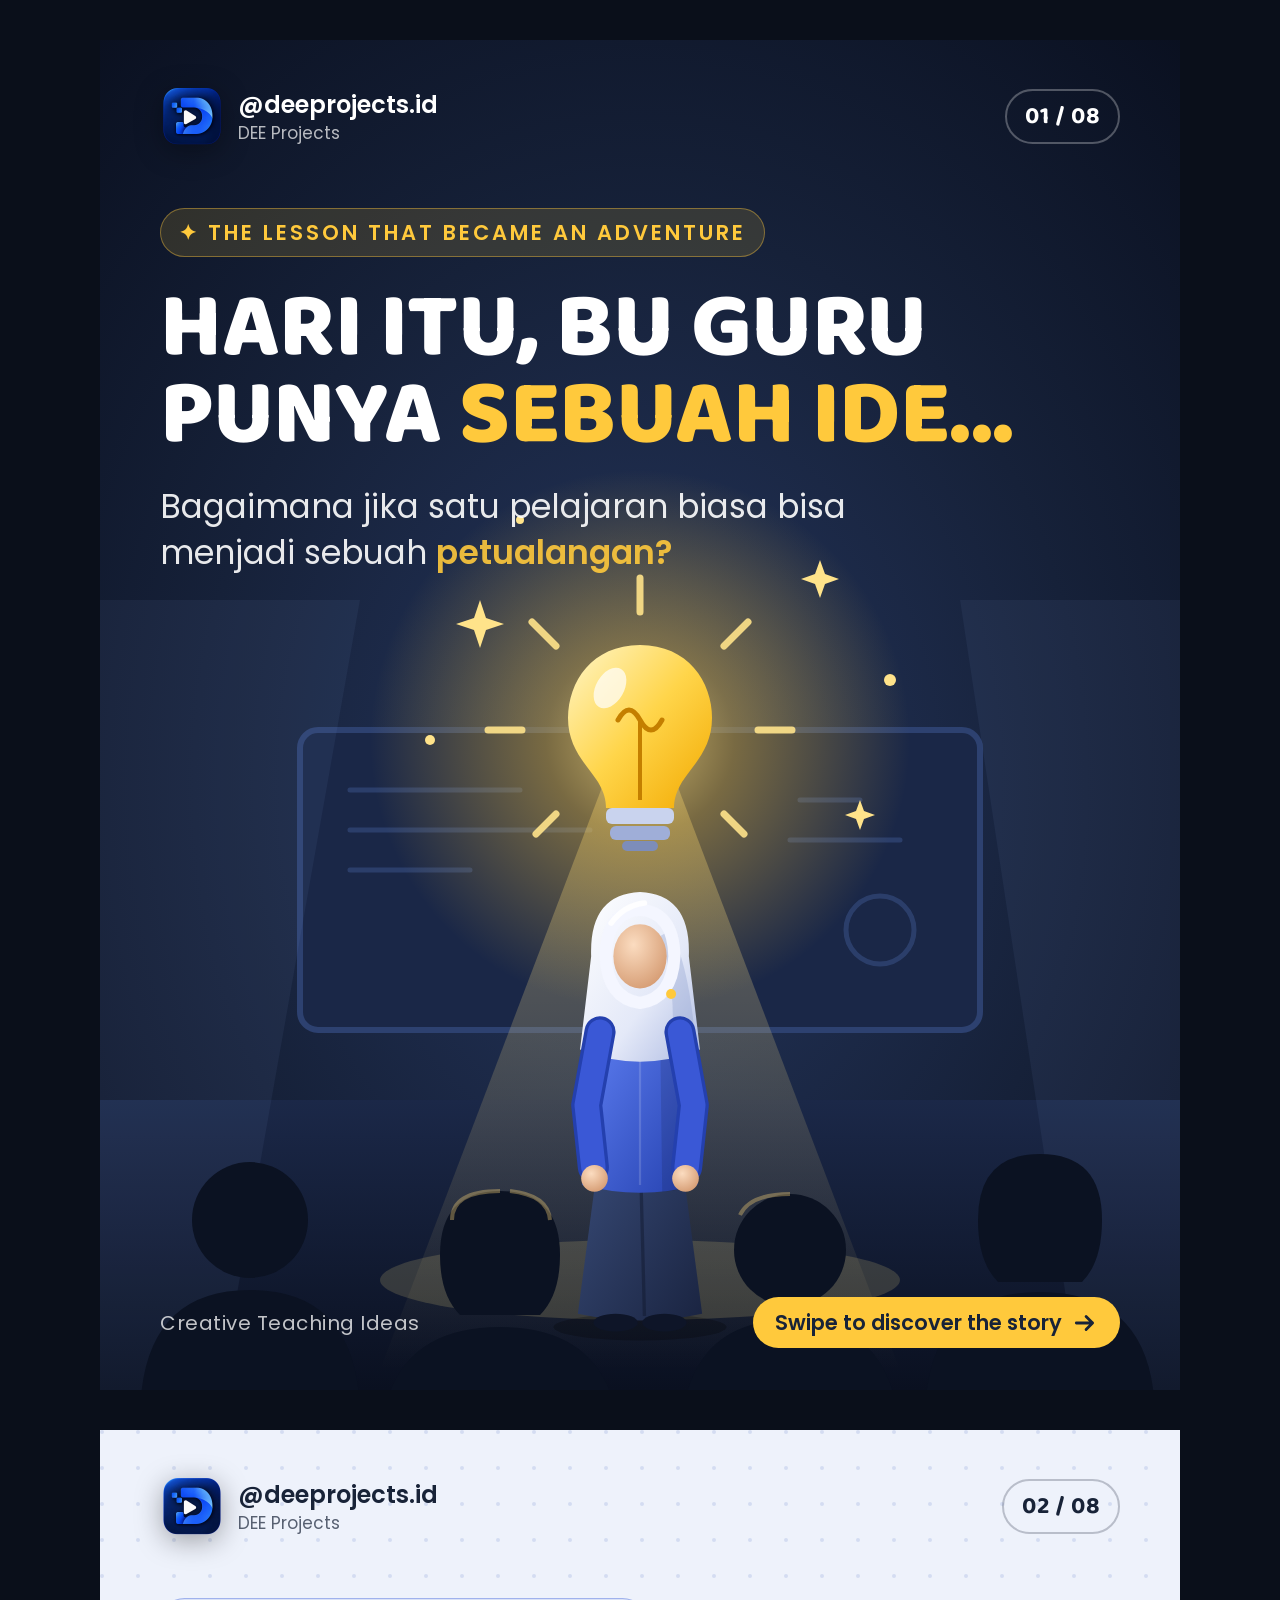
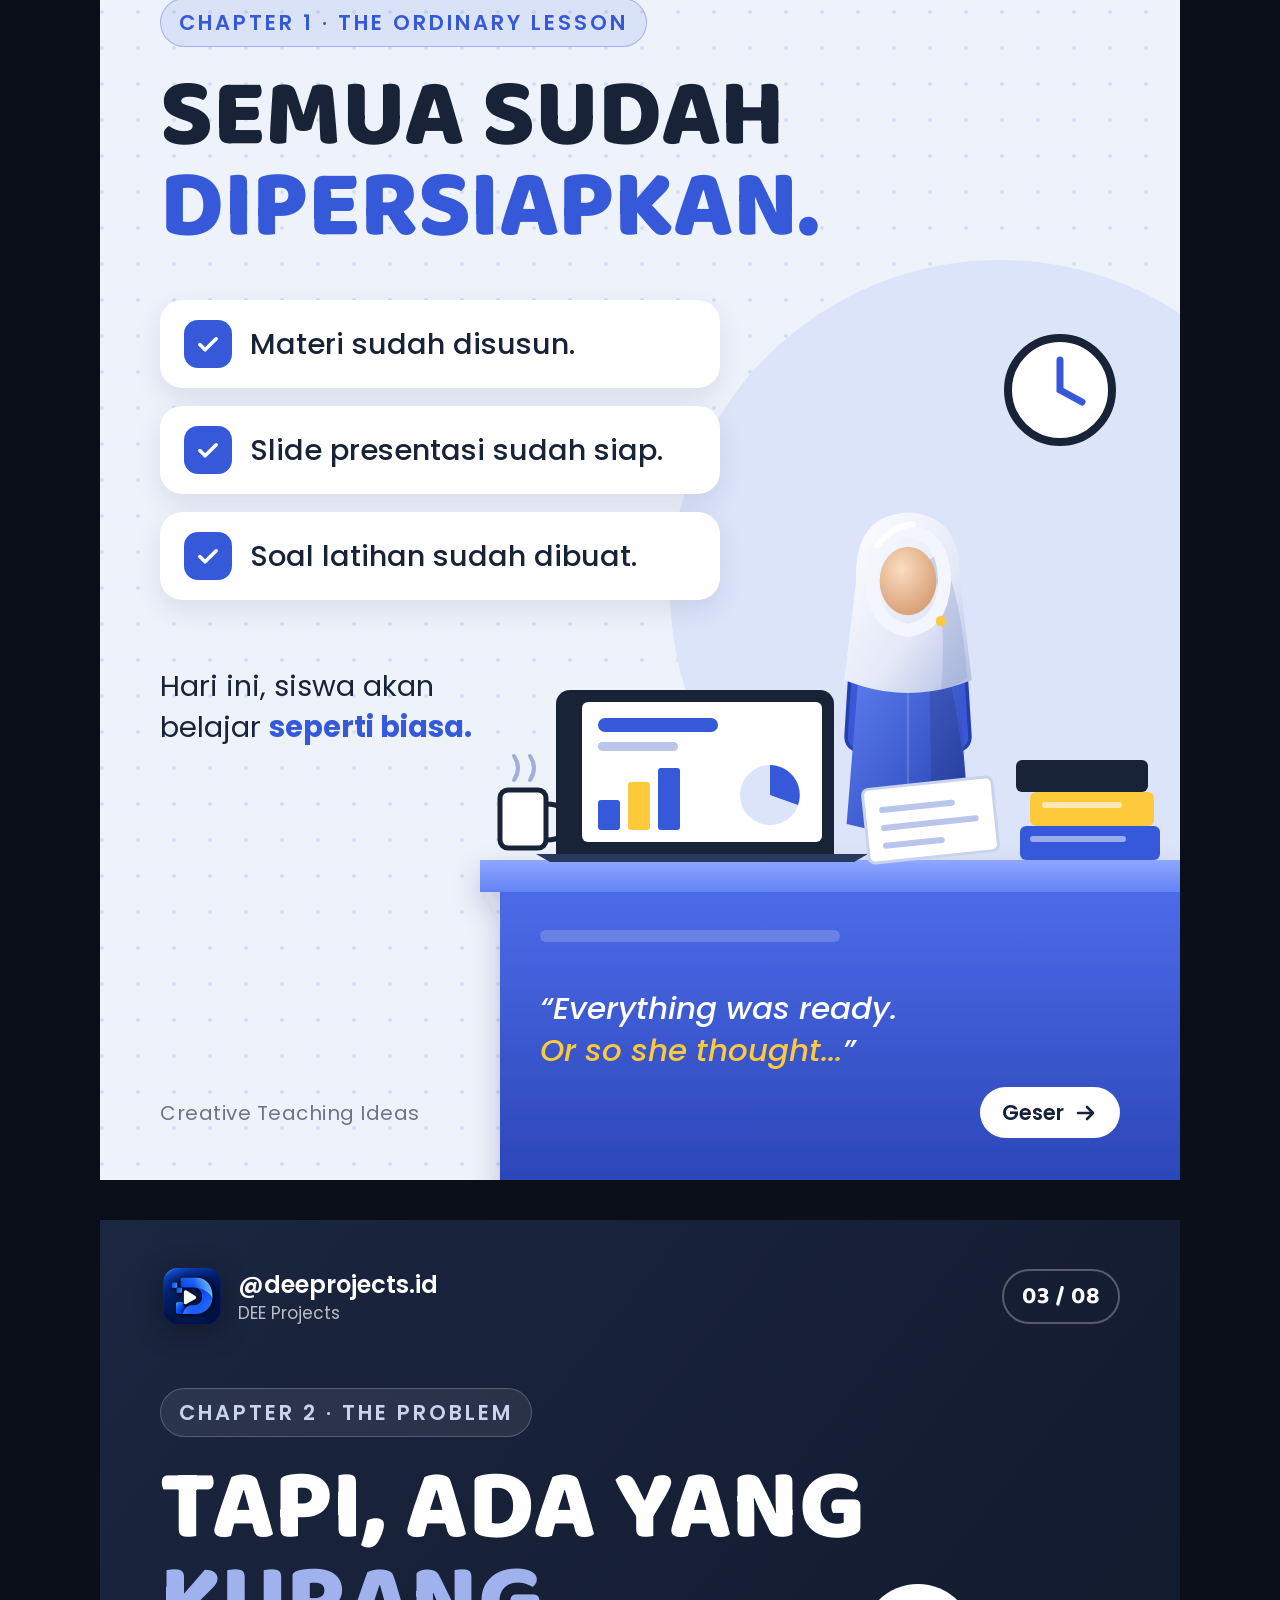
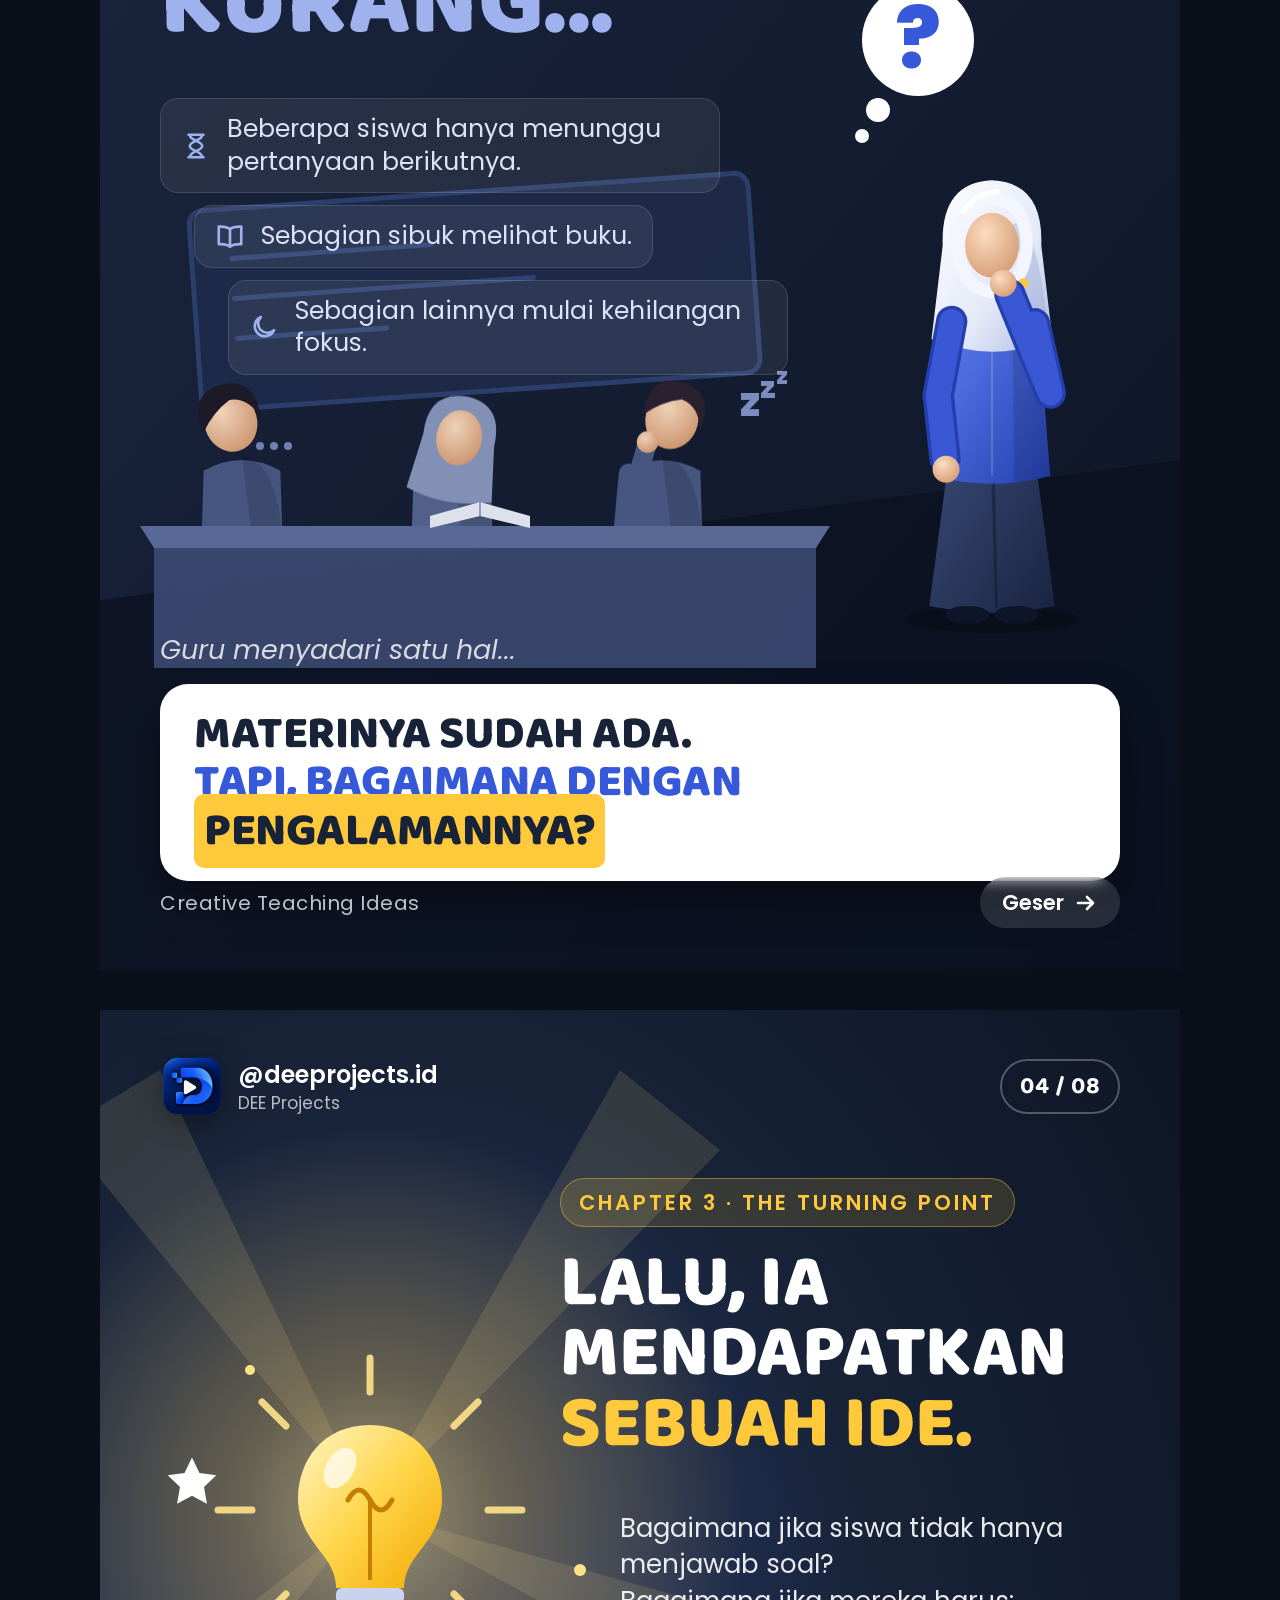
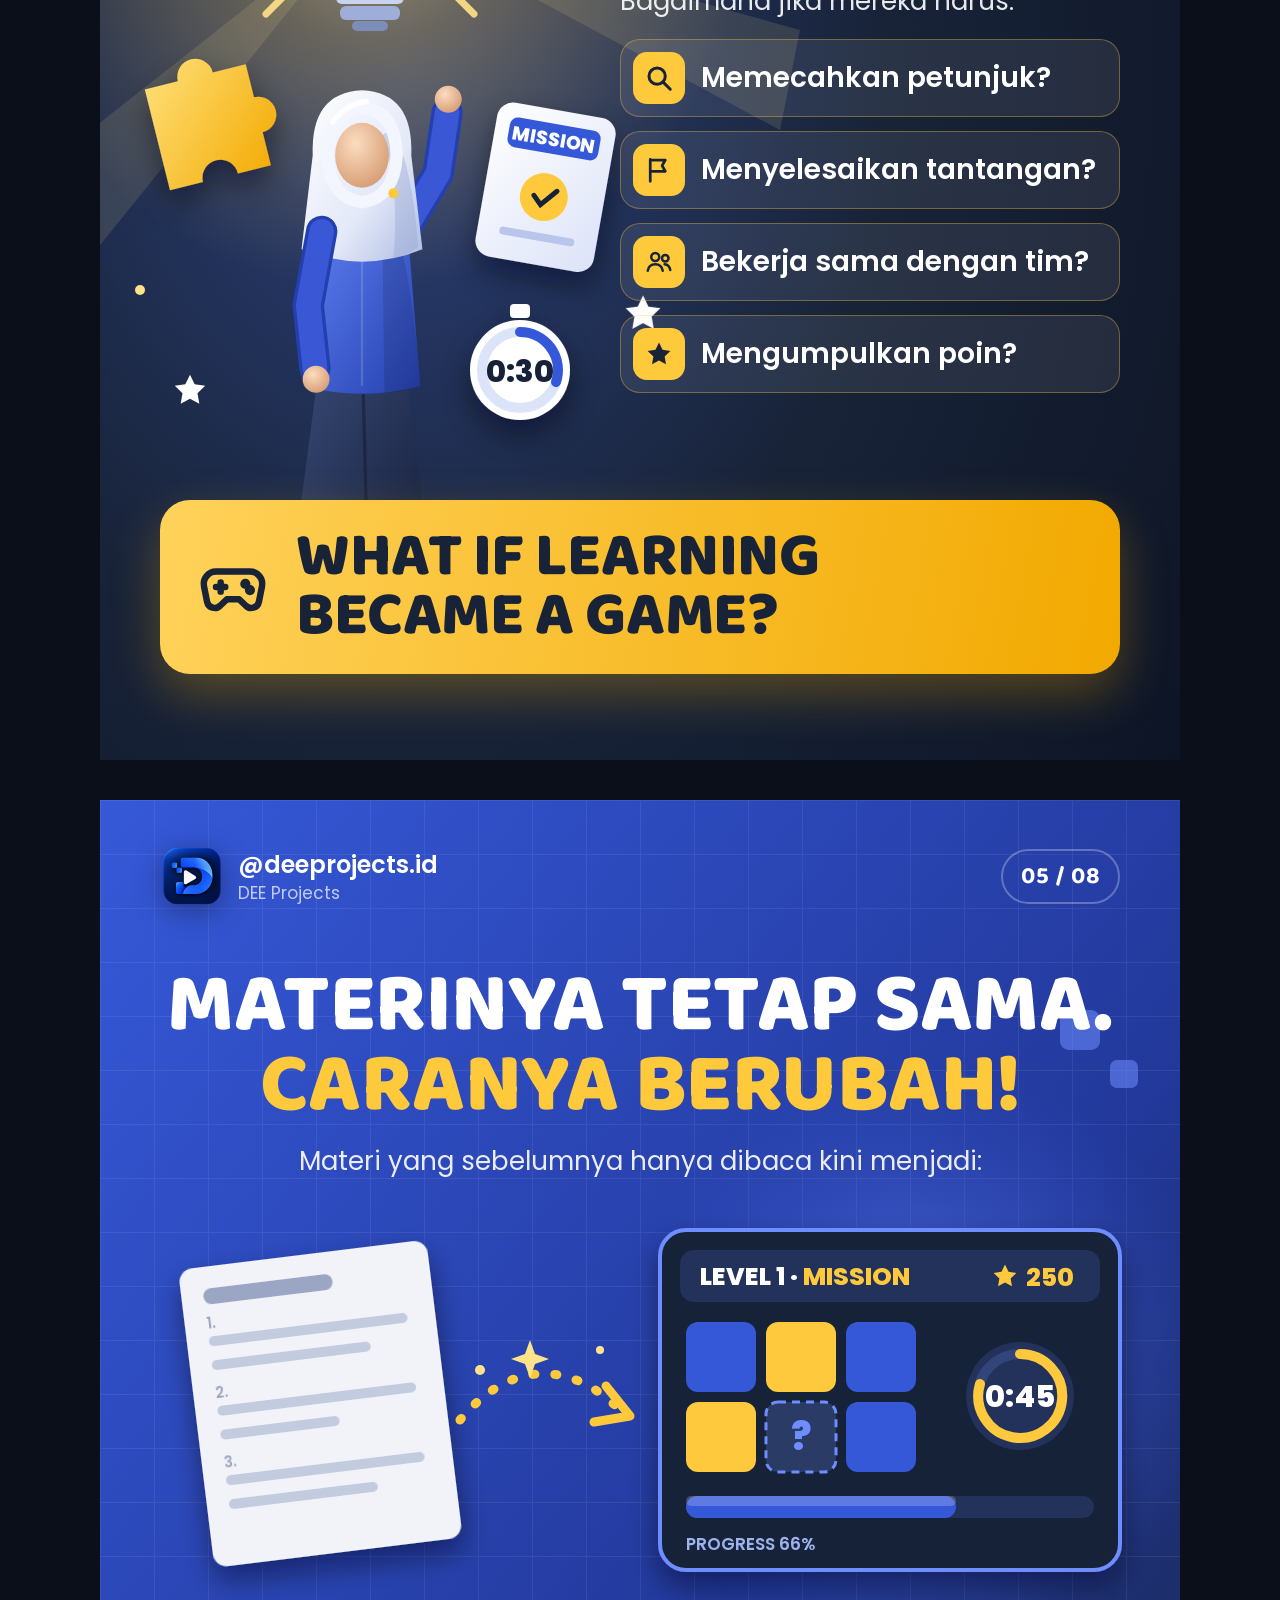
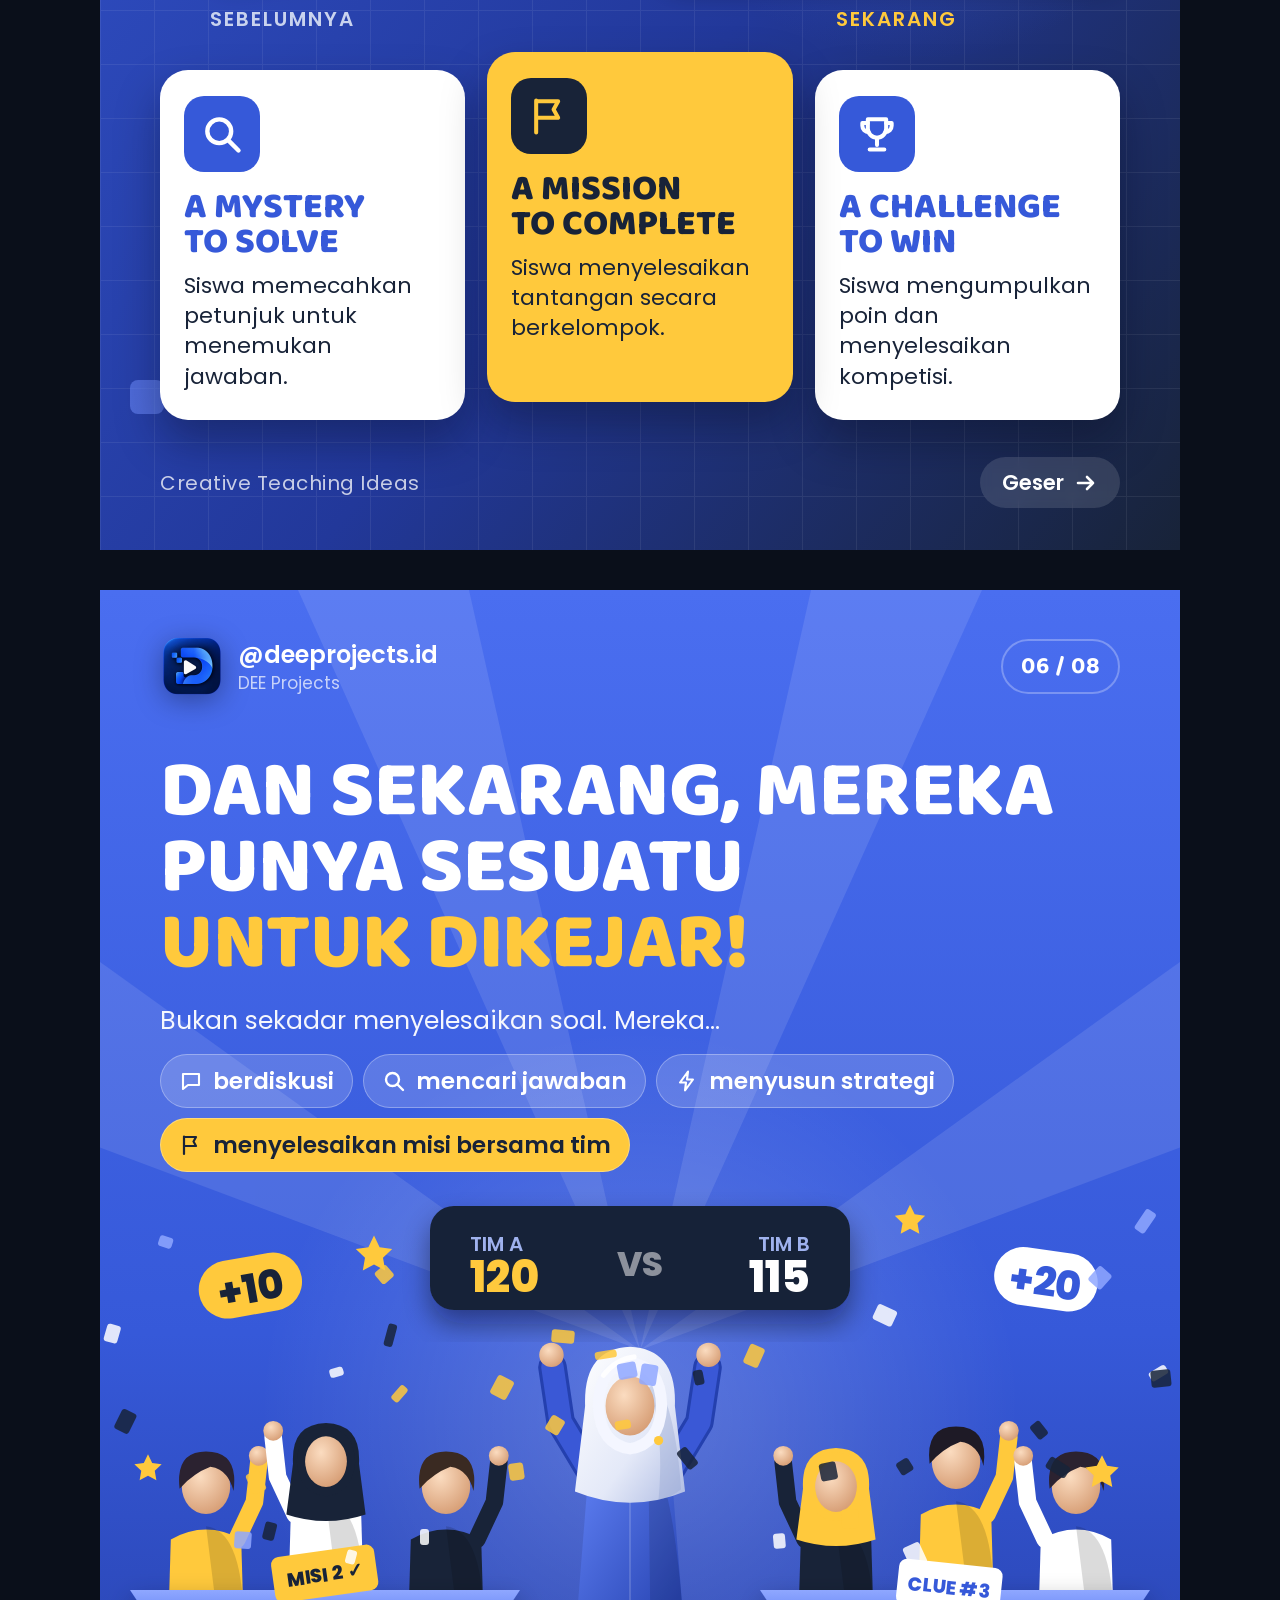
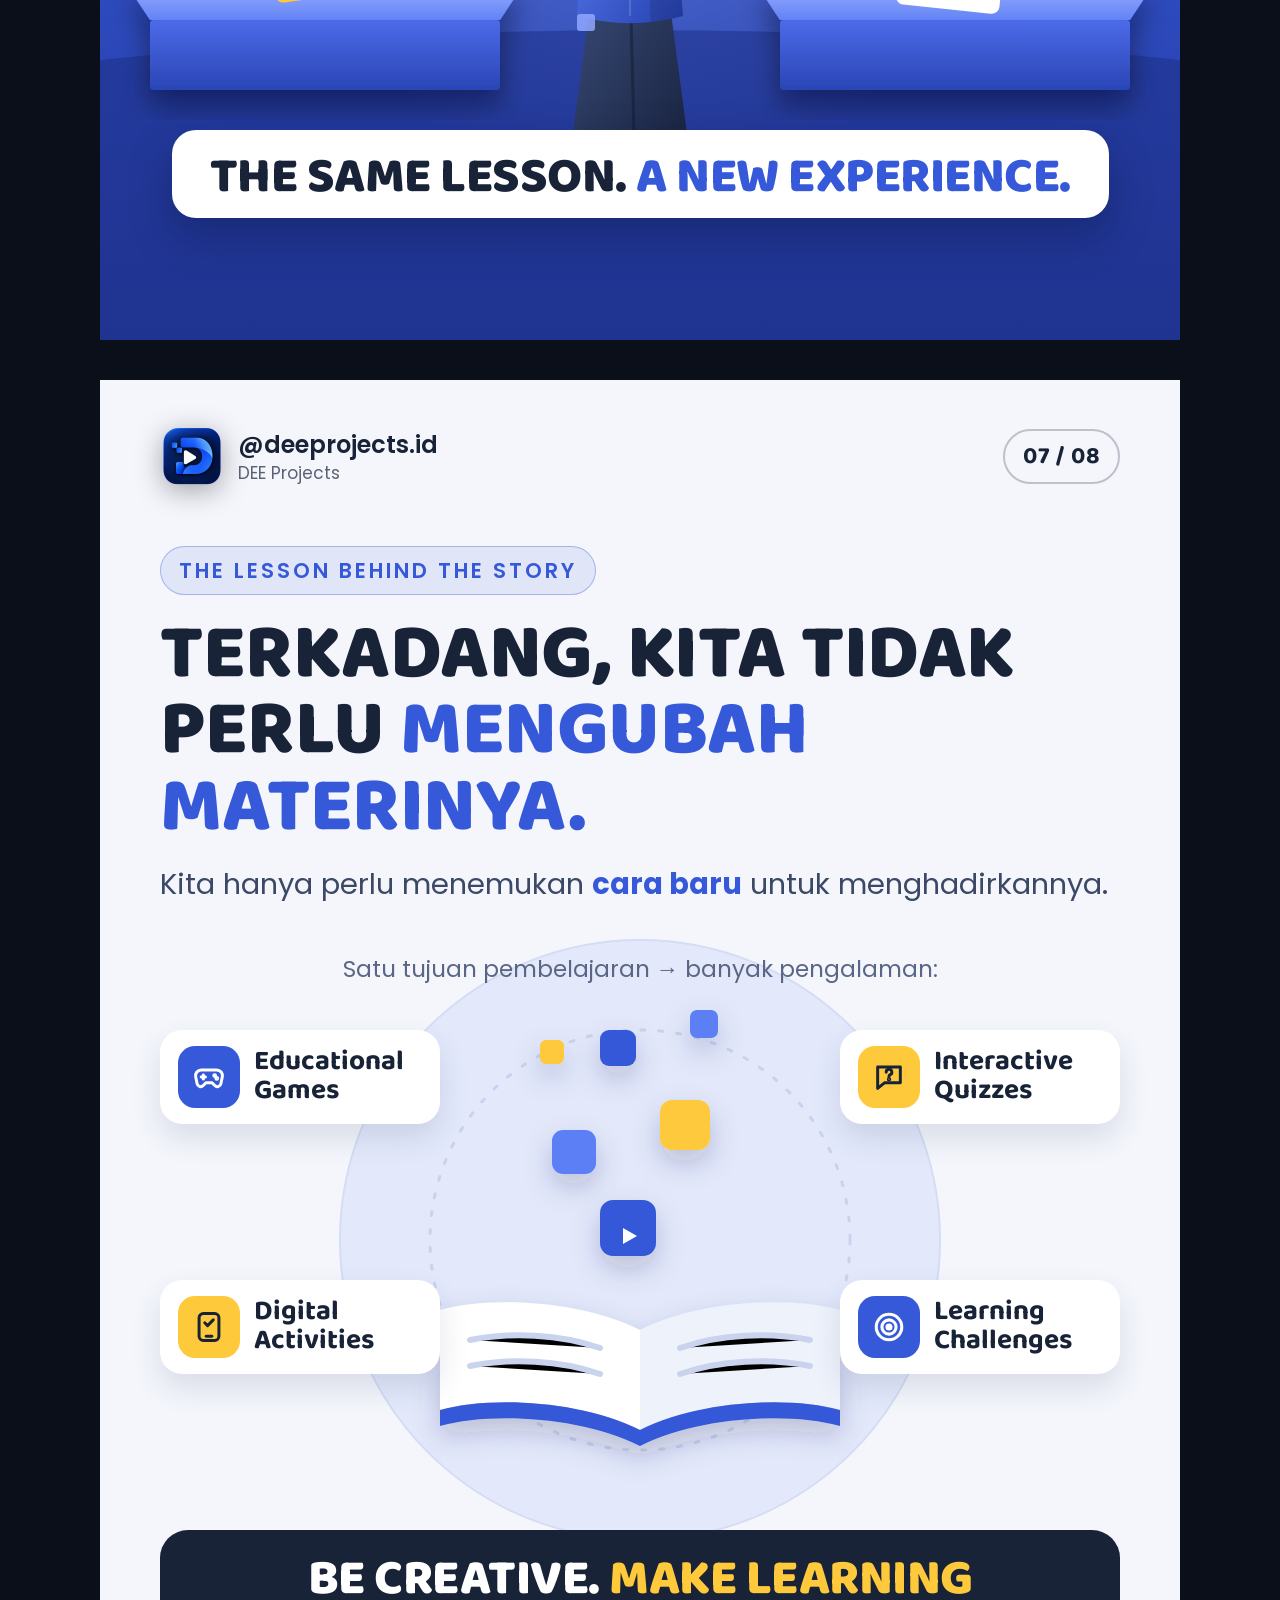
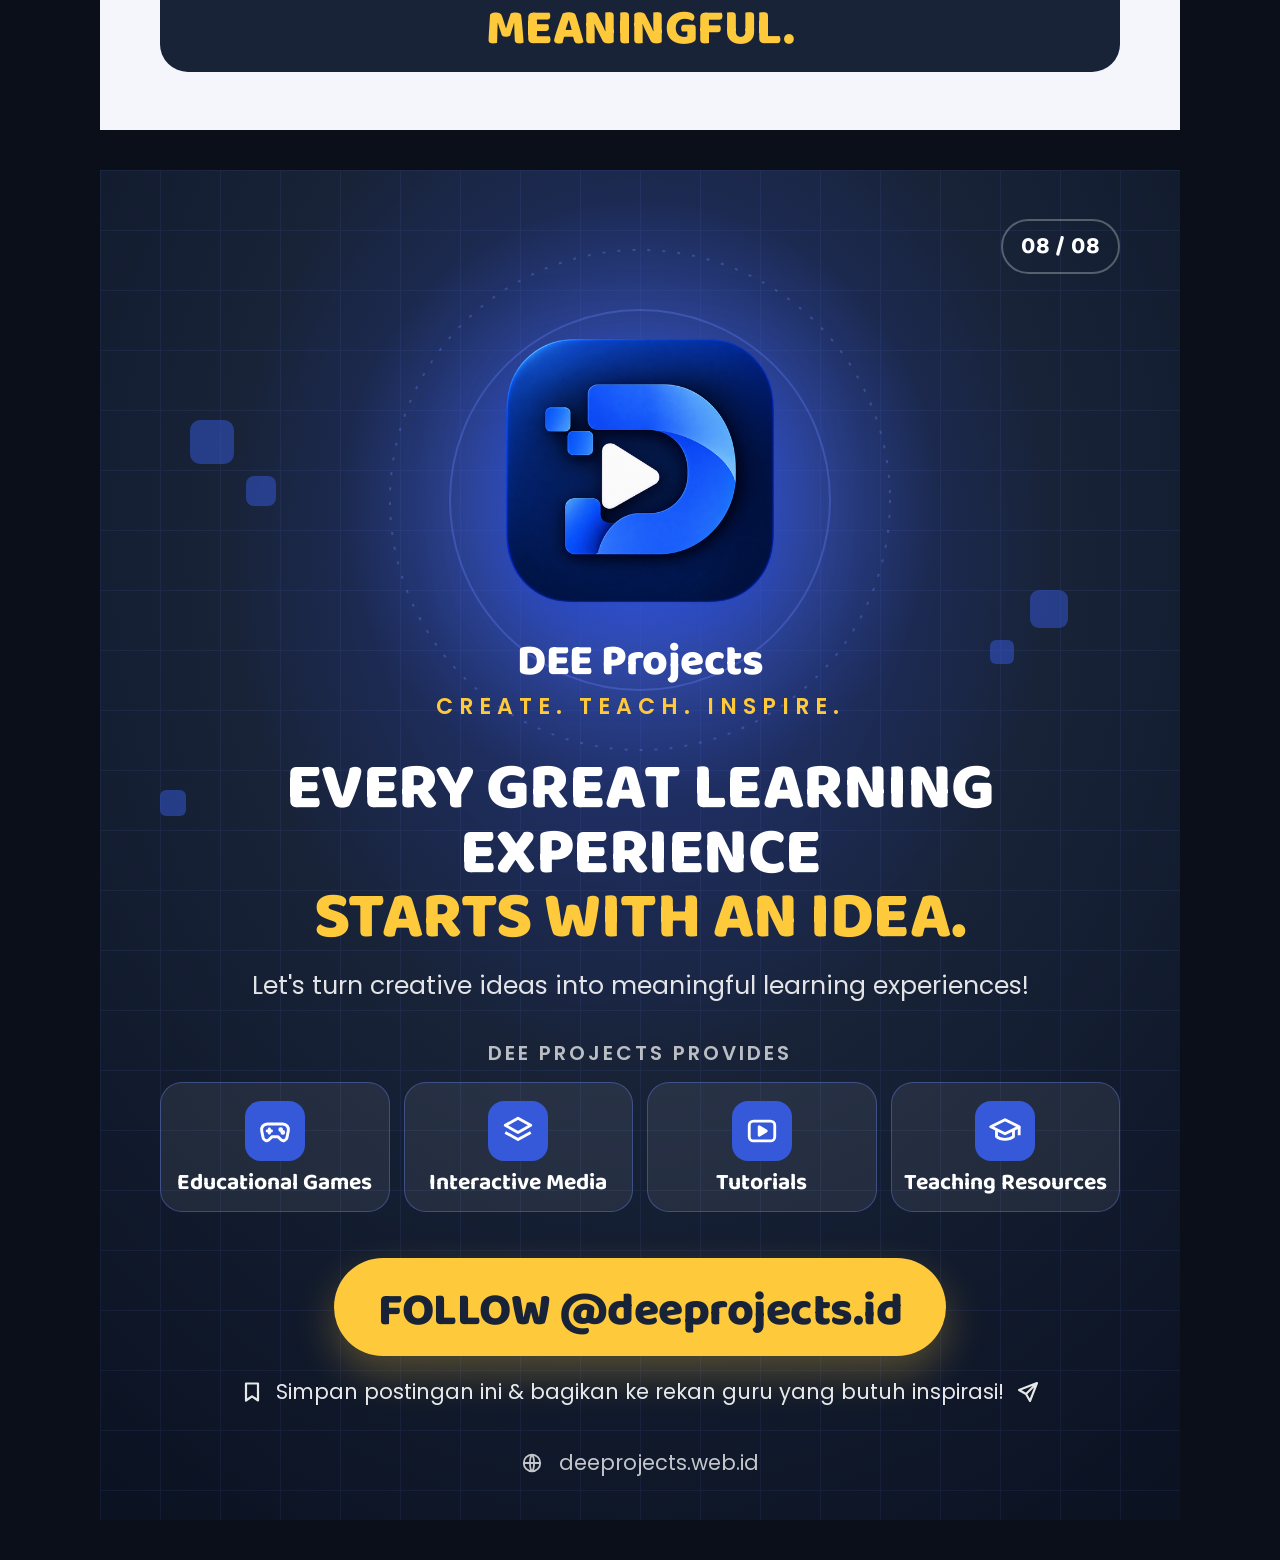
==== content/post-03/carousel.html @ 771d351d "Add Post 03 Instagram carousel: The Lesson That Became an Adventure Co-Authored-By: Claude Opus 5.5 " ====
<!doctype html>
<html lang="id">
<head>
<meta charset="utf-8">
<title>DEE Projects — Post 03 Carousel</title>
<link rel="preconnect" href="https://fonts.googleapis.com">
<link href="https://fonts.googleapis.com/css2?family=Baloo+2:wght@600;700;800&family=Poppins:ital,wght@0,400;0,500;0,600;0,700;1,400;1,500&display=swap" rel="stylesheet">
<style>
  :root{
    --navy:#182338; --navy-2:#0F1728; --blue:#3659D9; --blue-l:#5B7FF5; --white:#fff;
    --yellow:#FFC93C; --yellow-d:#F2A900; --ink:#182338; --soft:#EEF2FB;
  }
  *{box-sizing:border-box;margin:0;padding:0}
  body{background:#0a0f1a;font-family:'Poppins',sans-serif;display:flex;flex-direction:column;align-items:center;gap:40px;padding:40px 0}
  .slide{width:1080px;height:1350px;position:relative;overflow:hidden;color:#fff;background:var(--navy)}
  .art{position:absolute;inset:0;width:1080px;height:1350px}
  .layer{position:absolute;inset:0}
  h1,h2,.baloo{font-family:'Baloo 2',sans-serif;font-weight:800;letter-spacing:-.5px}
  .y{color:var(--yellow)}
  .b{color:var(--blue)}

  /* chrome */
  .top{position:absolute;top:44px;left:60px;right:60px;display:flex;align-items:center;justify-content:space-between;z-index:5}
  .brand{display:flex;align-items:center;gap:14px;font-weight:600;font-size:24px}
  .brand img{width:64px;height:64px;filter:drop-shadow(0 6px 14px rgba(0,0,0,.35))}
  .brand small{display:block;font-size:17px;font-weight:400;opacity:.7;margin-top:-2px}
  .count{font-family:'Baloo 2';font-weight:700;font-size:24px;padding:6px 18px;border-radius:40px;border:2px solid rgba(255,255,255,.28);letter-spacing:1px}
  .bottom{position:absolute;bottom:42px;left:60px;right:60px;display:flex;align-items:center;justify-content:space-between;z-index:5;font-size:20px}
  .tag{opacity:.75;letter-spacing:.5px}
  .swipe{display:flex;align-items:center;gap:10px;font-weight:600;font-size:21px;padding:10px 22px;border-radius:40px;background:rgba(255,255,255,.12);backdrop-filter:blur(6px)}
  .light{color:var(--ink)}
  .light .count{border-color:rgba(24,35,56,.25)}
  .light .swipe{background:var(--navy);color:#fff}
  .light .tag{opacity:.6}

  .kicker{display:inline-flex;align-items:center;gap:10px;font-weight:600;font-size:21px;letter-spacing:3px;text-transform:uppercase;padding:8px 18px;border-radius:30px;background:rgba(255,201,60,.14);color:var(--yellow);border:1.5px solid rgba(255,201,60,.4)}
  .light .kicker{background:rgba(54,89,217,.1);color:var(--blue);border-color:rgba(54,89,217,.35)}
  .hl{position:absolute;line-height:.98}
  .p{font-size:30px;line-height:1.45}
</style>
</head>
<body>

<!-- ============ SHARED SVG DEFS ============ -->
<svg width="0" height="0" style="position:absolute">
 <defs>
  <linearGradient id="gTunic" x1="0" y1="0" x2="1" y2="1"><stop offset="0" stop-color="#6283F7"/><stop offset="1" stop-color="#2440AE"/></linearGradient>
  <linearGradient id="gHijab" x1="0" y1="0" x2="1" y2="1"><stop offset="0" stop-color="#FFFFFF"/><stop offset=".6" stop-color="#E4E9F8"/><stop offset="1" stop-color="#AEBBE2"/></linearGradient>
  <linearGradient id="gSkirt" x1="0" y1="0" x2="1" y2="1"><stop offset="0" stop-color="#3A4D7A"/><stop offset="1" stop-color="#1A2441"/></linearGradient>
  <radialGradient id="gSkin" cx=".38" cy=".32" r=".75"><stop offset="0" stop-color="#FBDCC0"/><stop offset="1" stop-color="#D59B72"/></radialGradient>
  <radialGradient id="gGlowY"><stop offset="0" stop-color="#FFE38A" stop-opacity="1"/><stop offset=".35" stop-color="#FFC93C" stop-opacity=".55"/><stop offset="1" stop-color="#FFC93C" stop-opacity="0"/></radialGradient>
  <radialGradient id="gGlowB"><stop offset="0" stop-color="#6E8DFF" stop-opacity=".9"/><stop offset="1" stop-color="#3659D9" stop-opacity="0"/></radialGradient>
  <radialGradient id="gGlowW"><stop offset="0" stop-color="#fff" stop-opacity=".9"/><stop offset="1" stop-color="#fff" stop-opacity="0"/></radialGradient>
  <linearGradient id="gBulb" x1="0" y1="0" x2="1" y2="1"><stop offset="0" stop-color="#FFF6C8"/><stop offset=".5" stop-color="#FFD54A"/><stop offset="1" stop-color="#F2A900"/></linearGradient>
  <linearGradient id="gDesk" x1="0" y1="0" x2="0" y2="1"><stop offset="0" stop-color="#4C6BE8"/><stop offset="1" stop-color="#2A45B5"/></linearGradient>
  <linearGradient id="gDeskTop" x1="0" y1="0" x2="0" y2="1"><stop offset="0" stop-color="#8FA7FF"/><stop offset="1" stop-color="#6383F5"/></linearGradient>
  <linearGradient id="gCard" x1="0" y1="0" x2="1" y2="1"><stop offset="0" stop-color="#FFFFFF"/><stop offset="1" stop-color="#DCE3F8"/></linearGradient>
  <linearGradient id="gYcard" x1="0" y1="0" x2="1" y2="1"><stop offset="0" stop-color="#FFE07A"/><stop offset="1" stop-color="#F2A900"/></linearGradient>
  <linearGradient id="gBcard" x1="0" y1="0" x2="1" y2="1"><stop offset="0" stop-color="#6E8DFF"/><stop offset="1" stop-color="#2B47B8"/></linearGradient>
  <linearGradient id="gCone" x1="0" y1="0" x2="0" y2="1"><stop offset="0" stop-color="#FFE38A" stop-opacity=".38"/><stop offset="1" stop-color="#FFE38A" stop-opacity="0"/></linearGradient>
  <filter id="soft" x="-30%" y="-30%" width="160%" height="160%"><feDropShadow dx="0" dy="14" stdDeviation="14" flood-color="#050a16" flood-opacity=".45"/></filter>
  <filter id="softL" x="-30%" y="-30%" width="160%" height="160%"><feDropShadow dx="0" dy="12" stdDeviation="14" flood-color="#1b2a55" flood-opacity=".22"/></filter>
  <filter id="blur8"><feGaussianBlur stdDeviation="8"/></filter>
  <filter id="blur30"><feGaussianBlur stdDeviation="30"/></filter>

  <!-- icons (24 grid, stroke) -->
  <symbol id="i-check" viewBox="0 0 24 24"><path d="M5 12.5l4.5 4.5L19 7.5" fill="none" stroke="currentColor" stroke-width="3" stroke-linecap="round" stroke-linejoin="round"/></symbol>
  <symbol id="i-arrow" viewBox="0 0 24 24"><path d="M4 12h15M13 6l6 6-6 6" fill="none" stroke="currentColor" stroke-width="2.6" stroke-linecap="round" stroke-linejoin="round"/></symbol>
  <symbol id="i-puzzle" viewBox="0 0 24 24"><path d="M4 7h4.2a2.3 2.3 0 1 1 4.6 0H17v4.2a2.3 2.3 0 1 1 0 4.6V20h-4.2a2.3 2.3 0 1 0-4.6 0H4v-4.2a2.3 2.3 0 1 0 0-4.6z" fill="none" stroke="currentColor" stroke-width="2" stroke-linejoin="round"/></symbol>
  <symbol id="i-flag" viewBox="0 0 24 24"><path d="M5 21V3.5M5 4h12l-2.5 4.5L17 13H5" fill="none" stroke="currentColor" stroke-width="2.2" stroke-linecap="round" stroke-linejoin="round"/></symbol>
  <symbol id="i-team" viewBox="0 0 24 24"><g fill="none" stroke="currentColor" stroke-width="2" stroke-linecap="round"><circle cx="9" cy="8" r="3.2"/><path d="M3 19c.6-3.4 3-5.2 6-5.2s5.4 1.8 6 5.2"/><circle cx="17" cy="9" r="2.6"/><path d="M16.5 13.8c2.4.2 4 1.7 4.5 4.6"/></g></symbol>
  <symbol id="i-star" viewBox="0 0 24 24"><path d="M12 2.8l2.8 5.8 6.3.9-4.6 4.4 1.1 6.3L12 17.2l-5.6 3 1.1-6.3L2.9 9.5l6.3-.9z" fill="currentColor"/></symbol>
  <symbol id="i-search" viewBox="0 0 24 24"><g fill="none" stroke="currentColor" stroke-width="2.4" stroke-linecap="round"><circle cx="10.5" cy="10.5" r="6.5"/><path d="M15.5 15.5L21 21"/></g></symbol>
  <symbol id="i-target" viewBox="0 0 24 24"><g fill="none" stroke="currentColor" stroke-width="2.2"><circle cx="12" cy="12" r="9"/><circle cx="12" cy="12" r="5"/><circle cx="12" cy="12" r="1.4" fill="currentColor"/></g></symbol>
  <symbol id="i-trophy" viewBox="0 0 24 24"><g fill="none" stroke="currentColor" stroke-width="2.2" stroke-linejoin="round" stroke-linecap="round"><path d="M7 4h10v5a5 5 0 0 1-10 0z"/><path d="M7 6H4v1.5A3.5 3.5 0 0 0 7.5 11M17 6h3v1.5A3.5 3.5 0 0 1 16.5 11M12 14v4M8 20.5h8"/></g></symbol>
  <symbol id="i-clock" viewBox="0 0 24 24"><g fill="none" stroke="currentColor" stroke-width="2.2" stroke-linecap="round"><circle cx="12" cy="13" r="8"/><path d="M12 9v4.5l3 2M9.5 2.5h5"/></g></symbol>
  <symbol id="i-book" viewBox="0 0 24 24"><g fill="none" stroke="currentColor" stroke-width="2.1" stroke-linejoin="round"><path d="M12 6.5C9.8 4.8 6.8 4.3 3 4.5v14c3.8-.2 6.8.3 9 2 2.2-1.7 5.2-2.2 9-2v-14c-3.8-.2-6.8.3-9 2z"/><path d="M12 6.5v14"/></g></symbol>
  <symbol id="i-game" viewBox="0 0 24 24"><g fill="none" stroke="currentColor" stroke-width="2.1" stroke-linecap="round" stroke-linejoin="round"><path d="M6.5 7h11a4 4 0 0 1 3.9 4.8l-1 5a2.5 2.5 0 0 1-4.3 1.2L14 16h-4l-2.1 2a2.5 2.5 0 0 1-4.3-1.2l-1-5A4 4 0 0 1 6.5 7z"/><path d="M8 10.5v3M6.5 12h3"/><circle cx="16" cy="11" r=".6" fill="currentColor"/><circle cx="17.5" cy="13" r=".6" fill="currentColor"/></g></symbol>
  <symbol id="i-quiz" viewBox="0 0 24 24"><g fill="none" stroke="currentColor" stroke-width="2.1" stroke-linecap="round" stroke-linejoin="round"><path d="M4 5h16v11H9l-5 4z"/><path d="M10 8.6a2 2 0 1 1 2.6 1.9c-.5.2-.6.6-.6 1.1"/><circle cx="12" cy="13.6" r=".5" fill="currentColor"/></g></symbol>
  <symbol id="i-tap" viewBox="0 0 24 24"><g fill="none" stroke="currentColor" stroke-width="2.1" stroke-linecap="round" stroke-linejoin="round"><rect x="5" y="2.5" width="14" height="19" rx="3"/><path d="M10 18.5h4"/><path d="M9 9l2 2 4-4"/></g></symbol>
  <symbol id="i-bolt" viewBox="0 0 24 24"><path d="M13 2.5L5 13.5h6l-1 8 8-11h-6z" fill="none" stroke="currentColor" stroke-width="2.1" stroke-linejoin="round"/></symbol>
  <symbol id="i-play" viewBox="0 0 24 24"><path d="M8 5.5v13l10-6.5z" fill="currentColor"/></symbol>
  <symbol id="i-bookmark" viewBox="0 0 24 24"><path d="M6 3.5h12v17l-6-4.2-6 4.2z" fill="none" stroke="currentColor" stroke-width="2.2" stroke-linejoin="round"/></symbol>
  <symbol id="i-share" viewBox="0 0 24 24"><path d="M21 3L10 14M21 3l-7 18-4-7-7-4z" fill="none" stroke="currentColor" stroke-width="2.1" stroke-linejoin="round"/></symbol>
  <symbol id="i-chat" viewBox="0 0 24 24"><path d="M4 5h16v11H9l-5 4z" fill="none" stroke="currentColor" stroke-width="2.1" stroke-linejoin="round"/></symbol>
  <symbol id="i-hourglass" viewBox="0 0 24 24"><path d="M6 3h12M6 21h12M7 3c0 5 10 5 10 9s-10 4-10 9M17 3c0 5-10 5-10 9s10 4 10 9" fill="none" stroke="currentColor" stroke-width="2" stroke-linecap="round"/></symbol>
  <symbol id="i-moon" viewBox="0 0 24 24"><path d="M20 14.5A8 8 0 1 1 9.5 4a6.5 6.5 0 0 0 10.5 10.5z" fill="none" stroke="currentColor" stroke-width="2.1" stroke-linejoin="round"/></symbol>
  <symbol id="i-globe" viewBox="0 0 24 24"><g fill="none" stroke="currentColor" stroke-width="2"><circle cx="12" cy="12" r="9"/><path d="M3 12h18M12 3c3 3.2 3 14.8 0 18M12 3c-3 3.2-3 14.8 0 18"/></g></symbol>
  <symbol id="i-cap" viewBox="0 0 24 24"><g fill="none" stroke="currentColor" stroke-width="2" stroke-linejoin="round"><path d="M2 9l10-5 10 5-10 5z"/><path d="M6 11v5c3 2.5 9 2.5 12 0v-5M22 9v6"/></g></symbol>
  <symbol id="i-video" viewBox="0 0 24 24"><g fill="none" stroke="currentColor" stroke-width="2" stroke-linejoin="round"><rect x="3" y="5" width="18" height="14" rx="3"/><path d="M10 9v6l5-3z" fill="currentColor"/></g></symbol>
  <symbol id="i-layers" viewBox="0 0 24 24"><g fill="none" stroke="currentColor" stroke-width="2" stroke-linejoin="round"><path d="M12 3l9 5-9 5-9-5z"/><path d="M3 13l9 5 9-5"/></g></symbol>
 </defs>
</svg>

<!-- ============ SLIDE 1 ============ -->
<section class="slide" id="s1">
  <svg class="art" viewBox="0 0 1080 1350">
    <defs>
      <radialGradient id="bg1" cx=".5" cy=".55" r=".75"><stop offset="0" stop-color="#25365E"/><stop offset=".55" stop-color="#162139"/><stop offset="1" stop-color="#0A1020"/></radialGradient>
      <linearGradient id="floor1" x1="0" y1="0" x2="0" y2="1"><stop offset="0" stop-color="#1B2848"/><stop offset="1" stop-color="#0A1020"/></linearGradient>
    </defs>
    <rect width="1080" height="1350" fill="url(#bg1)"/>
    <!-- back wall + board -->
    <rect x="200" y="690" width="680" height="300" rx="18" fill="#1A2747" stroke="#2D4170" stroke-width="6"/>
    <g stroke="#3A5288" stroke-width="5" stroke-linecap="round" opacity=".55">
      <path d="M250 750h170M250 790h240M250 830h120"/><path d="M700 760l60 0M690 800h110"/>
      <circle cx="780" cy="890" r="34" fill="none"/>
    </g>
    <rect x="0" y="1060" width="1080" height="290" fill="url(#floor1)"/>
    <!-- window light rays -->
    <g opacity=".06" fill="#9DB4FF"><path d="M0 560 L260 560 L120 1350 L0 1350Z"/><path d="M1080 560 L860 560 L980 1350 L1080 1350Z"/></g>
    <!-- spotlight cone -->
    <path d="M520 700 L560 700 L800 1330 L280 1330 Z" fill="url(#gCone)"/>
    <ellipse cx="540" cy="1240" rx="260" ry="40" fill="#FFE38A" opacity=".16"/>
    <!-- glow + bulb -->
    <circle cx="540" cy="700" r="270" fill="url(#gGlowY)" opacity=".75"/>
    <g id="bulbBig" transform="translate(540 690)">
      <g stroke="#FFE38A" stroke-width="7" stroke-linecap="round" opacity=".9">
        <path d="M0 -118v-34M84 -84l24 -24M-84 -84l-24 -24M118 0h34M-118 0h-34M84 84l20 20M-84 84l-20 20"/>
      </g>
      <path d="M0 -85 C48 -85 72 -48 72 -12 C72 18 54 34 42 52 C36 62 34 70 34 78 L-34 78 C-34 70 -36 62 -42 52 C-54 34 -72 18 -72 -12 C-72 -48 -48 -85 0 -85Z" fill="url(#gBulb)"/>
      <path d="M-22 -10 q11 -20 22 0 q11 20 22 0" fill="none" stroke="#C47F00" stroke-width="5" stroke-linecap="round"/>
      <path d="M0 -10 V70" stroke="#C47F00" stroke-width="4"/>
      <ellipse cx="-30" cy="-42" rx="14" ry="22" fill="#fff" opacity=".7" transform="rotate(30 -30 -42)"/>
      <rect x="-34" y="78" width="68" height="16" rx="6" fill="#C9D3EE"/>
      <rect x="-30" y="96" width="60" height="14" rx="6" fill="#9FAED8"/>
      <rect x="-18" y="111" width="36" height="10" rx="5" fill="#7D8DBA"/>
    </g>
    <!-- sparkles -->
    <g fill="#FFE38A">
      <path d="M380 560l6 18 18 6-18 6-6 18-6-18-18-6 18-6z"/><path d="M720 520l5 14 14 5-14 5-5 14-5-14-14-5 14-5z"/>
      <path d="M760 760l4 11 11 4-11 4-4 11-4-11-11-4 11-4z"/><circle cx="330" cy="700" r="5"/><circle cx="790" cy="640" r="6"/><circle cx="420" cy="480" r="4"/>
    </g>
    <!-- teacher -->
    <g id="t1" transform="translate(429 812) scale(1.11)"></g>
    <!-- foreground students (backs) -->
    <g fill="#0B1222">
      <g transform="translate(150 1180)"><circle cx="0" cy="0" r="58"/><path d="M-110 200 Q-110 70 0 70 Q110 70 110 200Z"/></g>
      <g transform="translate(400 1215)"><path d="M-60 0 Q-60 -64 0 -64 Q60 -64 60 0 Q60 40 40 60 L -40 60 Q -60 40 -60 0Z"/><path d="M-120 200 Q-120 72 0 72 Q120 72 120 200Z"/></g>
      <g transform="translate(690 1210)"><circle cx="0" cy="0" r="56"/><path d="M-110 200 Q-110 70 0 70 Q110 70 110 200Z"/></g>
      <g transform="translate(940 1180)"><path d="M-62 0 Q-62 -66 0 -66 Q62 -66 62 0 Q62 42 42 62 L -42 62 Q -62 42 -62 0Z"/><path d="M-115 200 Q-115 72 0 72 Q115 72 115 200Z"/></g>
    </g>
    <g fill="none" stroke="#FFD87A" stroke-width="4" opacity=".35">
      <path d="M352 1180 Q352 1151 400 1151"/><path d="M640 1175 Q650 1154 690 1154"/><path d="M450 1180 Q448 1155 410 1151"/>
    </g>
  </svg>
  <div class="layer">
    <div class="top"><div class="brand"><img src="logo.png"><div>@deeprojects.id<small>DEE Projects</small></div></div><div class="count">01 / 08</div></div>
    <div style="position:absolute;top:168px;left:60px;right:60px">
      <div class="kicker">✦ The Lesson That Became an Adventure</div>
      <h1 style="font-size:92px;line-height:.95;margin-top:28px">HARI ITU, BU GURU<br>PUNYA <span class="y">SEBUAH IDE...</span></h1>
      <p style="font-size:33px;line-height:1.4;margin-top:24px;max-width:820px;opacity:.9">Bagaimana jika satu pelajaran biasa bisa menjadi sebuah <b class="y" style="font-weight:600">petualangan?</b></p>
    </div>
    <div class="bottom"><div class="tag">Creative Teaching Ideas</div><div class="swipe" style="background:var(--yellow);color:var(--navy)">Swipe to discover the story <svg width="26" height="26"><use href="#i-arrow"/></svg></div></div>
  </div>
</section>

<!-- ============ SLIDE 2 ============ -->
<section class="slide light" id="s2" style="background:#EEF2FB">
  <svg class="art" viewBox="0 0 1080 1350">
    <defs>
      <pattern id="dots" width="36" height="36" patternUnits="userSpaceOnUse"><circle cx="2" cy="2" r="2" fill="#C9D3EE"/></pattern>
    </defs>
    <rect width="1080" height="1350" fill="#EEF2FB"/>
    <rect width="1080" height="1350" fill="url(#dots)" opacity=".7"/>
    <circle cx="900" cy="760" r="330" fill="#DCE4FA"/>
    <!-- wall clock -->
    <g transform="translate(960 560)"><circle r="52" fill="#fff" stroke="#182338" stroke-width="8"/><path d="M0 -30V0l22 12" stroke="#3659D9" stroke-width="7" stroke-linecap="round" fill="none"/></g>
    <!-- teacher behind desk -->
    <g id="t2" transform="translate(690 640) scale(1.18)"></g>
    <!-- desk -->
    <g filter="url(#softL)">
      <path d="M380 1030 L1080 1030 L1080 1062 L380 1062Z" fill="url(#gDeskTop)"/>
      <rect x="400" y="1062" width="680" height="300" fill="url(#gDesk)"/>
      <rect x="440" y="1100" width="300" height="12" rx="6" fill="#fff" opacity=".18"/>
    </g>
    <!-- laptop -->
    <g transform="translate(470 860)">
      <path d="M0 0 h250 a14 14 0 0 1 14 14 v150 h-278 v-150 a14 14 0 0 1 14 -14z" fill="#182338"/>
      <rect x="12" y="12" width="240" height="140" rx="6" fill="#fff"/>
      <rect x="28" y="28" width="120" height="14" rx="7" fill="#3659D9"/>
      <rect x="28" y="52" width="80" height="9" rx="4.5" fill="#B9C5EA"/>
      <g fill="#3659D9"><rect x="28" y="110" width="22" height="30" rx="3"/><rect x="58" y="92" width="22" height="48" rx="3" fill="#FFC93C"/><rect x="88" y="78" width="22" height="62" rx="3"/></g>
      <circle cx="200" cy="105" r="30" fill="#DCE4FA"/><path d="M200 105 V75 A30 30 0 0 1 228 115Z" fill="#3659D9"/>
      <path d="M-34 164 h332 l-14 8 h-304z" fill="#2A3A5E"/>
    </g>
    <!-- papers / worksheet -->
    <g transform="translate(762 960) rotate(-6)">
      <rect width="130" height="74" rx="6" fill="#fff" stroke="#C9D3EE" stroke-width="3"/>
      <g stroke="#B9C5EA" stroke-width="6" stroke-linecap="round"><path d="M18 22h70M18 40h92M18 58h56"/></g>
    </g>
    <!-- books -->
    <g transform="translate(920 930)">
      <rect x="0" y="66" width="140" height="34" rx="6" fill="#3659D9"/><rect x="10" y="32" width="124" height="34" rx="6" fill="#FFC93C"/><rect x="-4" y="0" width="132" height="32" rx="6" fill="#182338"/>
      <rect x="10" y="76" width="96" height="6" rx="3" fill="#fff" opacity=".5"/><rect x="22" y="42" width="80" height="6" rx="3" fill="#fff" opacity=".6"/>
    </g>
    <!-- mug -->
    <g transform="translate(400 960)"><rect width="46" height="58" rx="8" fill="#fff" stroke="#182338" stroke-width="5"/><path d="M46 14 q22 0 22 18 t-22 18" fill="none" stroke="#182338" stroke-width="5"/><path d="M14 -10 q8 -12 0 -24 M30 -10 q8 -12 0 -24" stroke="#9FAED8" stroke-width="4" fill="none" stroke-linecap="round"/></g>
  </svg>
  <div class="layer">
    <div class="top"><div class="brand"><img src="logo.png"><div>@deeprojects.id<small>DEE Projects</small></div></div><div class="count">02 / 08</div></div>
    <div style="position:absolute;top:168px;left:60px;width:700px">
      <div class="kicker">Chapter 1 · The Ordinary Lesson</div>
      <h1 style="font-size:96px;line-height:.95;margin-top:24px;color:var(--navy)">SEMUA SUDAH<br><span class="b">DIPERSIAPKAN.</span></h1>
    </div>
    <div style="position:absolute;top:470px;left:60px;width:560px;display:flex;flex-direction:column;gap:18px">
      <div class="chk"><span><svg width="28" height="28"><use href="#i-check"/></svg></span>Materi sudah disusun.</div>
      <div class="chk"><span><svg width="28" height="28"><use href="#i-check"/></svg></span>Slide presentasi sudah siap.</div>
      <div class="chk"><span><svg width="28" height="28"><use href="#i-check"/></svg></span>Soal latihan sudah dibuat.</div>
    </div>
    <p style="position:absolute;top:836px;left:60px;width:330px;font-size:29px;line-height:1.4;color:var(--navy)">Hari ini, siswa akan belajar <b style="color:var(--blue)">seperti biasa.</b></p>
    <div style="position:absolute;top:1158px;left:440px;right:60px;color:#fff;font-size:31px;font-style:italic;font-weight:500;line-height:1.35">“Everything was ready.<br><span class="y">Or so she thought...</span>”</div>
    <div class="bottom"><div class="tag" style="color:var(--navy)">Creative Teaching Ideas</div><div class="swipe" style="background:#fff;color:var(--navy)">Geser <svg width="24" height="24"><use href="#i-arrow"/></svg></div></div>
  </div>
  <style>
    .chk{display:flex;align-items:center;gap:18px;background:#fff;border-radius:22px;padding:20px 24px;font-size:29px;font-weight:500;color:var(--navy);box-shadow:0 10px 26px rgba(27,42,85,.1)}
    .chk span{width:48px;height:48px;border-radius:14px;background:var(--blue);color:#fff;display:grid;place-items:center;flex:none}
  </style>
</section>

<!-- ============ SLIDE 3 ============ -->
<section class="slide" id="s3" style="background:#121A2C">
  <svg class="art" viewBox="0 0 1080 1350">
    <defs>
      <linearGradient id="bg3" x1="0" y1="0" x2="1" y2="1"><stop offset="0" stop-color="#1B2640"/><stop offset="1" stop-color="#0D1424"/></linearGradient>
    </defs>
    <rect width="1080" height="1350" fill="url(#bg3)"/>
    <path d="M0 980 L1080 840 L1080 1350 L0 1350Z" fill="#0B111F" opacity=".7"/>
    <!-- board behind, tilted -->
    <g transform="rotate(-4 540 600)" opacity=".9">
      <rect x="90" y="560" width="560" height="200" rx="14" fill="#1E2B4A" stroke="#2F4272" stroke-width="5"/>
      <g stroke="#3D5490" stroke-width="5" stroke-linecap="round" opacity=".7"><path d="M130 610h200M130 650h300M130 690h150"/></g>
    </g>
    <!-- students row -->
    <g id="studs3" transform="translate(0 26)"></g>
    <!-- teacher -->
    <g id="t3" transform="translate(780 520) scale(1.12)"></g>
    <!-- thought bubble -->
    <g transform="translate(760 420)">
      <circle cx="58" cy="0" r="56" fill="#fff"/>
      <circle cx="18" cy="70" r="12" fill="#fff"/><circle cx="2" cy="96" r="7" fill="#fff"/>
      <text x="58" y="28" text-anchor="middle" font-family="Baloo 2" font-weight="800" font-size="84" fill="#3659D9">?</text>
    </g>
  </svg>
  <div class="layer">
    <div class="top"><div class="brand"><img src="logo.png"><div>@deeprojects.id<small>DEE Projects</small></div></div><div class="count">03 / 08</div></div>
    <div style="position:absolute;top:168px;left:60px;right:60px">
      <div class="kicker" style="background:rgba(255,255,255,.08);color:#C9D3EE;border-color:rgba(255,255,255,.2)">Chapter 2 · The Problem</div>
      <h1 style="font-size:100px;line-height:.95;margin-top:24px">TAPI, ADA YANG<br><span style="color:#9FB2EE">KURANG...</span></h1>
    </div>
    <div style="position:absolute;top:478px;left:60px;width:600px;display:flex;flex-direction:column;gap:12px">
      <div class="obs"><svg width="30" height="30"><use href="#i-hourglass"/></svg>Beberapa siswa hanya menunggu pertanyaan berikutnya.</div>
      <div class="obs" style="margin-left:34px"><svg width="30" height="30"><use href="#i-book"/></svg>Sebagian sibuk melihat buku.</div>
      <div class="obs" style="margin-left:68px"><svg width="30" height="30"><use href="#i-moon"/></svg>Sebagian lainnya mulai kehilangan fokus.</div>
    </div>
    <div style="position:absolute;top:1010px;left:60px;right:60px">
      <p style="font-size:27px;font-style:italic;opacity:.8;margin-bottom:14px">Guru menyadari satu hal...</p>
      <div style="background:#fff;color:var(--navy);border-radius:28px;padding:26px 34px;box-shadow:0 20px 40px rgba(0,0,0,.35);position:relative">
        <div class="baloo" style="font-size:46px;line-height:1.05">MATERINYA SUDAH ADA.</div>
        <div class="baloo" style="font-size:46px;line-height:1.05;color:var(--blue)">TAPI, BAGAIMANA DENGAN <span style="background:var(--yellow);color:var(--navy);padding:0 10px;border-radius:10px">PENGALAMANNYA?</span></div>
      </div>
    </div>
    <div class="bottom"><div class="tag">Creative Teaching Ideas</div><div class="swipe">Geser <svg width="24" height="24"><use href="#i-arrow"/></svg></div></div>
  </div>
  <style>
    .obs{display:flex;align-items:center;gap:16px;font-size:25px;line-height:1.3;padding:14px 20px;border-radius:18px;background:rgba(255,255,255,.07);border:1.5px solid rgba(255,255,255,.12);color:#DCE3F8;width:max-content;max-width:560px}
    .obs svg{flex:none;color:#9FB2EE}
  </style>
</section>

<!-- ============ SLIDE 4 ============ -->
<section class="slide" id="s4">
  <svg class="art" viewBox="0 0 1080 1350">
    <defs>
      <radialGradient id="bg4" cx=".28" cy=".5" r=".9"><stop offset="0" stop-color="#2B3F78"/><stop offset=".5" stop-color="#182338"/><stop offset="1" stop-color="#0D1424"/></radialGradient>
    </defs>
    <rect width="1080" height="1350" fill="url(#bg4)"/>
    <circle cx="270" cy="500" r="380" fill="url(#gGlowY)" opacity=".55"/>
    <!-- rays -->
    <g opacity=".12" fill="#FFE38A"><path d="M270 500 L-40 120 L60 60Z"/><path d="M270 500 L520 60 L620 140Z"/><path d="M270 500 L-60 760 L-20 860Z"/><path d="M270 500 L700 620 L680 720Z"/></g>
    <!-- bulb -->
    <use href="#bulbBig" x="0" y="0" transform="translate(-270 -190)"/>
    <!-- teacher -->
    <g id="t4" transform="translate(150 640) scale(1.12)"></g>
    <!-- floating game elements -->
    <g filter="url(#soft)">
      <!-- puzzle piece -->
      <g transform="translate(40 660) rotate(-14)"><path d="M0 20h34a18 18 0 1 1 36 0h34v34a18 18 0 1 1 0 36v34H70a18 18 0 1 0-36 0H0z" fill="url(#gYcard)"/></g>
      <!-- mission card -->
      <g transform="translate(400 690) rotate(10)">
        <rect width="120" height="156" rx="16" fill="url(#gCard)"/>
        <rect x="14" y="14" width="92" height="30" rx="8" fill="#3659D9"/><text x="60" y="36" text-anchor="middle" font-family="Baloo 2" font-weight="800" font-size="19" fill="#fff">MISSION</text>
        <circle cx="60" cy="88" r="24" fill="#FFC93C"/><path d="M50 88l8 8 14-16" stroke="#182338" stroke-width="5" fill="none" stroke-linecap="round"/>
        <rect x="22" y="124" width="76" height="8" rx="4" fill="#B9C5EA"/>
      </g>
      <!-- timer -->
      <g transform="translate(420 960)"><circle r="50" fill="#fff"/><circle r="38" fill="none" stroke="#DCE4FA" stroke-width="10"/><path d="M0 -38 A38 38 0 0 1 36 12" fill="none" stroke="#3659D9" stroke-width="10" stroke-linecap="round"/><rect x="-10" y="-66" width="20" height="14" rx="4" fill="#fff"/><text y="12" text-anchor="middle" font-family="Baloo 2" font-weight="800" font-size="30" fill="#182338">0:30</text></g>
    </g>
    <g fill="#FFC93C"><use href="#i-star" x="60" y="440" width="64" height="64"/><use href="#i-star" x="520" y="880" width="46" height="46"/><use href="#i-star" x="70" y="960" width="40" height="40"/></g>
    <g fill="#FFE38A"><circle cx="150" cy="360" r="5"/><circle cx="480" cy="560" r="6"/><circle cx="40" cy="880" r="5"/></g>
  </svg>
  <div class="layer">
    <div class="top"><div class="brand"><img src="logo.png"><div>@deeprojects.id<small>DEE Projects</small></div></div><div class="count">04 / 08</div></div>
    <div style="position:absolute;top:168px;right:60px;width:560px;text-align:left">
      <div class="kicker">Chapter 3 · The Turning Point</div>
      <h1 style="font-size:74px;line-height:.95;margin-top:22px">LALU, IA<br>MENDAPATKAN<br><span class="y">SEBUAH IDE.</span></h1>
    </div>
    <div style="position:absolute;top:500px;right:60px;width:500px">
      <p style="font-size:26px;line-height:1.4;opacity:.9">Bagaimana jika siswa tidak hanya menjawab soal?<br>Bagaimana jika mereka harus:</p>
      <div style="display:flex;flex-direction:column;gap:14px;margin-top:20px">
        <div class="q4"><span><svg width="30" height="30"><use href="#i-search"/></svg></span>Memecahkan petunjuk?</div>
        <div class="q4"><span><svg width="30" height="30"><use href="#i-flag"/></svg></span>Menyelesaikan tantangan?</div>
        <div class="q4"><span><svg width="30" height="30"><use href="#i-team"/></svg></span>Bekerja sama dengan tim?</div>
        <div class="q4"><span><svg width="30" height="30"><use href="#i-star"/></svg></span>Mengumpulkan poin?</div>
      </div>
    </div>
    <div style="position:absolute;left:60px;right:60px;top:1090px;border-radius:30px;padding:28px 36px;background:linear-gradient(100deg,#FFD25A,#F2A900);color:var(--navy);display:flex;align-items:center;gap:26px;box-shadow:0 20px 50px rgba(242,169,0,.3)">
      <svg width="74" height="74" style="flex:none"><use href="#i-game"/></svg>
      <div class="baloo" style="font-size:62px;line-height:.95">WHAT IF LEARNING<br>BECAME A GAME?</div>
    </div>
    <div class="bottom" style="bottom:28px"><div class="tag"></div></div>
  </div>
  <style>
    .q4{display:flex;align-items:center;gap:16px;font-size:28px;font-weight:600;padding:12px 18px 12px 12px;border-radius:20px;background:rgba(255,255,255,.08);border:1.5px solid rgba(255,201,60,.35)}
    .q4 span{width:52px;height:52px;border-radius:14px;background:var(--yellow);color:var(--navy);display:grid;place-items:center;flex:none}
  </style>
</section>

<!-- ============ SLIDE 5 ============ -->
<section class="slide" id="s5">
  <svg class="art" viewBox="0 0 1080 1350">
    <defs>
      <linearGradient id="bg5" x1="0" y1="0" x2="1" y2="1"><stop offset="0" stop-color="#3659D9"/><stop offset=".6" stop-color="#22389A"/><stop offset="1" stop-color="#182338"/></linearGradient>
      <pattern id="grid5" width="54" height="54" patternUnits="userSpaceOnUse"><path d="M54 0H0V54" fill="none" stroke="#fff" stroke-opacity=".07" stroke-width="2"/></pattern>
    </defs>
    <rect width="1080" height="1350" fill="url(#bg5)"/>
    <rect width="1080" height="1350" fill="url(#grid5)"/>
    <circle cx="820" cy="560" r="300" fill="url(#gGlowB)" opacity=".7"/>
    <!-- pixel squares like logo -->
    <g fill="#6E8DFF" opacity=".55"><rect x="960" y="210" width="40" height="40" rx="9"/><rect x="1010" y="260" width="28" height="28" rx="7"/><rect x="30" y="1180" width="34" height="34" rx="8"/></g>
    <!-- worksheet (before) -->
    <g transform="translate(78 470) rotate(-7)" filter="url(#soft)">
      <rect width="250" height="300" rx="14" fill="#F1F3F8"/>
      <rect x="22" y="22" width="130" height="16" rx="8" fill="#9AA6C4"/>
      <g fill="#C3CBDE"><rect x="22" y="70" width="200" height="10" rx="5"/><rect x="22" y="94" width="160" height="10" rx="5"/><rect x="22" y="140" width="200" height="10" rx="5"/><rect x="22" y="164" width="120" height="10" rx="5"/><rect x="22" y="210" width="200" height="10" rx="5"/><rect x="22" y="234" width="150" height="10" rx="5"/></g>
      <g font-family="Poppins" font-weight="600" font-size="15" fill="#9AA6C4"><text x="22" y="62">1.</text><text x="22" y="132">2.</text><text x="22" y="202">3.</text></g>
    </g>
    <!-- transform arrow with sparkles -->
    <g transform="translate(360 600)">
      <path d="M0 20 C 50 -40 110 -40 160 10" fill="none" stroke="#FFC93C" stroke-width="9" stroke-linecap="round" stroke-dasharray="2 20"/>
      <path d="M146 -14 L170 16 L134 22" fill="none" stroke="#FFC93C" stroke-width="9" stroke-linecap="round" stroke-linejoin="round"/>
      <g fill="#FFE38A"><path d="M70 -60l5 14 14 5-14 5-5 14-5-14-14-5 14-5z"/><circle cx="20" cy="-30" r="5"/><circle cx="140" cy="-50" r="4"/></g>
    </g>
    <!-- game screen (after) -->
    <g transform="translate(560 430)" filter="url(#soft)">
      <rect width="460" height="340" rx="26" fill="#182338" stroke="#6E8DFF" stroke-width="4"/>
      <rect x="20" y="20" width="420" height="52" rx="14" fill="#22305A"/>
      <text x="40" y="55" font-family="Baloo 2" font-weight="800" font-size="25" fill="#fff">LEVEL 1 · <tspan fill="#FFC93C">MISSION</tspan></text>
      <g transform="translate(330 46)"><use href="#i-star" x="0" y="-15" width="30" height="30" style="color:#FFC93C"/><text x="36" y="10" font-family="Baloo 2" font-weight="800" font-size="25" fill="#FFC93C">250</text></g>
      <!-- puzzle grid -->
      <g transform="translate(26 92)">
        <rect width="70" height="70" rx="12" fill="#3659D9"/><rect x="80" width="70" height="70" rx="12" fill="#FFC93C"/><rect x="160" width="70" height="70" rx="12" fill="#3659D9"/>
        <rect y="80" width="70" height="70" rx="12" fill="#FFC93C"/><rect x="80" y="80" width="70" height="70" rx="12" fill="#2A3A66" stroke="#6E8DFF" stroke-width="3" stroke-dasharray="8 6"/><rect x="160" y="80" width="70" height="70" rx="12" fill="#3659D9"/>
        <text x="115" y="128" text-anchor="middle" font-family="Baloo 2" font-weight="800" font-size="38" fill="#6E8DFF">?</text>
      </g>
      <!-- timer + team -->
      <g transform="translate(360 166)"><circle r="54" fill="#22305A"/><circle r="42" fill="none" stroke="#33447A" stroke-width="10"/><path d="M0 -42 A42 42 0 1 1 -40 -12" fill="none" stroke="#FFC93C" stroke-width="10" stroke-linecap="round"/><text y="11" text-anchor="middle" font-family="Baloo 2" font-weight="800" font-size="30" fill="#fff">0:45</text></g>
      <rect x="26" y="266" width="408" height="22" rx="11" fill="#22305A"/><rect x="26" y="266" width="270" height="22" rx="11" fill="#3659D9"/><rect x="26" y="266" width="270" height="10" rx="5" fill="#fff" opacity=".2"/>
      <text x="26" y="320" font-family="Poppins" font-weight="600" font-size="17" fill="#9FB2EE">PROGRESS 66%</text>
    </g>
    <!-- labels -->
    <g font-family="Poppins" font-weight="600" font-size="20" letter-spacing="2">
      <text x="110" y="826" fill="#C9D3EE">SEBELUMNYA</text><text x="736" y="826" fill="#FFC93C">SEKARANG</text>
    </g>
  </svg>
  <div class="layer">
    <div class="top"><div class="brand"><img src="logo.png"><div>@deeprojects.id<small>DEE Projects</small></div></div><div class="count">05 / 08</div></div>
    <div style="position:absolute;top:166px;left:60px;right:60px;text-align:center">
      <h1 style="font-size:84px;line-height:.95">MATERINYA TETAP SAMA.<br><span class="y">CARANYA BERUBAH!</span></h1>
      <p style="font-size:26px;margin-top:16px;opacity:.9">Materi yang sebelumnya hanya dibaca kini menjadi:</p>
    </div>
    <div style="position:absolute;top:870px;left:60px;right:60px;display:grid;grid-template-columns:repeat(3,1fr);gap:22px">
      <div class="c5"><span><svg width="44" height="44"><use href="#i-search"/></svg></span><h3>A MYSTERY<br>TO SOLVE</h3><p>Siswa memecahkan petunjuk untuk menemukan jawaban.</p></div>
      <div class="c5 hot"><span><svg width="44" height="44"><use href="#i-flag"/></svg></span><h3>A MISSION<br>TO COMPLETE</h3><p>Siswa menyelesaikan tantangan secara berkelompok.</p></div>
      <div class="c5"><span><svg width="44" height="44"><use href="#i-trophy"/></svg></span><h3>A CHALLENGE<br>TO WIN</h3><p>Siswa mengumpulkan poin dan menyelesaikan kompetisi.</p></div>
    </div>
    <div class="bottom"><div class="tag">Creative Teaching Ideas</div><div class="swipe">Geser <svg width="24" height="24"><use href="#i-arrow"/></svg></div></div>
  </div>
  <style>
    .c5{background:#fff;color:var(--navy);border-radius:28px;padding:26px 24px 28px;box-shadow:0 22px 44px rgba(5,10,22,.35)}
    .c5 span{width:76px;height:76px;border-radius:20px;background:var(--blue);color:#fff;display:grid;place-items:center}
    .c5 h3{font-family:'Baloo 2';font-weight:800;font-size:36px;line-height:.98;margin:18px 0 10px;color:var(--blue)}
    .c5 p{font-size:22px;line-height:1.38}
    .c5.hot{background:var(--yellow);transform:translateY(-18px)}
    .c5.hot span{background:var(--navy);color:var(--yellow)}
    .c5.hot h3{color:var(--navy)}
  </style>
</section>

<!-- ============ SLIDE 6 ============ -->
<section class="slide" id="s6">
  <svg class="art" viewBox="0 0 1080 1350">
    <defs>
      <linearGradient id="bg6" x1="0" y1="0" x2="0" y2="1"><stop offset="0" stop-color="#4A6EF0"/><stop offset=".55" stop-color="#3659D9"/><stop offset="1" stop-color="#22389A"/></linearGradient>
    </defs>
    <rect width="1080" height="1350" fill="url(#bg6)"/>
    <g opacity=".1" fill="#fff"><path d="M540 760 L180 -40 L360 -40Z"/><path d="M540 760 L720 -40 L900 -40Z"/><path d="M540 760 L-100 300 L-100 520Z"/><path d="M540 760 L1180 300 L1180 520Z"/></g>
    <circle cx="540" cy="820" r="380" fill="url(#gGlowW)" opacity=".22"/>
    <path d="M0 1070 Q540 1010 1080 1070 L1080 1350 L0 1350Z" fill="#1E3189" opacity=".55"/>
    <!-- scoreboard -->
    <g transform="translate(330 616)" filter="url(#soft)">
      <rect width="420" height="104" rx="24" fill="#182338"/>
      
      <text x="40" y="45" font-family="Poppins" font-weight="600" font-size="20" fill="#9FB2EE">TIM A</text><text x="40" y="86" font-family="Baloo 2" font-weight="800" font-size="44" fill="#FFC93C">120</text>
      <text x="210" y="70" text-anchor="middle" font-family="Baloo 2" font-weight="800" font-size="34" fill="#fff" opacity=".5">VS</text>
      <text x="380" y="45" text-anchor="end" font-family="Poppins" font-weight="600" font-size="20" fill="#9FB2EE">TIM B</text><text x="380" y="86" text-anchor="end" font-family="Baloo 2" font-weight="800" font-size="44" fill="#fff">115</text>
    </g>
    <!-- groups -->
    <g id="studs6"></g>
    <g id="t6" transform="translate(428 720) scale(1.02)"></g>
    <!-- tables in front -->
    <g filter="url(#soft)">
      <path d="M30 1000 h390 l-20 30 h-350z" fill="url(#gDeskTop)"/><rect x="50" y="1030" width="350" height="70" rx="4" fill="url(#gDesk)"/>
      <path d="M660 1000 h390 l-20 30 h-350z" fill="url(#gDeskTop)"/><rect x="680" y="1030" width="350" height="70" rx="4" fill="url(#gDesk)"/>
    </g>
    <!-- mission cards on tables -->
    <g transform="translate(170 968) rotate(-8)"><rect width="104" height="46" rx="8" fill="#FFC93C"/><text x="52" y="31" text-anchor="middle" font-family="Baloo 2" font-weight="800" font-size="19" fill="#182338">MISI 2 ✓</text></g>
    <g transform="translate(800 968) rotate(6)"><rect width="104" height="46" rx="8" fill="#fff"/><text x="52" y="31" text-anchor="middle" font-family="Baloo 2" font-weight="800" font-size="19" fill="#3659D9">CLUE #3</text></g>
    <!-- points -->
    <g font-family="Baloo 2" font-weight="800">
      <g transform="translate(110 720) rotate(-10)"><rect x="-8" y="-46" width="104" height="58" rx="29" fill="#FFC93C"/><text x="44" y="0" text-anchor="middle" font-size="40" fill="#182338">+10</text></g>
      <g transform="translate(900 700) rotate(8)"><rect x="-8" y="-46" width="104" height="58" rx="29" fill="#fff"/><text x="44" y="0" text-anchor="middle" font-size="40" fill="#3659D9">+20</text></g>
    </g>
    <g style="color:#FFC93C"><use href="#i-star" x="250" y="640" width="48" height="48"/><use href="#i-star" x="790" y="610" width="40" height="40"/><use href="#i-star" x="980" y="860" width="44" height="44"/><use href="#i-star" x="30" y="860" width="36" height="36"/></g>
    <!-- confetti -->
    <g id="confetti"></g>
  </svg>
  <div class="layer">
    <div class="top"><div class="brand"><img src="logo.png"><div>@deeprojects.id<small>DEE Projects</small></div></div><div class="count">06 / 08</div></div>
    <div style="position:absolute;top:164px;left:60px;right:60px">
      <h1 style="font-size:80px;line-height:.95">DAN SEKARANG, MEREKA<br>PUNYA SESUATU<br><span class="y">UNTUK DIKEJAR!</span></h1>
      <p style="font-size:25px;margin-top:20px;opacity:.95">Bukan sekadar menyelesaikan soal. Mereka...</p>
      <div style="display:flex;flex-wrap:wrap;gap:10px;margin-top:14px">
        <span class="pill6"><svg width="24" height="24"><use href="#i-chat"/></svg>berdiskusi</span>
        <span class="pill6"><svg width="24" height="24"><use href="#i-search"/></svg>mencari jawaban</span>
        <span class="pill6"><svg width="24" height="24"><use href="#i-bolt"/></svg>menyusun strategi</span>
        <span class="pill6" style="background:var(--yellow);color:var(--navy)"><svg width="24" height="24"><use href="#i-flag"/></svg>menyelesaikan misi bersama tim</span>
      </div>
    </div>
    <div style="position:absolute;left:60px;right:60px;top:1140px;text-align:center">
      <div class="baloo" style="display:inline-block;font-size:50px;line-height:1;background:#fff;color:var(--navy);padding:22px 38px 16px;border-radius:24px;box-shadow:0 18px 40px rgba(10,20,60,.35)">THE SAME LESSON. <span class="b">A NEW EXPERIENCE.</span></div>
    </div>
  </div>
  <style>
    .pill6{display:inline-flex;align-items:center;gap:10px;font-size:23px;font-weight:600;padding:9px 18px;border-radius:30px;background:rgba(255,255,255,.16);border:1.5px solid rgba(255,255,255,.3)}
  </style>
</section>

<!-- ============ SLIDE 7 ============ -->
<section class="slide light" id="s7" style="background:#F4F6FC">
  <svg class="art" viewBox="0 0 1080 1350">
    <rect width="1080" height="1350" fill="#F4F6FC"/>
    <circle cx="540" cy="860" r="300" fill="#E3E9FB"/>
    <circle cx="540" cy="860" r="210" fill="none" stroke="#C9D3EE" stroke-width="3" stroke-dasharray="4 14" stroke-linecap="round"/>
    <circle cx="540" cy="860" r="300" fill="none" stroke="#D5DDF4" stroke-width="2"/>
    <!-- open book -->
    <g transform="translate(540 960)" filter="url(#softL)">
      <path d="M0 -10 C-60 -40 -150 -44 -200 -30 L-200 70 C-150 56 -60 60 0 90 Z" fill="#fff"/>
      <path d="M0 -10 C60 -40 150 -44 200 -30 L200 70 C150 56 60 60 0 90 Z" fill="#EEF2FB"/>
      <path d="M-200 70 C-150 56 -60 60 0 90 C60 60 150 56 200 70 L200 86 C150 72 60 76 0 106 C-60 76 -150 72 -200 86Z" fill="#3659D9"/>
      <g stroke="#C9D3EE" stroke-width="6" stroke-linecap="round"><path d="M-170 0 C-130 -8 -80 -6 -40 8"/><path d="M-170 26 C-130 18 -80 20 -40 34"/><path d="M40 8 C80 -6 130 -8 170 0"/><path d="M40 34 C80 20 130 18 170 26"/></g>
    </g>
    <!-- pixels rising -->
    <g filter="url(#softL)">
      <rect x="500" y="820" width="56" height="56" rx="13" fill="#3659D9"/>
      <rect x="452" y="750" width="44" height="44" rx="11" fill="#5B7FF5"/>
      <rect x="560" y="720" width="50" height="50" rx="12" fill="#FFC93C"/>
      <rect x="500" y="650" width="36" height="36" rx="9" fill="#3659D9"/>
      <rect x="590" y="630" width="28" height="28" rx="7" fill="#5B7FF5"/>
      <rect x="440" y="660" width="24" height="24" rx="6" fill="#FFC93C"/>
    </g>
    <path d="M523 848 l14 8 -14 8z" fill="#fff"/>
  </svg>
  <div class="layer">
    <div class="top"><div class="brand"><img src="logo.png"><div>@deeprojects.id<small>DEE Projects</small></div></div><div class="count">07 / 08</div></div>
    <div style="position:absolute;top:166px;left:60px;right:60px">
      <div class="kicker">The Lesson Behind the Story</div>
      <h1 style="font-size:78px;line-height:.98;margin-top:22px;color:var(--navy)">TERKADANG, KITA TIDAK PERLU <span class="b">MENGUBAH MATERINYA.</span></h1>
      <p style="font-size:29px;margin-top:18px;line-height:1.4;color:#3B4866">Kita hanya perlu menemukan <b style="color:var(--blue)">cara baru</b> untuk menghadirkannya.</p>
    </div>
    <p style="position:absolute;top:572px;left:0;right:0;text-align:center;font-size:23px;color:#5A6685">Satu tujuan pembelajaran → banyak pengalaman:</p>
    <div class="o7" style="top:650px;left:60px"><span><svg width="34" height="34"><use href="#i-game"/></svg></span>Educational<br>Games</div>
    <div class="o7" style="top:650px;right:60px"><span style="background:var(--yellow);color:var(--navy)"><svg width="34" height="34"><use href="#i-quiz"/></svg></span>Interactive<br>Quizzes</div>
    <div class="o7" style="top:900px;left:60px"><span style="background:var(--yellow);color:var(--navy)"><svg width="34" height="34"><use href="#i-tap"/></svg></span>Digital<br>Activities</div>
    <div class="o7" style="top:900px;right:60px"><span><svg width="34" height="34"><use href="#i-target"/></svg></span>Learning<br>Challenges</div>
    <div style="position:absolute;left:60px;right:60px;top:1150px;background:var(--navy);color:#fff;border-radius:28px;padding:24px 30px 18px;text-align:center">
      <div class="baloo" style="font-size:50px;line-height:1">BE CREATIVE. <span class="y">MAKE LEARNING MEANINGFUL.</span></div>
    </div>
  </div>
  <style>
    .o7{position:absolute;width:280px;display:flex;align-items:center;gap:14px;background:#fff;border-radius:22px;padding:16px 18px;font-family:'Baloo 2';font-weight:700;font-size:28px;line-height:1.02;color:var(--navy);box-shadow:0 14px 30px rgba(27,42,85,.12)}
    .o7 span{width:62px;height:62px;border-radius:17px;background:var(--blue);color:#fff;display:grid;place-items:center;flex:none}
  </style>
</section>

<!-- ============ SLIDE 8 ============ -->
<section class="slide" id="s8">
  <svg class="art" viewBox="0 0 1080 1350">
    <defs>
      <radialGradient id="bg8" cx=".5" cy=".28" r=".85"><stop offset="0" stop-color="#25398A"/><stop offset=".45" stop-color="#182338"/><stop offset="1" stop-color="#0B1222"/></radialGradient>
      <pattern id="grid8" width="60" height="60" patternUnits="userSpaceOnUse"><path d="M60 0H0V60" fill="none" stroke="#6E8DFF" stroke-opacity=".08" stroke-width="2"/></pattern>
    </defs>
    <rect width="1080" height="1350" fill="url(#bg8)"/>
    <rect width="1080" height="1350" fill="url(#grid8)"/>
    <circle cx="540" cy="330" r="300" fill="url(#gGlowB)" opacity=".85"/>
    <g fill="#3659D9" opacity=".5"><rect x="90" y="250" width="44" height="44" rx="10"/><rect x="146" y="306" width="30" height="30" rx="8"/><rect x="930" y="420" width="38" height="38" rx="9"/><rect x="890" y="470" width="24" height="24" rx="6"/><rect x="60" y="620" width="26" height="26" rx="6"/></g>
    <g stroke="#6E8DFF" stroke-opacity=".3" stroke-width="2" fill="none"><circle cx="540" cy="330" r="190"/><circle cx="540" cy="330" r="250" stroke-dasharray="3 12"/></g>
  </svg>
  <div class="layer" style="text-align:center">
    <div class="top"><div class="brand" style="opacity:0"><img src="logo.png"></div><div class="count">08 / 08</div></div>
    <img src="logo.png" style="position:absolute;top:150px;left:50%;width:300px;height:300px;margin-left:-150px;filter:drop-shadow(0 26px 40px rgba(20,60,220,.55))">
    <div style="position:absolute;top:470px;left:60px;right:60px">
      <div class="baloo" style="font-size:44px;line-height:1">DEE Projects</div>
      <div style="font-size:22px;letter-spacing:6px;color:var(--yellow);font-weight:600;margin-top:6px">CREATE. TEACH. INSPIRE.</div>
      <h1 style="font-size:66px;line-height:.98;margin-top:34px">EVERY GREAT LEARNING EXPERIENCE<br><span class="y">STARTS WITH AN IDEA.</span></h1>
      <p style="font-size:25px;margin-top:16px;opacity:.88">Let's turn creative ideas into meaningful learning experiences!</p>
    </div>
    <div style="position:absolute;top:868px;left:60px;right:60px">
      <div style="font-size:20px;letter-spacing:3px;opacity:.7;font-weight:600">DEE PROJECTS PROVIDES</div>
      <div style="display:grid;grid-template-columns:repeat(4,1fr);gap:14px;margin-top:14px">
        <div class="p8"><span><svg width="34" height="34"><use href="#i-game"/></svg></span>Educational Games</div>
        <div class="p8"><span><svg width="34" height="34"><use href="#i-layers"/></svg></span>Interactive Media</div>
        <div class="p8"><span><svg width="34" height="34"><use href="#i-video"/></svg></span>Tutorials</div>
        <div class="p8"><span><svg width="34" height="34"><use href="#i-cap"/></svg></span>Teaching Resources</div>
      </div>
    </div>
    <div style="position:absolute;top:1088px;left:0;right:0;display:flex;flex-direction:column;align-items:center">
      <div class="baloo" style="font-size:46px;background:var(--yellow);color:var(--navy);padding:16px 44px 8px;border-radius:60px;box-shadow:0 18px 40px rgba(255,201,60,.28)">FOLLOW @deeprojects.id</div>
      <div style="display:flex;align-items:center;gap:12px;font-size:21px;margin-top:20px;opacity:.9"><svg width="24" height="24"><use href="#i-bookmark"/></svg>Simpan postingan ini &amp; bagikan ke rekan guru yang butuh inspirasi! <svg width="24" height="24"><use href="#i-share"/></svg></div>
    </div>
    <div class="bottom" style="justify-content:center;gap:16px;font-size:21px;opacity:.75"><svg width="22" height="22"><use href="#i-globe"/></svg>deeprojects.web.id</div>
  </div>
  <style>
    .p8{background:rgba(255,255,255,.07);border:1.5px solid rgba(110,141,255,.35);border-radius:22px;padding:18px 10px 16px;font-family:'Baloo 2';font-weight:700;font-size:23px;line-height:1.05;display:flex;flex-direction:column;align-items:center;gap:10px}
    .p8 span{width:60px;height:60px;border-radius:16px;background:var(--blue);display:grid;place-items:center}
  </style>
</section>

<script>
/* ---------- character builders (faceless, consistent style) ---------- */
const SK = 'url(#gSkin)';
function arm(d, hand, color='#3A58D6', r=12){
  return `<path d="${d}" stroke="#2440AE" stroke-width="28" fill="none" stroke-linecap="round" stroke-linejoin="round"/>
          <path d="${d}" stroke="${color}" stroke-width="22" fill="none" stroke-linecap="round" stroke-linejoin="round"/>
          <circle cx="${hand[0]}" cy="${hand[1]}" r="${r}" fill="${SK}"/>`;
}
const ARMS = {
  Ldown: arm('M64 162 L52 228 L58 284', [59,294]),
  Rdown: arm('M136 162 L148 228 L142 284', [141,294]),
  Rup:   arm('M138 160 L168 110 L176 56', [177,44]),
  Lup:   arm('M62 160 L32 110 L24 56', [23,44]),
  Rchin: arm('M138 164 L152 226 L116 138', [110,128]),
  Ldesk: arm('M64 162 L60 226 L96 246', [102,248]),
  Rdesk: arm('M136 162 L140 226 L104 246', [98,248]),
};
function teacher(L,R, opts={}){
  const legs = opts.noLegs ? '' : `
    <path d="M66 250 L134 250 L156 416 Q100 428 44 416 Z" fill="url(#gSkirt)"/>
    <path d="M100 262 L104 418" stroke="#121a30" stroke-width="3" opacity=".5"/>
    <ellipse cx="78" cy="424" rx="20" ry="8" fill="#0E1528"/><ellipse cx="122" cy="424" rx="20" ry="8" fill="#0E1528"/>`;
  const back = (L==='Lup'||L==='Ldesk')?ARMS[L]:'';
  const backR = (R==='Rup'||R==='Rdesk')?ARMS[R]:'';
  const front = (L!=='Lup'&&L!=='Ldesk'?ARMS[L]:'') + (R!=='Rup'&&R!=='Rdesk'?ARMS[R]:'');
  return `<g>
    <ellipse cx="100" cy="428" rx="78" ry="12" fill="#000" opacity="${opts.noLegs?0:.25}"/>
    ${legs}
    ${back}${backR}
    <path d="M60 150 Q100 136 140 150 L152 300 Q100 314 48 300 Z" fill="url(#gTunic)"/>
    <path d="M100 150 L100 300" stroke="#fff" stroke-width="2" opacity=".15"/>
    <path d="M118 150 Q140 150 152 300 Q130 306 120 306Z" fill="#000" opacity=".12"/>
    <!-- hijab drape -->
    <path d="M56 94 Q54 38 100 36 Q146 38 144 94 L154 178 Q100 200 46 178 Z" fill="url(#gHijab)"/>
    <path d="M128 70 Q146 110 150 176 Q140 184 128 186 Q134 120 118 76Z" fill="#8E9DCB" opacity=".35"/>
    <!-- face (faceless) -->
    <ellipse cx="100" cy="94" rx="24" ry="29" fill="${SK}"/>
    <path d="M100 52 Q70 54 69 94 Q71 132 100 136 Q129 132 131 94 Q130 54 100 52 Z" fill="none" stroke="#F4F6FF" stroke-width="11"/>
    <path d="M74 64 Q86 48 104 46" stroke="#fff" stroke-width="5" fill="none" stroke-linecap="round" opacity=".9"/>
    <circle cx="128" cy="128" r="4.5" fill="#FFC93C"/>
    ${front}
  </g>`;
}
// student, viewBox-ish 120x170 (front, faceless)
function student(o){
  const sh=o.shirt||'#3659D9', hair=o.hair||'#2A2233';
  const head = o.hijab
    ? `<path d="M30 58 Q28 22 60 21 Q92 22 90 58 L96 104 Q60 116 24 104Z" fill="${o.hijab}"/>
       <ellipse cx="60" cy="56" rx="19" ry="23" fill="${SK}"/>
       <path d="M60 28 Q38 30 37 56 Q39 82 60 84 Q81 82 83 56 Q82 30 60 28Z" fill="none" stroke="${o.hijab}" stroke-width="7"/>`
    : `<ellipse cx="60" cy="56" rx="22" ry="25" fill="${SK}"/>
       <path d="M36 58 Q32 24 60 24 Q90 24 85 60 Q80 40 64 38 Q48 44 36 58Z" fill="${hair}"/>`;
  const armUp = o.armUp ? `<path d="M88 104 L104 70 L108 34" stroke="${sh}" stroke-width="16" fill="none" stroke-linecap="round" stroke-linejoin="round"/><circle cx="108" cy="28" r="9" fill="${SK}"/>`:'';
  const armUpL = o.armUpL ? `<path d="M32 104 L16 70 L12 34" stroke="${sh}" stroke-width="16" fill="none" stroke-linecap="round" stroke-linejoin="round"/><circle cx="12" cy="28" r="9" fill="${SK}"/>`:'';
  const chin = o.chin ? `<path d="M32 106 L28 150 L48 80" stroke="${sh}" stroke-width="16" fill="none" stroke-linecap="round" stroke-linejoin="round"/><circle cx="48" cy="80" r="9" fill="${SK}"/>`:'';
  const tilt = o.tilt||0, drop=o.drop||0;
  return `<g transform="translate(${o.x} ${o.y}) scale(${o.s||1})">
    ${armUp}${armUpL}
    <path d="M26 172 L28 104 Q60 86 92 104 L94 172 Z" fill="${sh}"/>
    <path d="M60 92 Q92 96 94 172 L70 172Z" fill="#000" opacity=".14"/>
    <g transform="translate(0 ${drop}) rotate(${tilt} 60 90)">${head}</g>
    ${chin}
  </g>`;
}
function desk(x,y,w){ return `<g><path d="M${x} ${y} h${w} l-14 22 h-${w-28}z" fill="url(#gDeskTop)"/><rect x="${x+14}" y="${y+22}" width="${w-28}" height="120" fill="url(#gDesk)"/></g>`; }

document.getElementById('t1').innerHTML = teacher('Ldown','Rdown');
document.getElementById('t2').innerHTML = teacher('Ldesk','Rdesk',{noLegs:true});
document.getElementById('t3').innerHTML = teacher('Ldown','Rchin');
document.getElementById('t4').innerHTML = teacher('Ldown','Rup');
document.getElementById('t6').innerHTML = teacher('Lup','Rup');

// slide 3 — disengaged class (muted palette)
document.getElementById('studs3').innerHTML = `
  <g opacity=".95">
  ${student({x:70,y:700,s:1.2,shirt:'#4A5A86',hair:'#1E1A26',tilt:-16,drop:6})}
  ${student({x:280,y:700,s:1.2,shirt:'#56658F',hijab:'#8A97BE',tilt:10,drop:20})}
  ${student({x:490,y:700,s:1.2,shirt:'#4A5A86',hair:'#2B2230',chin:true,tilt:14,drop:4})}
  ${desk(40,880,690).replace('url(#gDeskTop)','#5D6E9E').replace('url(#gDesk)','#3A4870')}
  <g transform="translate(330 852)"><path d="M0 18 L50 4 L100 18 L100 30 L50 18 L0 30Z" fill="#E8ECF7"/><path d="M50 4 V18" stroke="#9AA6C4" stroke-width="2"/></g>
  <text x="640" y="770" font-family="Baloo 2" font-weight="800" font-size="40" fill="#9FB2EE" opacity=".8">z<tspan font-size="30" dy="-18">z</tspan><tspan font-size="22" dy="-14">z</tspan></text>
  <g transform="translate(160 800)" fill="#9FB2EE" opacity=".7"><circle cx="0" cy="0" r="4"/><circle cx="14" cy="0" r="4"/><circle cx="28" cy="0" r="4"/></g>
  </g>`;

// slide 6 — two active teams
document.getElementById('studs6').innerHTML = `
  ${student({x:40,y:835,s:1.1,shirt:'#FFC93C',hair:'#2B2230',armUp:true})}
  ${student({x:160,y:810,s:1.1,shirt:'#fff',hijab:'#182338',armUpL:true})}
  ${student({x:280,y:835,s:1.1,shirt:'#182338',hair:'#3A2A22',armUp:true})}
  ${student({x:670,y:835,s:1.1,shirt:'#182338',hijab:'#FFC93C',armUpL:true})}
  ${student({x:790,y:810,s:1.1,shirt:'#FFC93C',hair:'#1E1A26',armUp:true})}
  ${student({x:910,y:835,s:1.1,shirt:'#fff',hair:'#2B2230',armUpL:true})}`;

// confetti
(function(){
  const cols=['#FFC93C','#fff','#182338','#8FA7FF'];let s='';let seed=7;
  const r=()=>{seed=(seed*9301+49297)%233280;return seed/233280};
  for(let i=0;i<46;i++){const x=r()*1080,y=560+r()*480;if(x>320&&x<760&&y<700)continue;
    s+=`<rect x="${x.toFixed(0)}" y="${y.toFixed(0)}" width="${(8+r()*10).toFixed(0)}" height="${(14+r()*10).toFixed(0)}" rx="3" fill="${cols[i%4]}" opacity=".85" transform="rotate(${(r()*180).toFixed(0)} ${x.toFixed(0)} ${y.toFixed(0)})"/>`;}
  document.getElementById('confetti').innerHTML=s;
})();
</script>
</body>
</html>
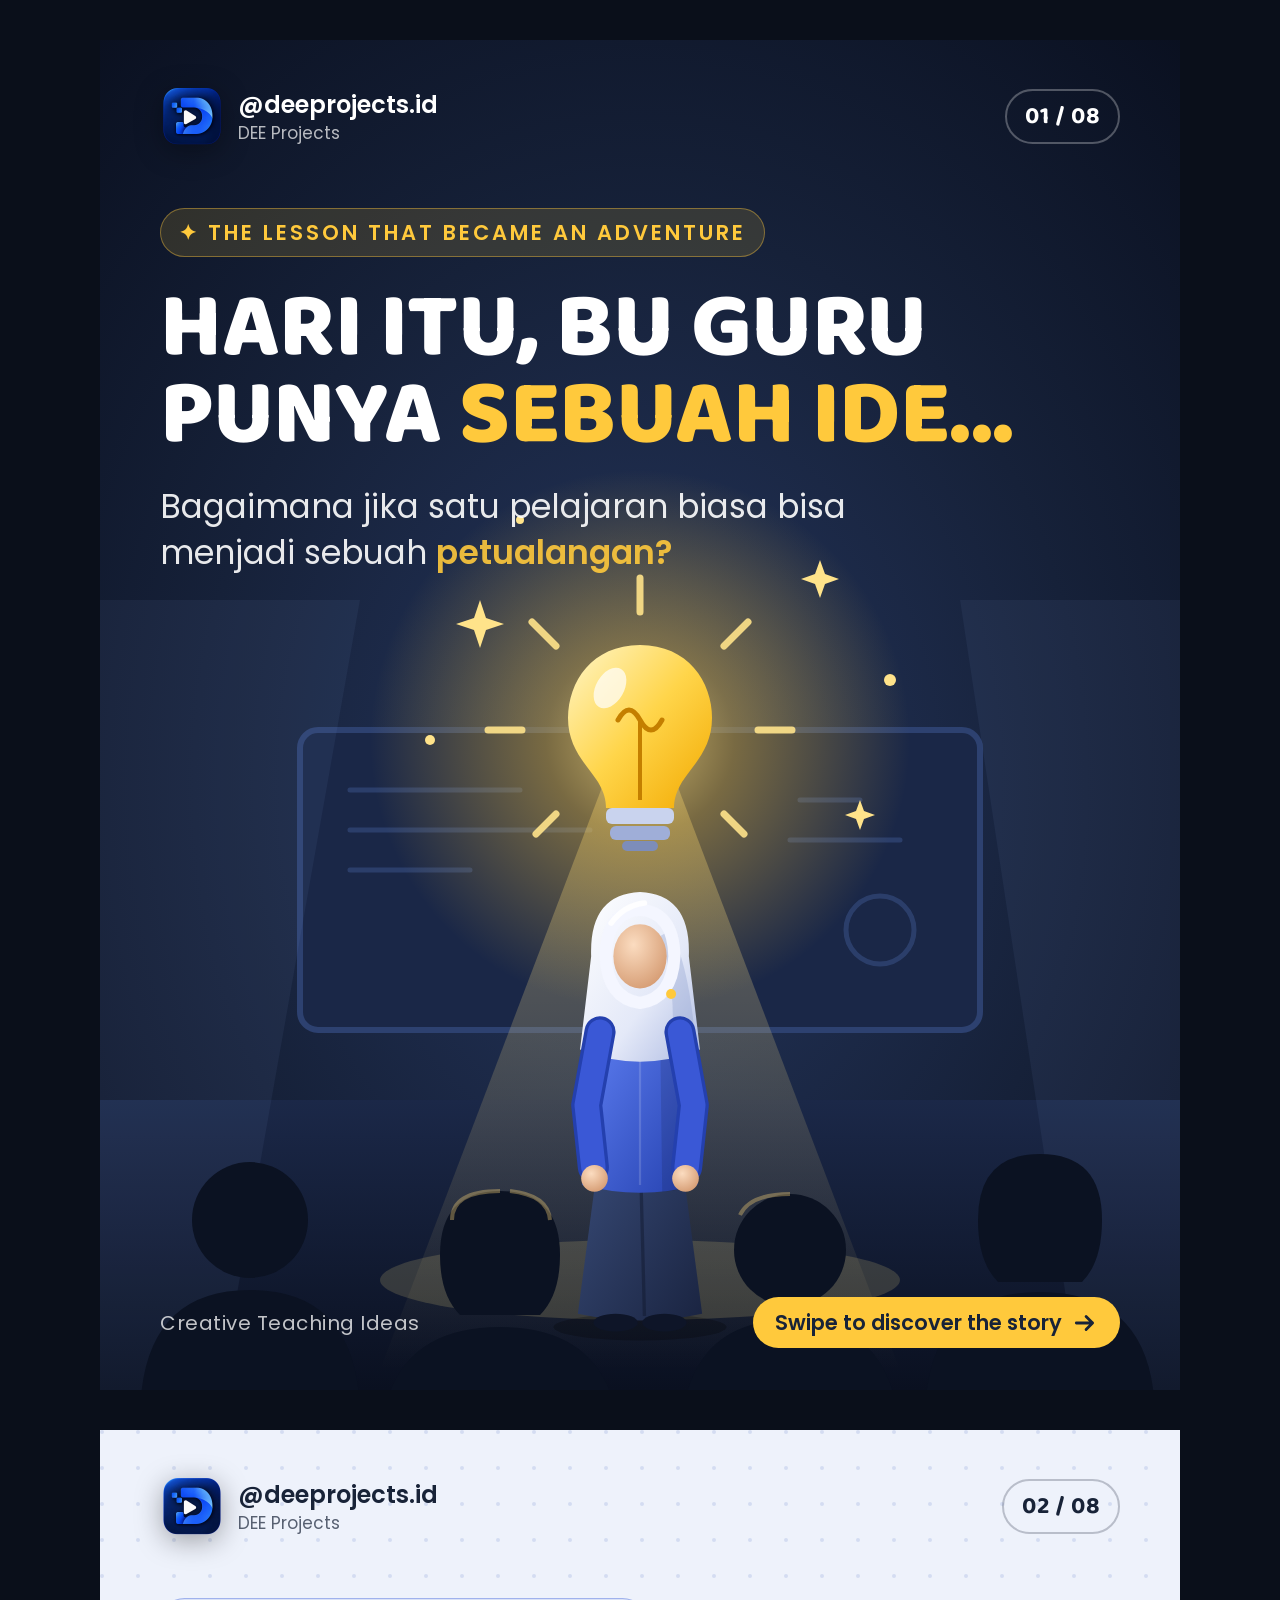
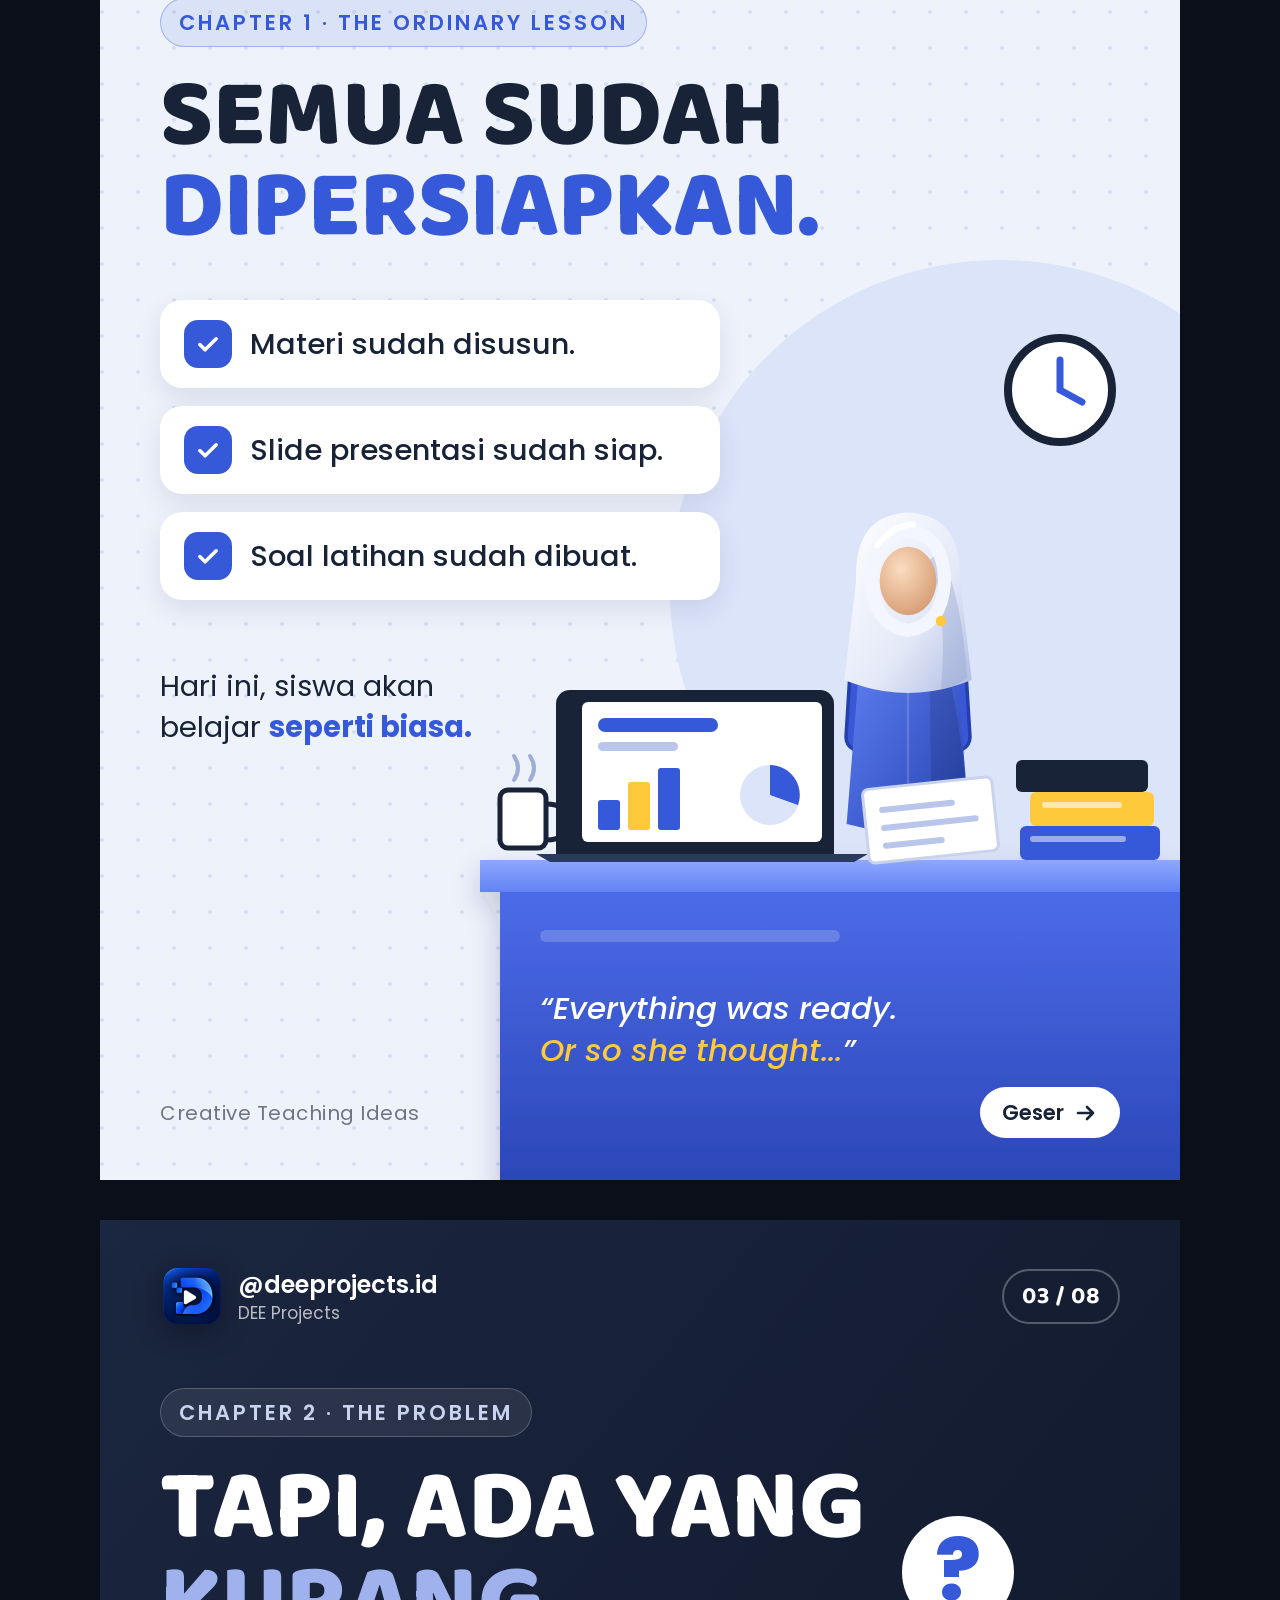
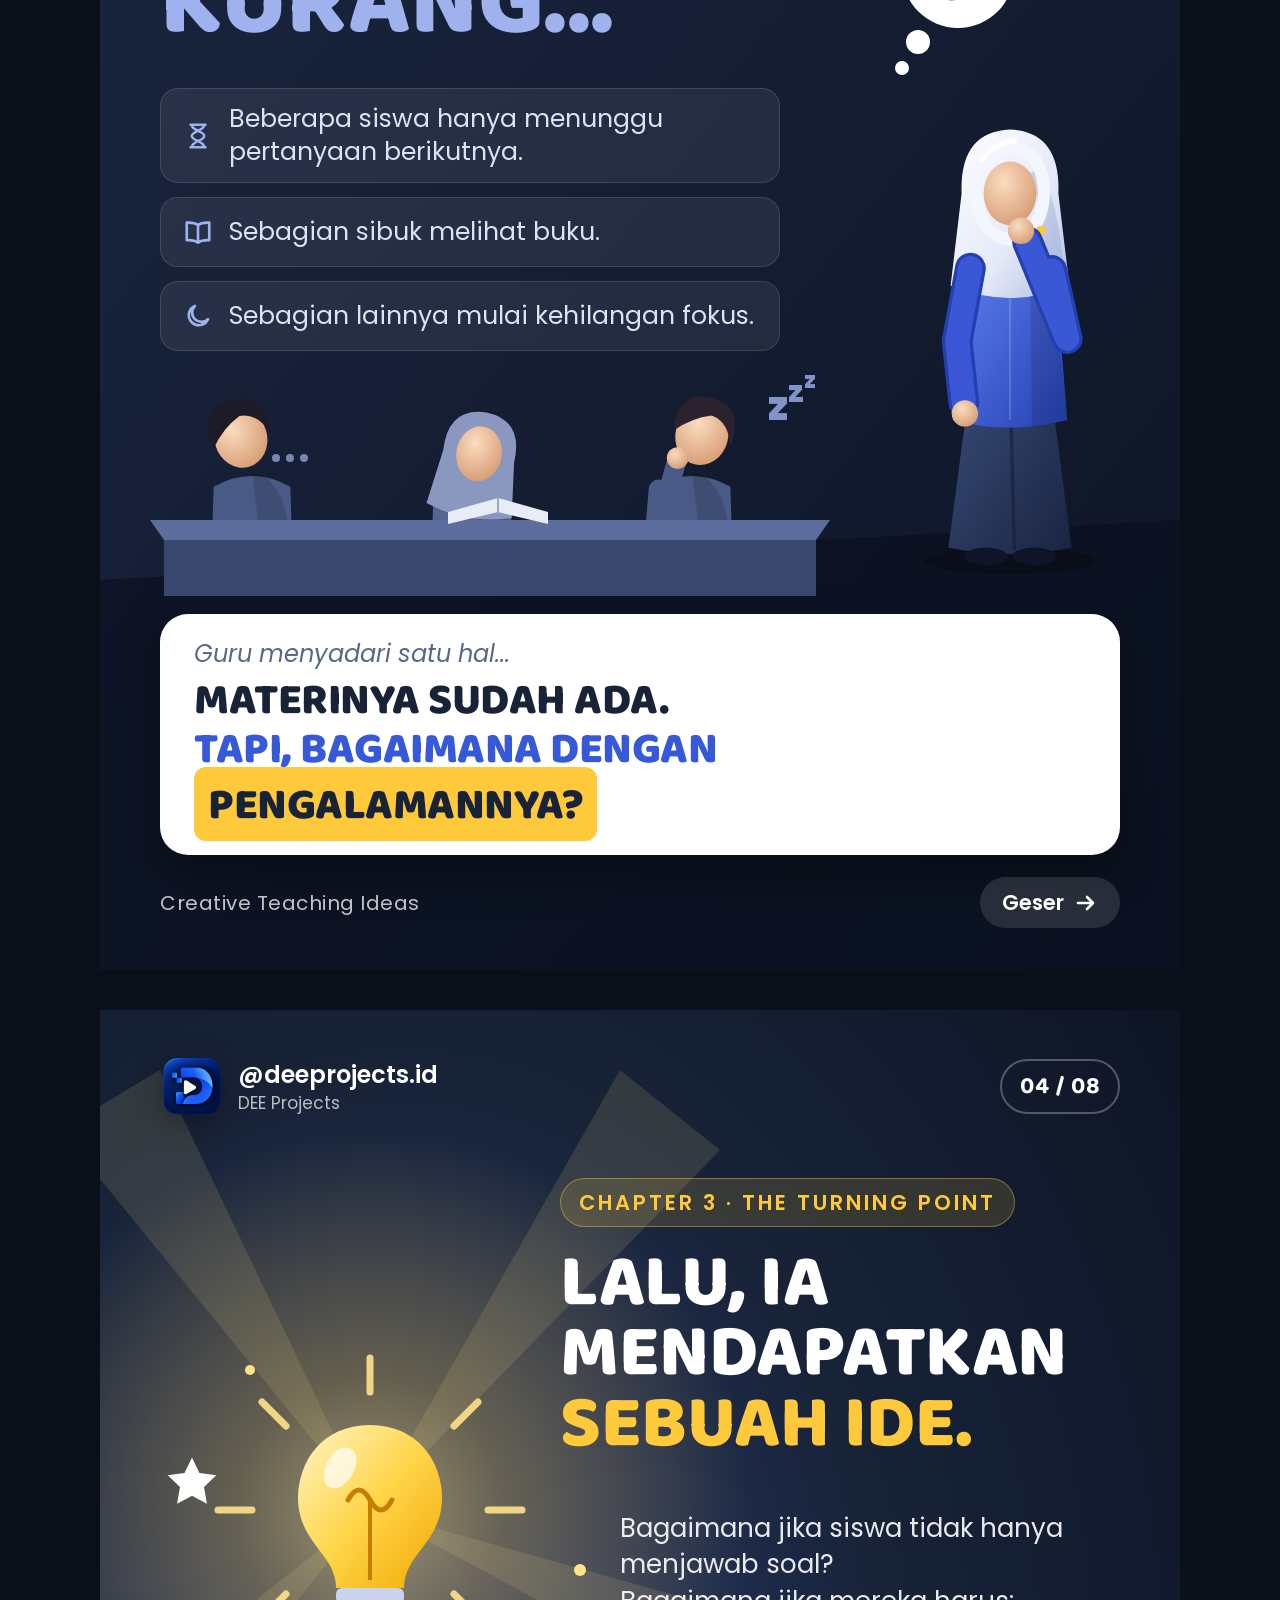
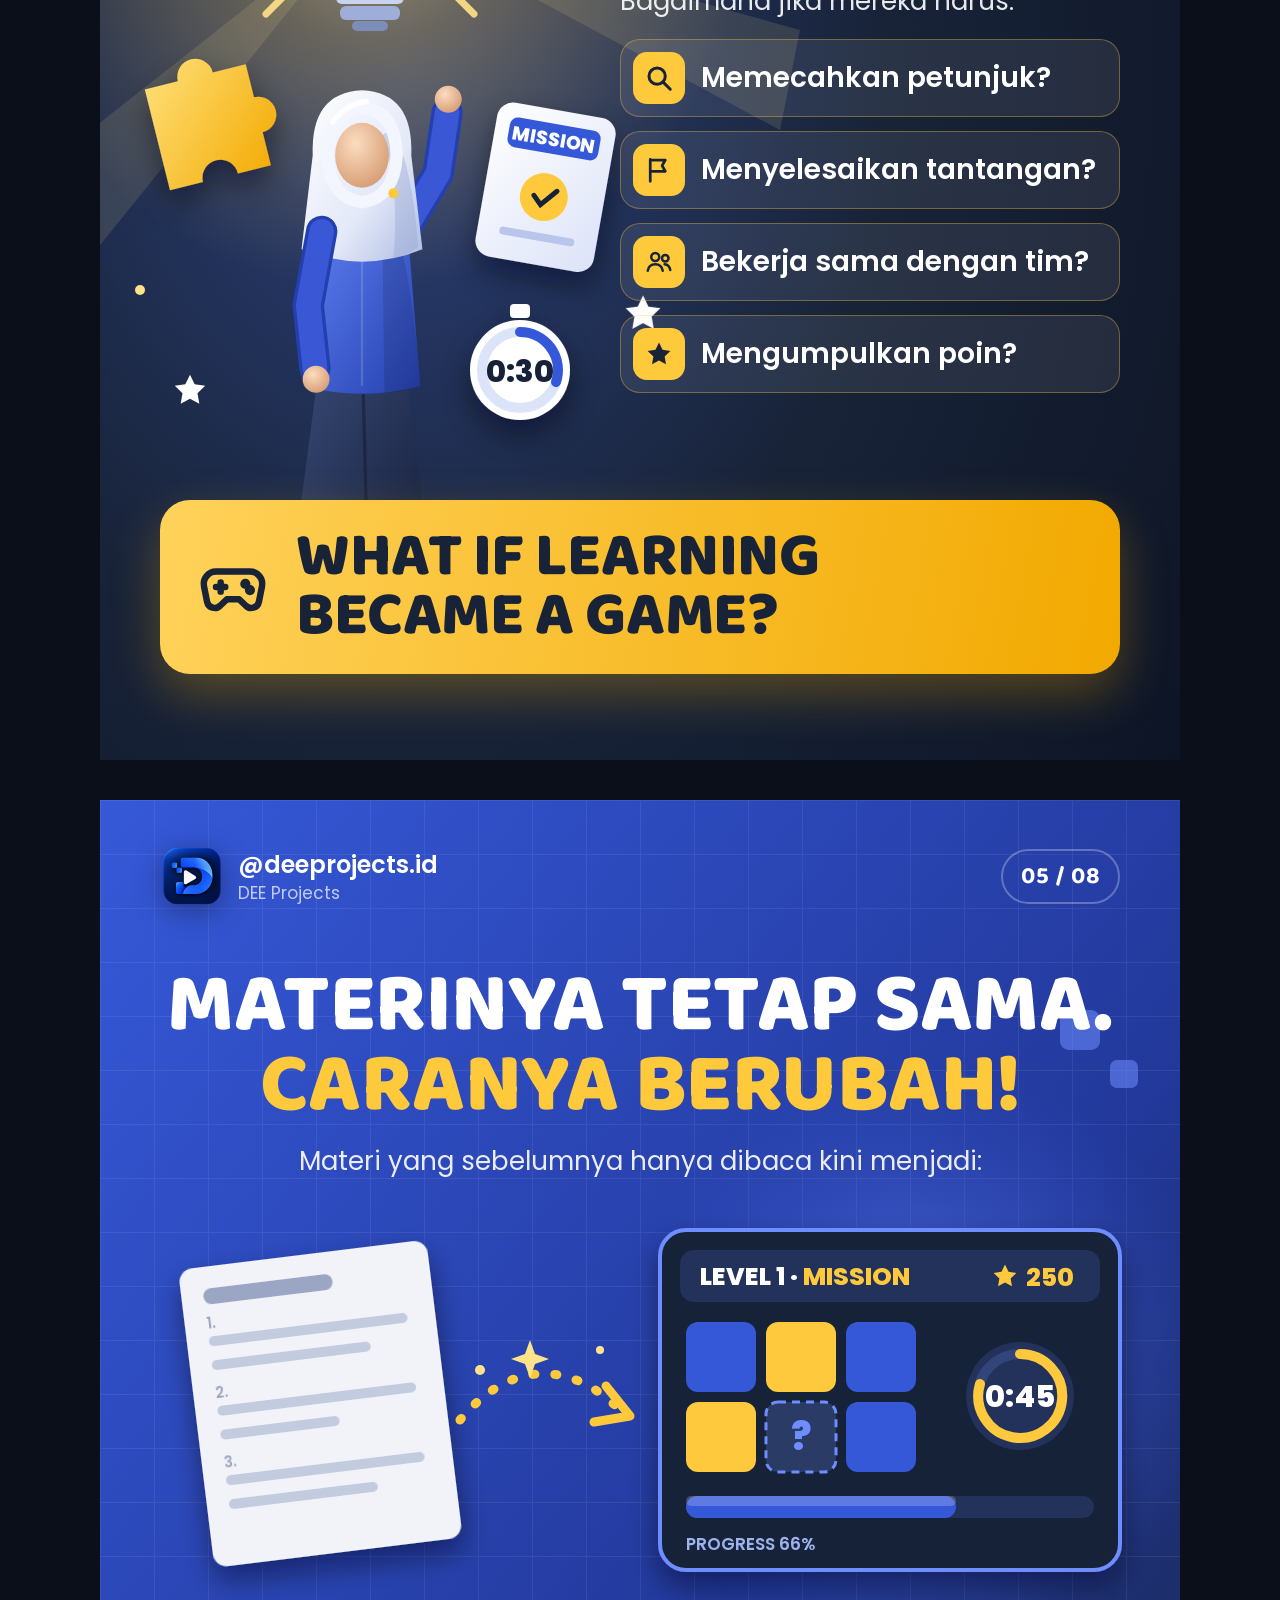
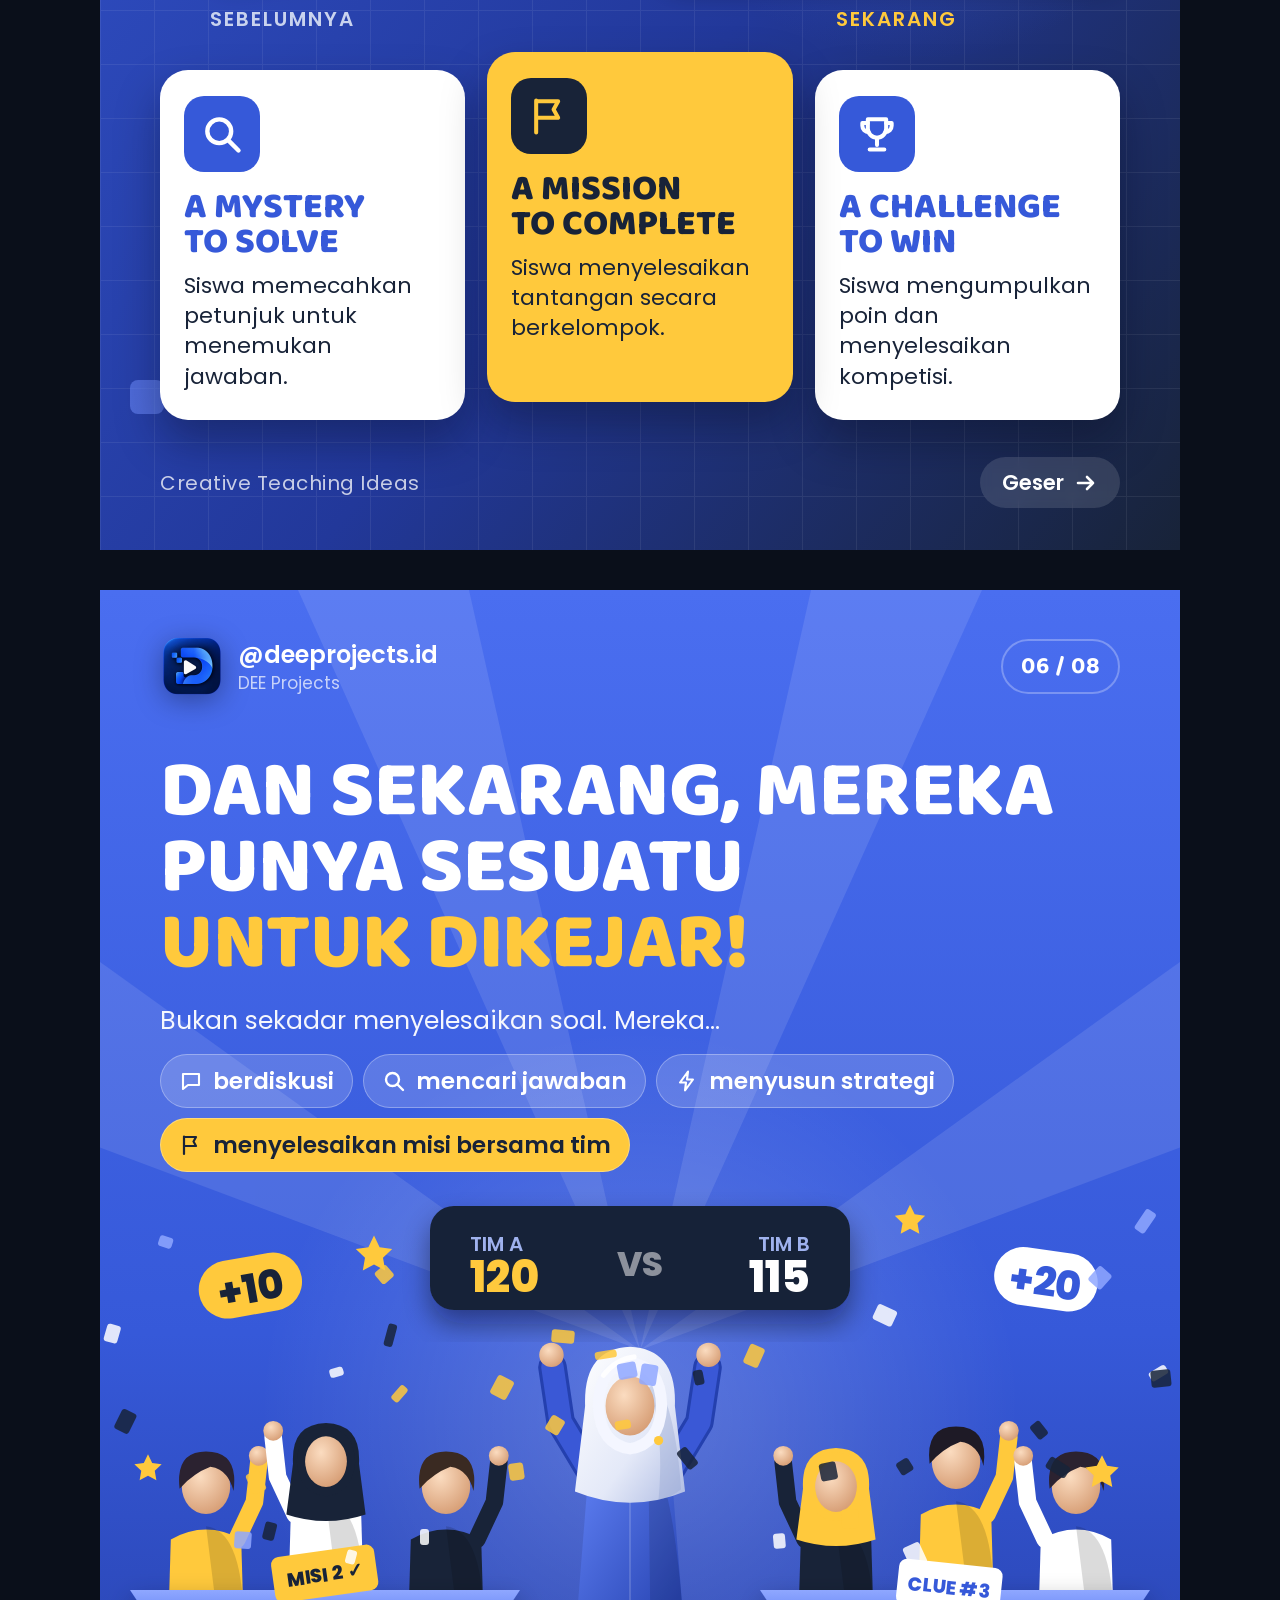
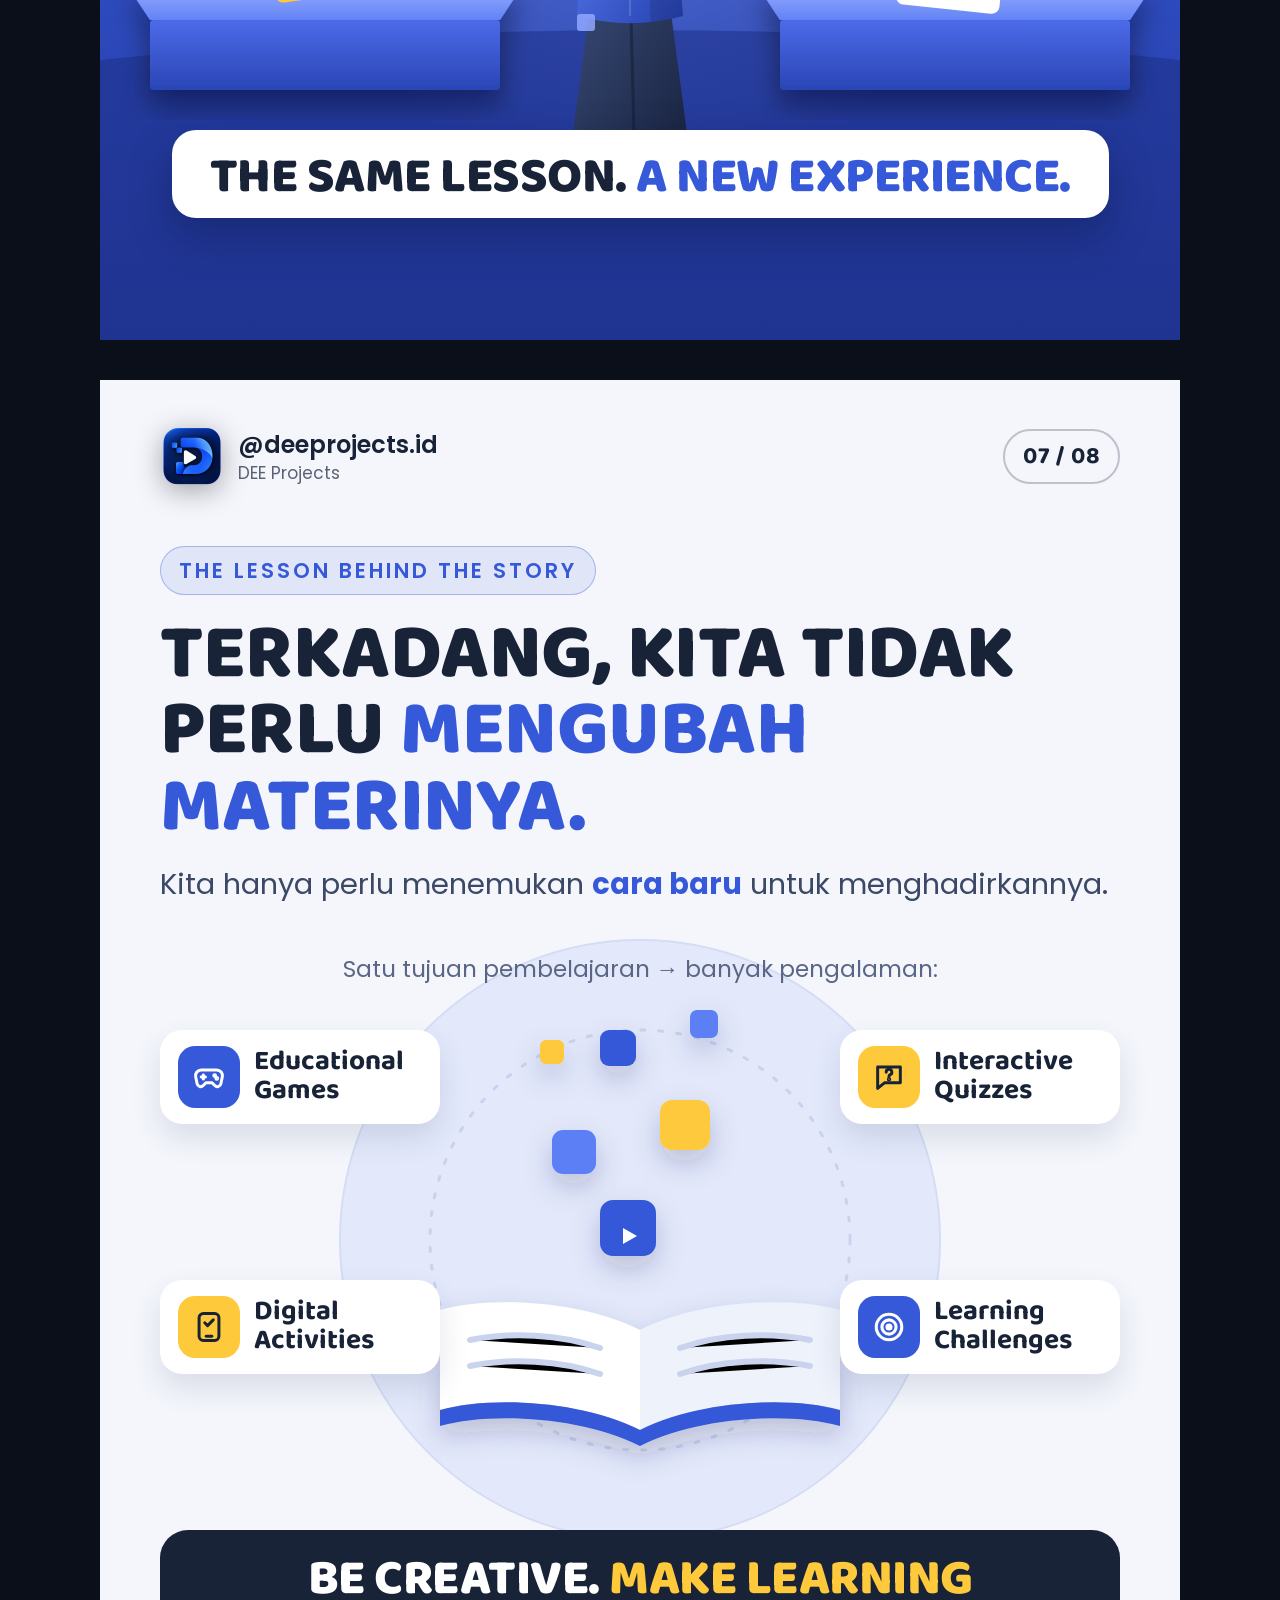
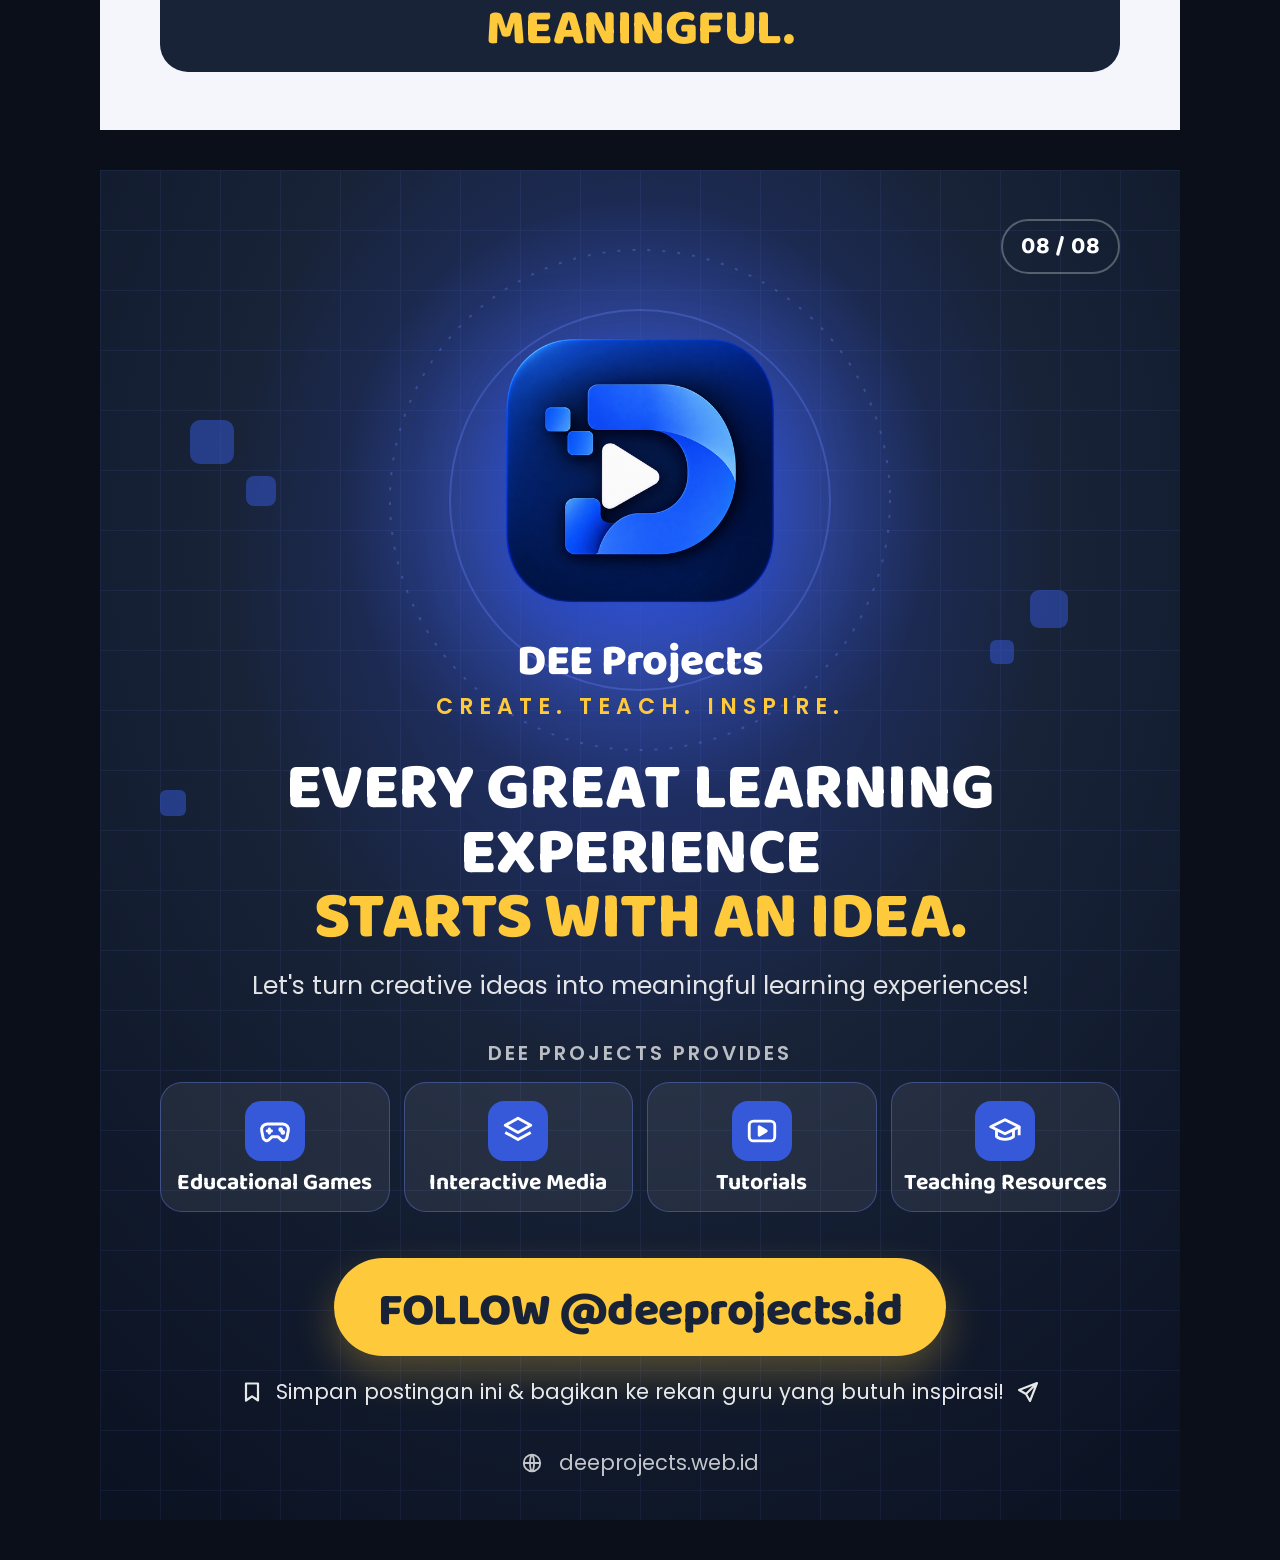
==== commit eb2fc977: "Tidy slide 3 layout: aligned notes, spacing, highlight box Co-Authored-By: Claude Opus 5.5 <noreply@" ====
--- a/content/post-03/carousel.html
+++ b/content/post-03/carousel.html
@@ -225,18 +225,13 @@
       <linearGradient id="bg3" x1="0" y1="0" x2="1" y2="1"><stop offset="0" stop-color="#1B2640"/><stop offset="1" stop-color="#0D1424"/></linearGradient>
     </defs>
     <rect width="1080" height="1350" fill="url(#bg3)"/>
-    <path d="M0 980 L1080 840 L1080 1350 L0 1350Z" fill="#0B111F" opacity=".7"/>
-    <!-- board behind, tilted -->
-    <g transform="rotate(-4 540 600)" opacity=".9">
-      <rect x="90" y="560" width="560" height="200" rx="14" fill="#1E2B4A" stroke="#2F4272" stroke-width="5"/>
-      <g stroke="#3D5490" stroke-width="5" stroke-linecap="round" opacity=".7"><path d="M130 610h200M130 650h300M130 690h150"/></g>
-    </g>
+    <path d="M0 960 L1080 900 L1080 1350 L0 1350Z" fill="#0B111F" opacity=".7"/>
     <!-- students row -->
-    <g id="studs3" transform="translate(0 26)"></g>
+    <g id="studs3" transform="translate(0 0)"></g>
     <!-- teacher -->
-    <g id="t3" transform="translate(780 520) scale(1.12)"></g>
+    <g id="t3" transform="translate(800 470) scale(1.1)"></g>
     <!-- thought bubble -->
-    <g transform="translate(760 420)">
+    <g transform="translate(800 352)">
       <circle cx="58" cy="0" r="56" fill="#fff"/>
       <circle cx="18" cy="70" r="12" fill="#fff"/><circle cx="2" cy="96" r="7" fill="#fff"/>
       <text x="58" y="28" text-anchor="middle" font-family="Baloo 2" font-weight="800" font-size="84" fill="#3659D9">?</text>
@@ -248,22 +243,21 @@
       <div class="kicker" style="background:rgba(255,255,255,.08);color:#C9D3EE;border-color:rgba(255,255,255,.2)">Chapter 2 · The Problem</div>
       <h1 style="font-size:100px;line-height:.95;margin-top:24px">TAPI, ADA YANG<br><span style="color:#9FB2EE">KURANG...</span></h1>
     </div>
-    <div style="position:absolute;top:478px;left:60px;width:600px;display:flex;flex-direction:column;gap:12px">
+    <div style="position:absolute;top:468px;left:60px;width:620px;display:flex;flex-direction:column;gap:14px">
       <div class="obs"><svg width="30" height="30"><use href="#i-hourglass"/></svg>Beberapa siswa hanya menunggu pertanyaan berikutnya.</div>
-      <div class="obs" style="margin-left:34px"><svg width="30" height="30"><use href="#i-book"/></svg>Sebagian sibuk melihat buku.</div>
-      <div class="obs" style="margin-left:68px"><svg width="30" height="30"><use href="#i-moon"/></svg>Sebagian lainnya mulai kehilangan fokus.</div>
-    </div>
-    <div style="position:absolute;top:1010px;left:60px;right:60px">
-      <p style="font-size:27px;font-style:italic;opacity:.8;margin-bottom:14px">Guru menyadari satu hal...</p>
-      <div style="background:#fff;color:var(--navy);border-radius:28px;padding:26px 34px;box-shadow:0 20px 40px rgba(0,0,0,.35);position:relative">
-        <div class="baloo" style="font-size:46px;line-height:1.05">MATERINYA SUDAH ADA.</div>
-        <div class="baloo" style="font-size:46px;line-height:1.05;color:var(--blue)">TAPI, BAGAIMANA DENGAN <span style="background:var(--yellow);color:var(--navy);padding:0 10px;border-radius:10px">PENGALAMANNYA?</span></div>
-      </div>
+      <div class="obs"><svg width="30" height="30"><use href="#i-book"/></svg>Sebagian sibuk melihat buku.</div>
+      <div class="obs"><svg width="30" height="30"><use href="#i-moon"/></svg>Sebagian lainnya mulai kehilangan fokus.</div>
+    </div>
+    <div style="position:absolute;top:994px;left:60px;right:60px;background:#fff;color:var(--navy);border-radius:28px;padding:22px 34px 24px;box-shadow:0 20px 40px rgba(0,0,0,.35)">
+      <p style="font-size:24px;font-style:italic;color:#5A6685;margin-bottom:6px">Guru menyadari satu hal...</p>
+      <div class="baloo" style="font-size:44px;line-height:1.12">MATERINYA SUDAH ADA.</div>
+      <div class="baloo" style="font-size:44px;line-height:1.12;color:var(--blue)">TAPI, BAGAIMANA DENGAN</div>
+      <div class="baloo" style="font-size:44px;line-height:1.12;margin-top:6px"><span style="background:var(--yellow);color:var(--navy);padding:4px 14px 0;border-radius:12px">PENGALAMANNYA?</span></div>
     </div>
     <div class="bottom"><div class="tag">Creative Teaching Ideas</div><div class="swipe">Geser <svg width="24" height="24"><use href="#i-arrow"/></svg></div></div>
   </div>
   <style>
-    .obs{display:flex;align-items:center;gap:16px;font-size:25px;line-height:1.3;padding:14px 20px;border-radius:18px;background:rgba(255,255,255,.07);border:1.5px solid rgba(255,255,255,.12);color:#DCE3F8;width:max-content;max-width:560px}
+    .obs{display:flex;align-items:center;gap:16px;font-size:25px;line-height:1.3;padding:14px 22px;border-radius:18px;background:rgba(255,255,255,.07);border:1.5px solid rgba(255,255,255,.12);color:#DCE3F8;width:100%;min-height:70px}
     .obs svg{flex:none;color:#9FB2EE}
   </style>
 </section>
@@ -620,15 +614,13 @@
 
 // slide 3 — disengaged class (muted palette)
 document.getElementById('studs3').innerHTML = `
-  <g opacity=".95">
-  ${student({x:70,y:700,s:1.2,shirt:'#4A5A86',hair:'#1E1A26',tilt:-16,drop:6})}
-  ${student({x:280,y:700,s:1.2,shirt:'#56658F',hijab:'#8A97BE',tilt:10,drop:20})}
-  ${student({x:490,y:700,s:1.2,shirt:'#4A5A86',hair:'#2B2230',chin:true,tilt:14,drop:4})}
-  ${desk(40,880,690).replace('url(#gDeskTop)','#5D6E9E').replace('url(#gDesk)','#3A4870')}
-  <g transform="translate(330 852)"><path d="M0 18 L50 4 L100 18 L100 30 L50 18 L0 30Z" fill="#E8ECF7"/><path d="M50 4 V18" stroke="#9AA6C4" stroke-width="2"/></g>
-  <text x="640" y="770" font-family="Baloo 2" font-weight="800" font-size="40" fill="#9FB2EE" opacity=".8">z<tspan font-size="30" dy="-18">z</tspan><tspan font-size="22" dy="-14">z</tspan></text>
-  <g transform="translate(160 800)" fill="#9FB2EE" opacity=".7"><circle cx="0" cy="0" r="4"/><circle cx="14" cy="0" r="4"/><circle cx="28" cy="0" r="4"/></g>
-  </g>`;
+  ${student({x:80,y:742,s:1.2,shirt:'#4A5A86',hair:'#1E1A26',tilt:-16,drop:6})}
+  ${student({x:300,y:742,s:1.2,shirt:'#56658F',hijab:'#8A97BE',tilt:10,drop:20})}
+  ${student({x:520,y:742,s:1.2,shirt:'#4A5A86',hair:'#2B2230',chin:true,tilt:14,drop:4})}
+  <g><path d="M50 900 h680 l-14 20 h-652z" fill="#5D6E9E"/><rect x="64" y="920" width="652" height="56" fill="#3A4870"/></g>
+  <g transform="translate(348 874)"><path d="M0 18 L50 4 L100 18 L100 30 L50 18 L0 30Z" fill="#E8ECF7"/><path d="M50 4 V18" stroke="#9AA6C4" stroke-width="2"/></g>
+  <text x="668" y="800" font-family="Baloo 2" font-weight="800" font-size="40" fill="#9FB2EE" opacity=".8">z<tspan font-size="30" dy="-18">z</tspan><tspan font-size="22" dy="-14">z</tspan></text>
+  <g transform="translate(176 838)" fill="#9FB2EE" opacity=".7"><circle cx="0" cy="0" r="4"/><circle cx="14" cy="0" r="4"/><circle cx="28" cy="0" r="4"/></g>`;
 
 // slide 6 — two active teams
 document.getElementById('studs6').innerHTML = `
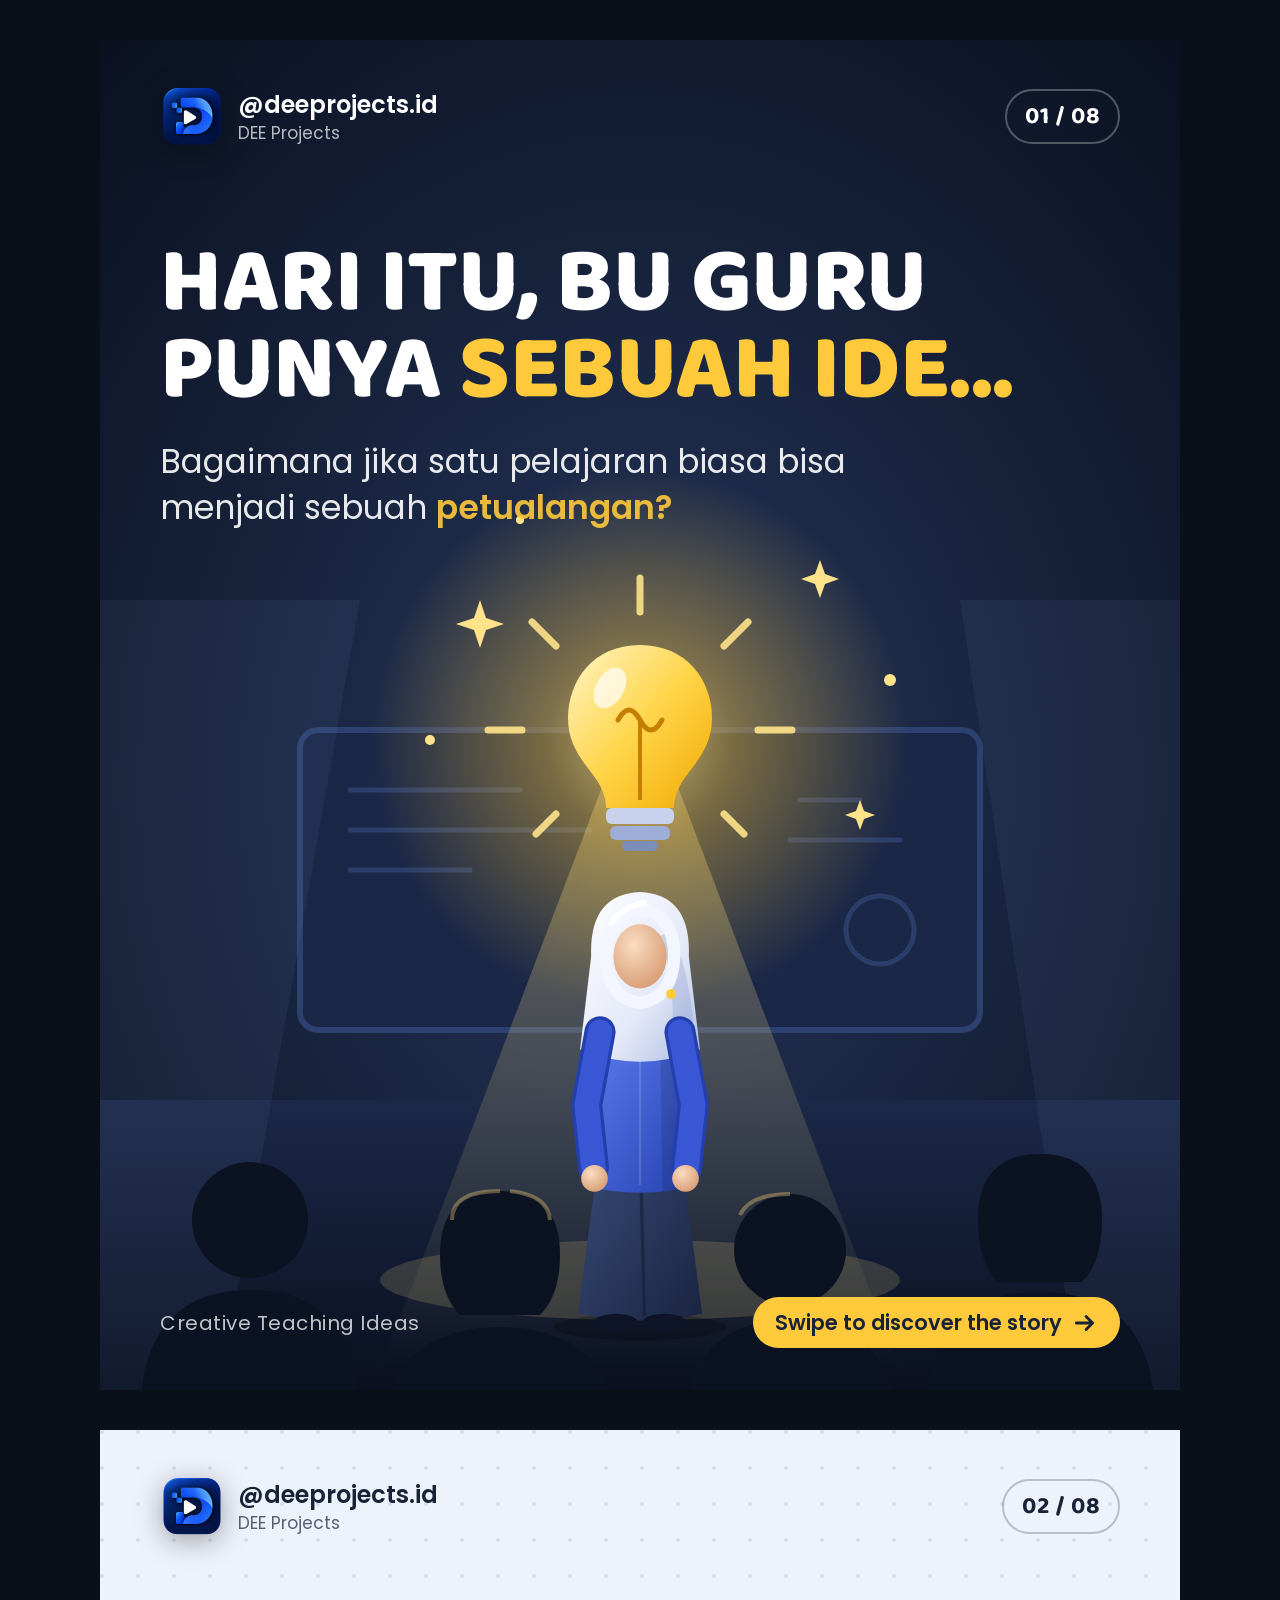
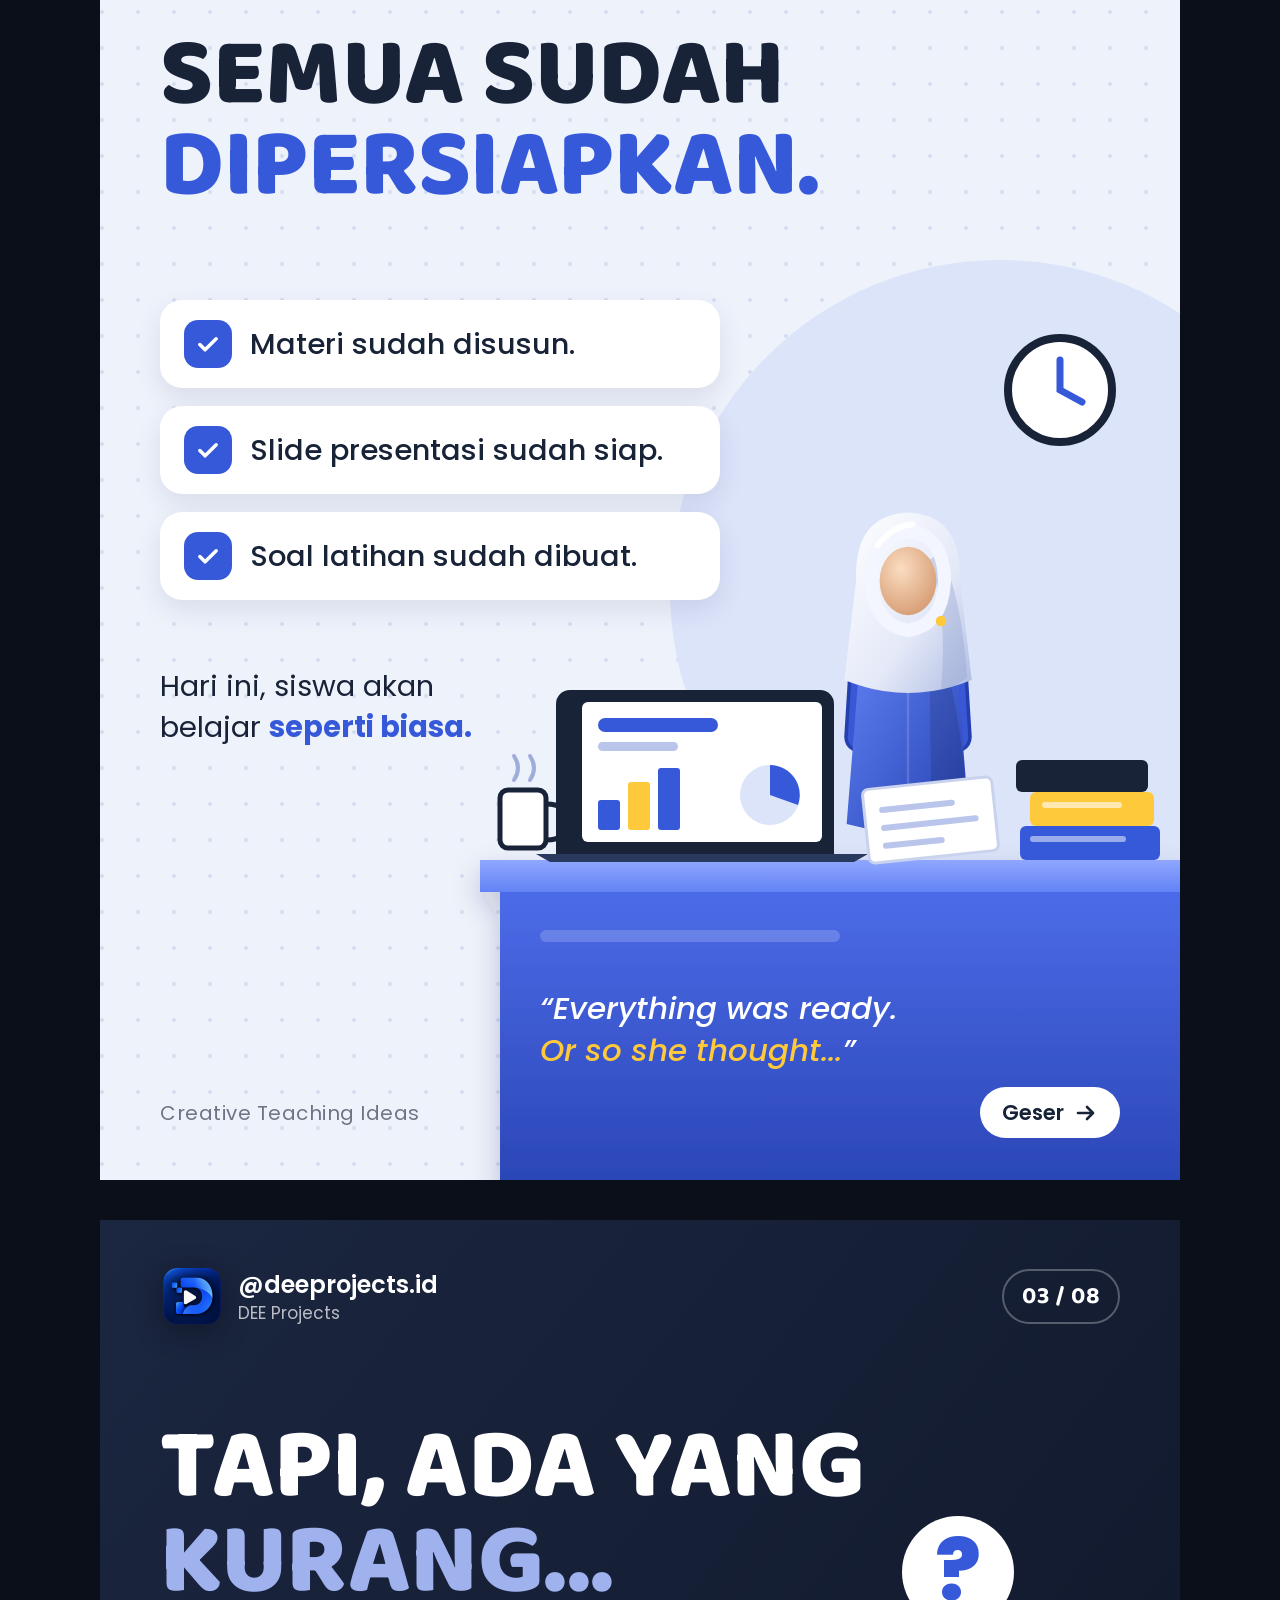
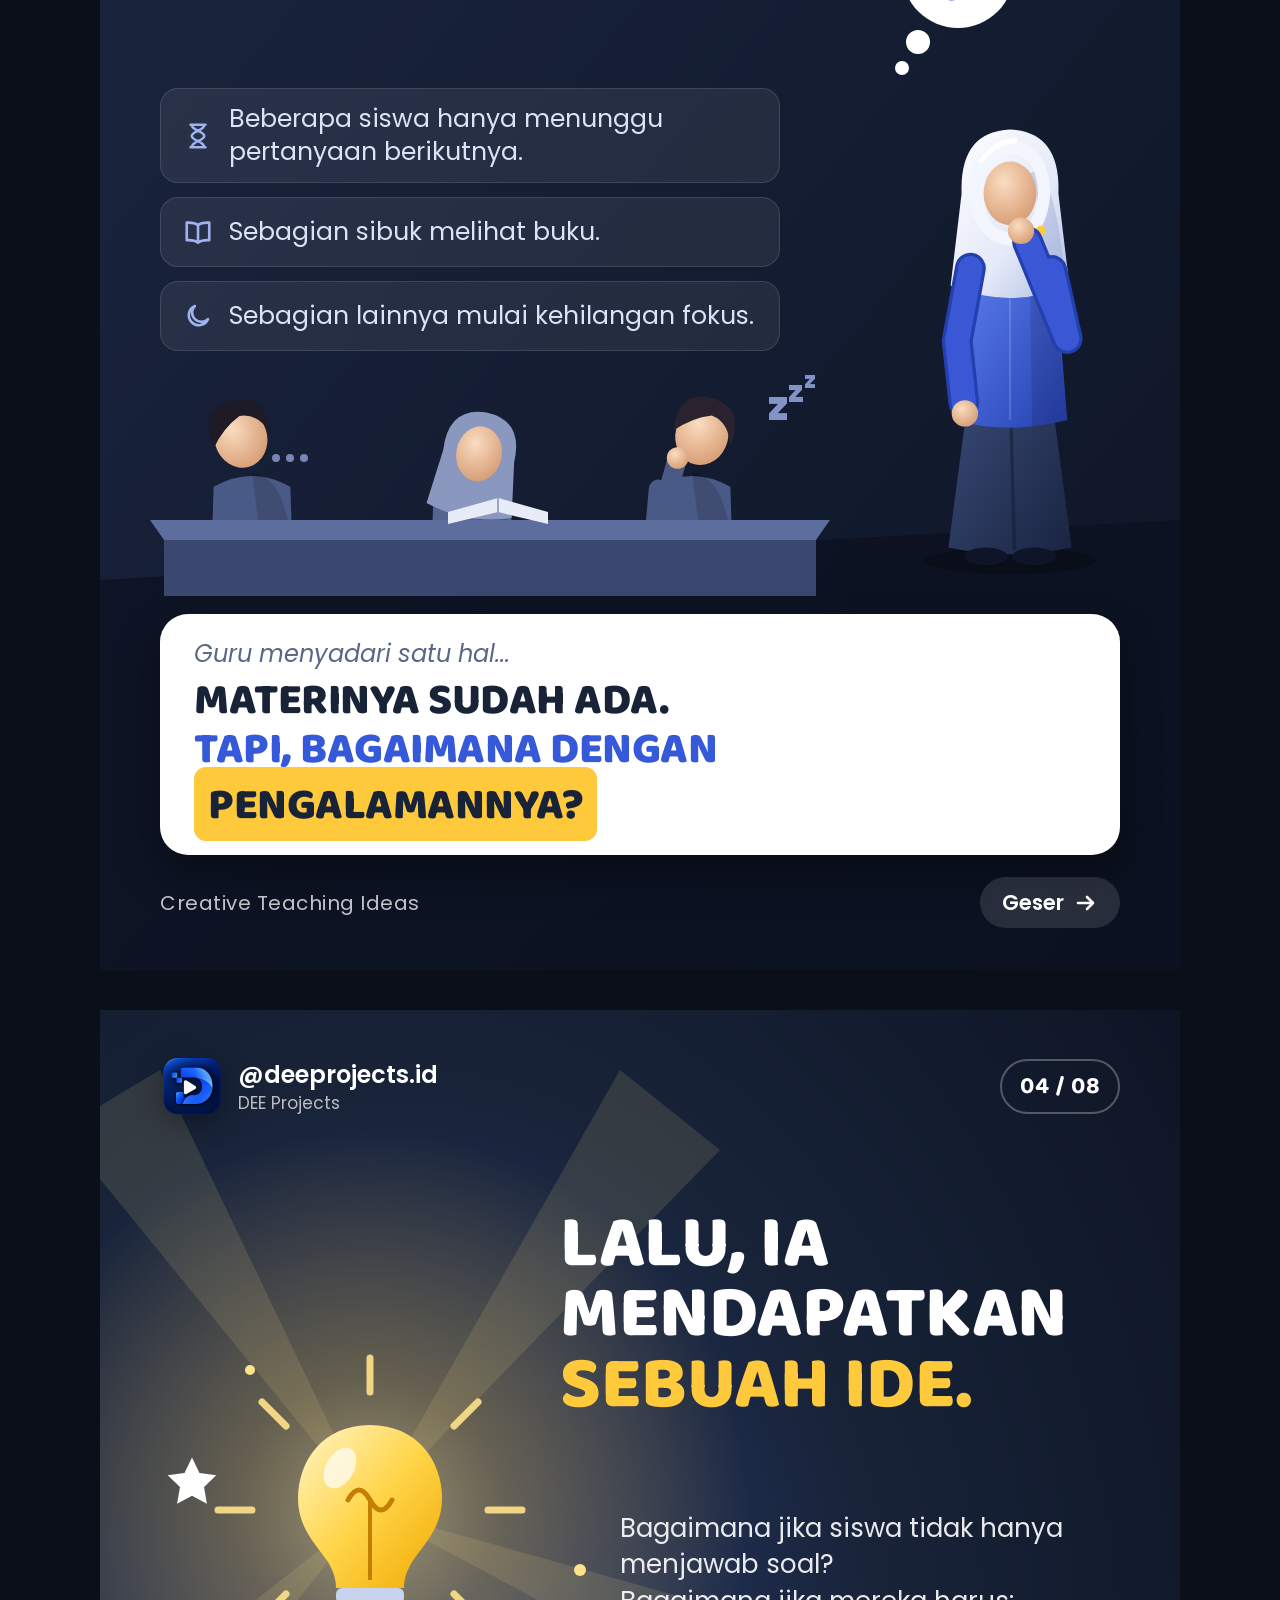
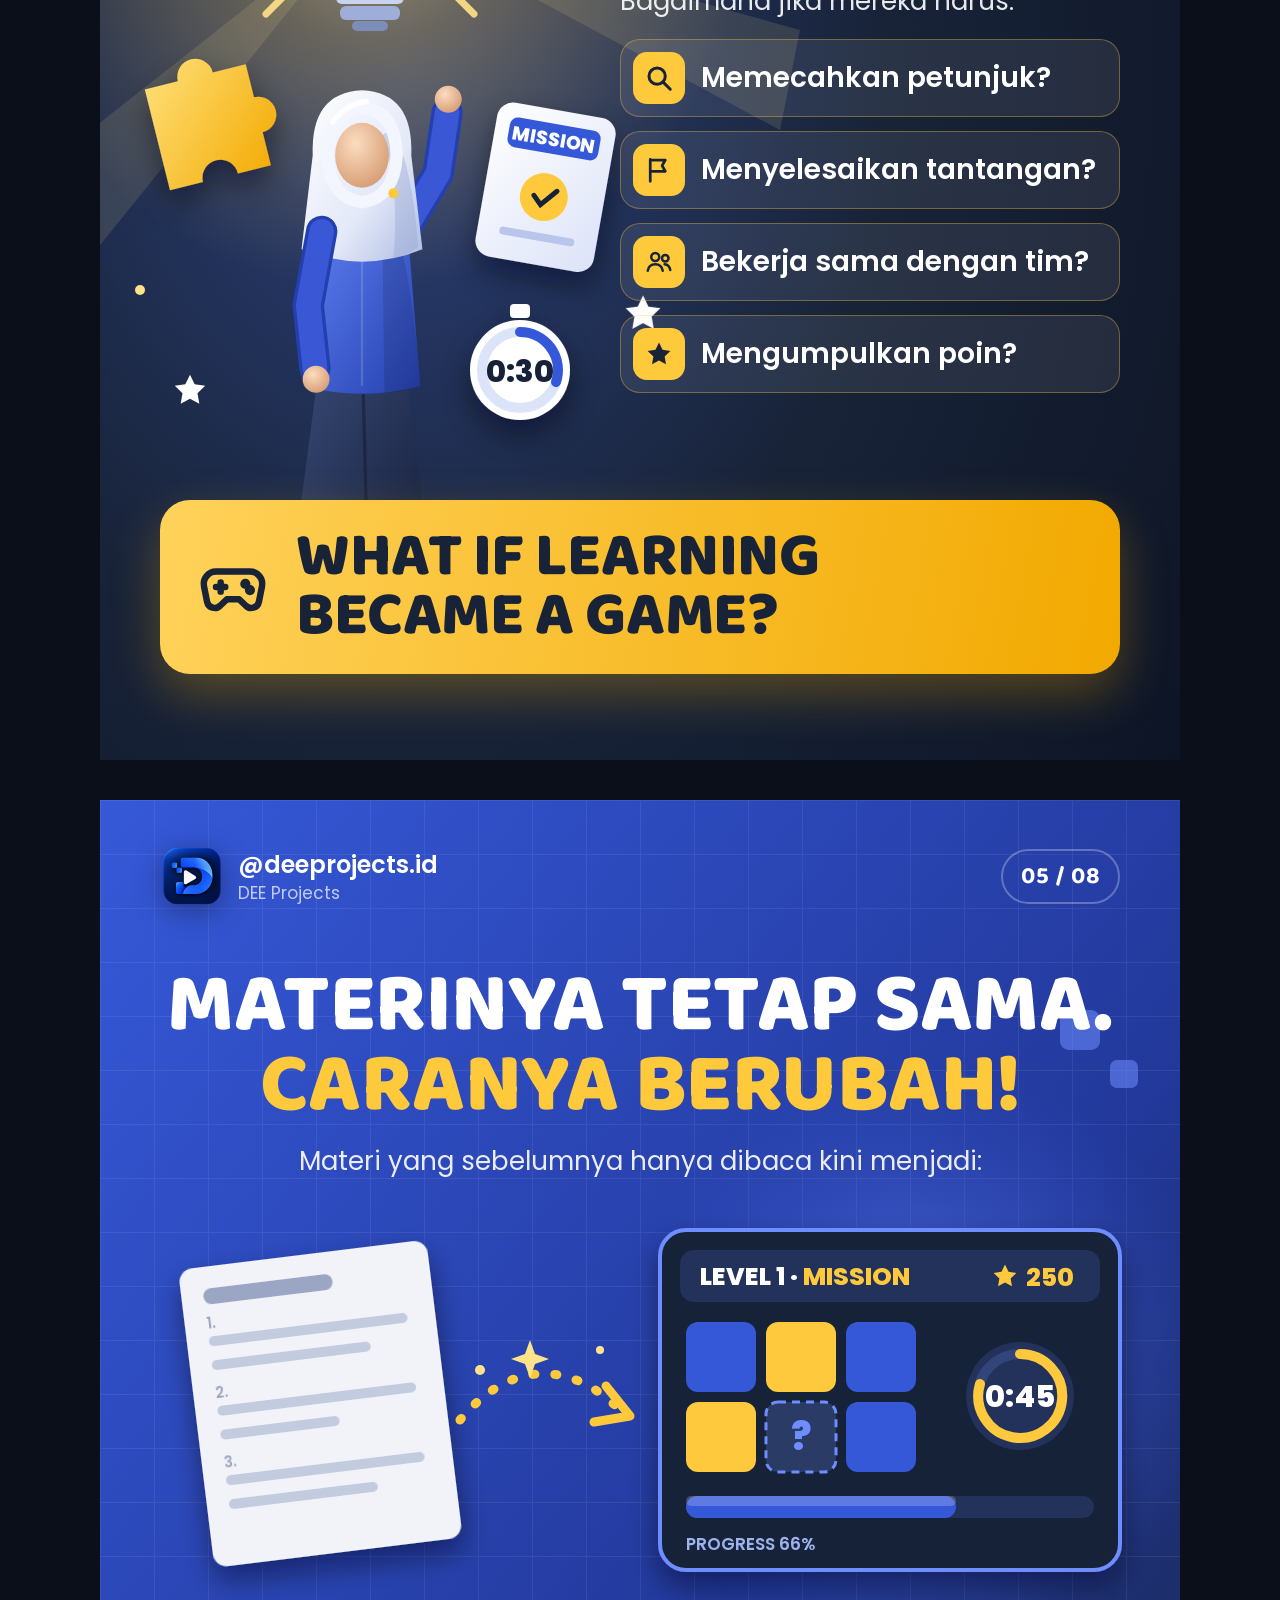
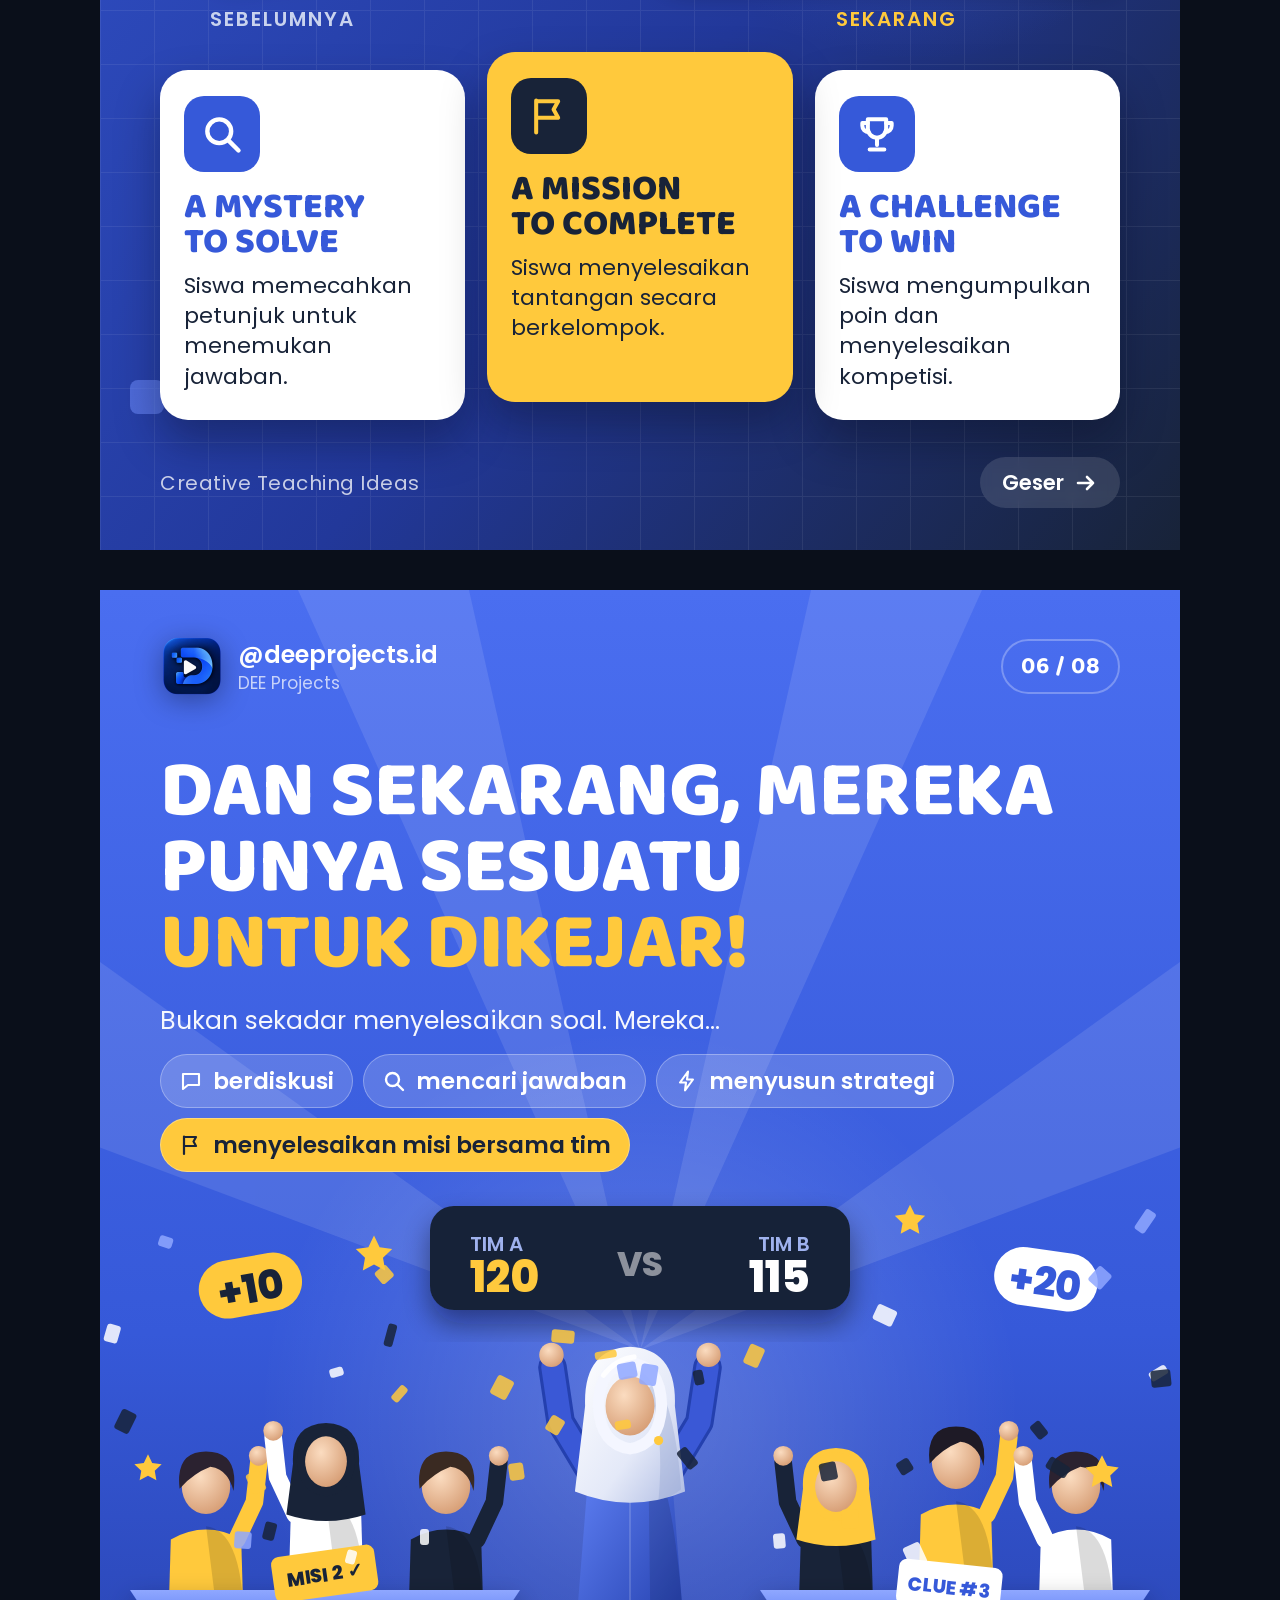
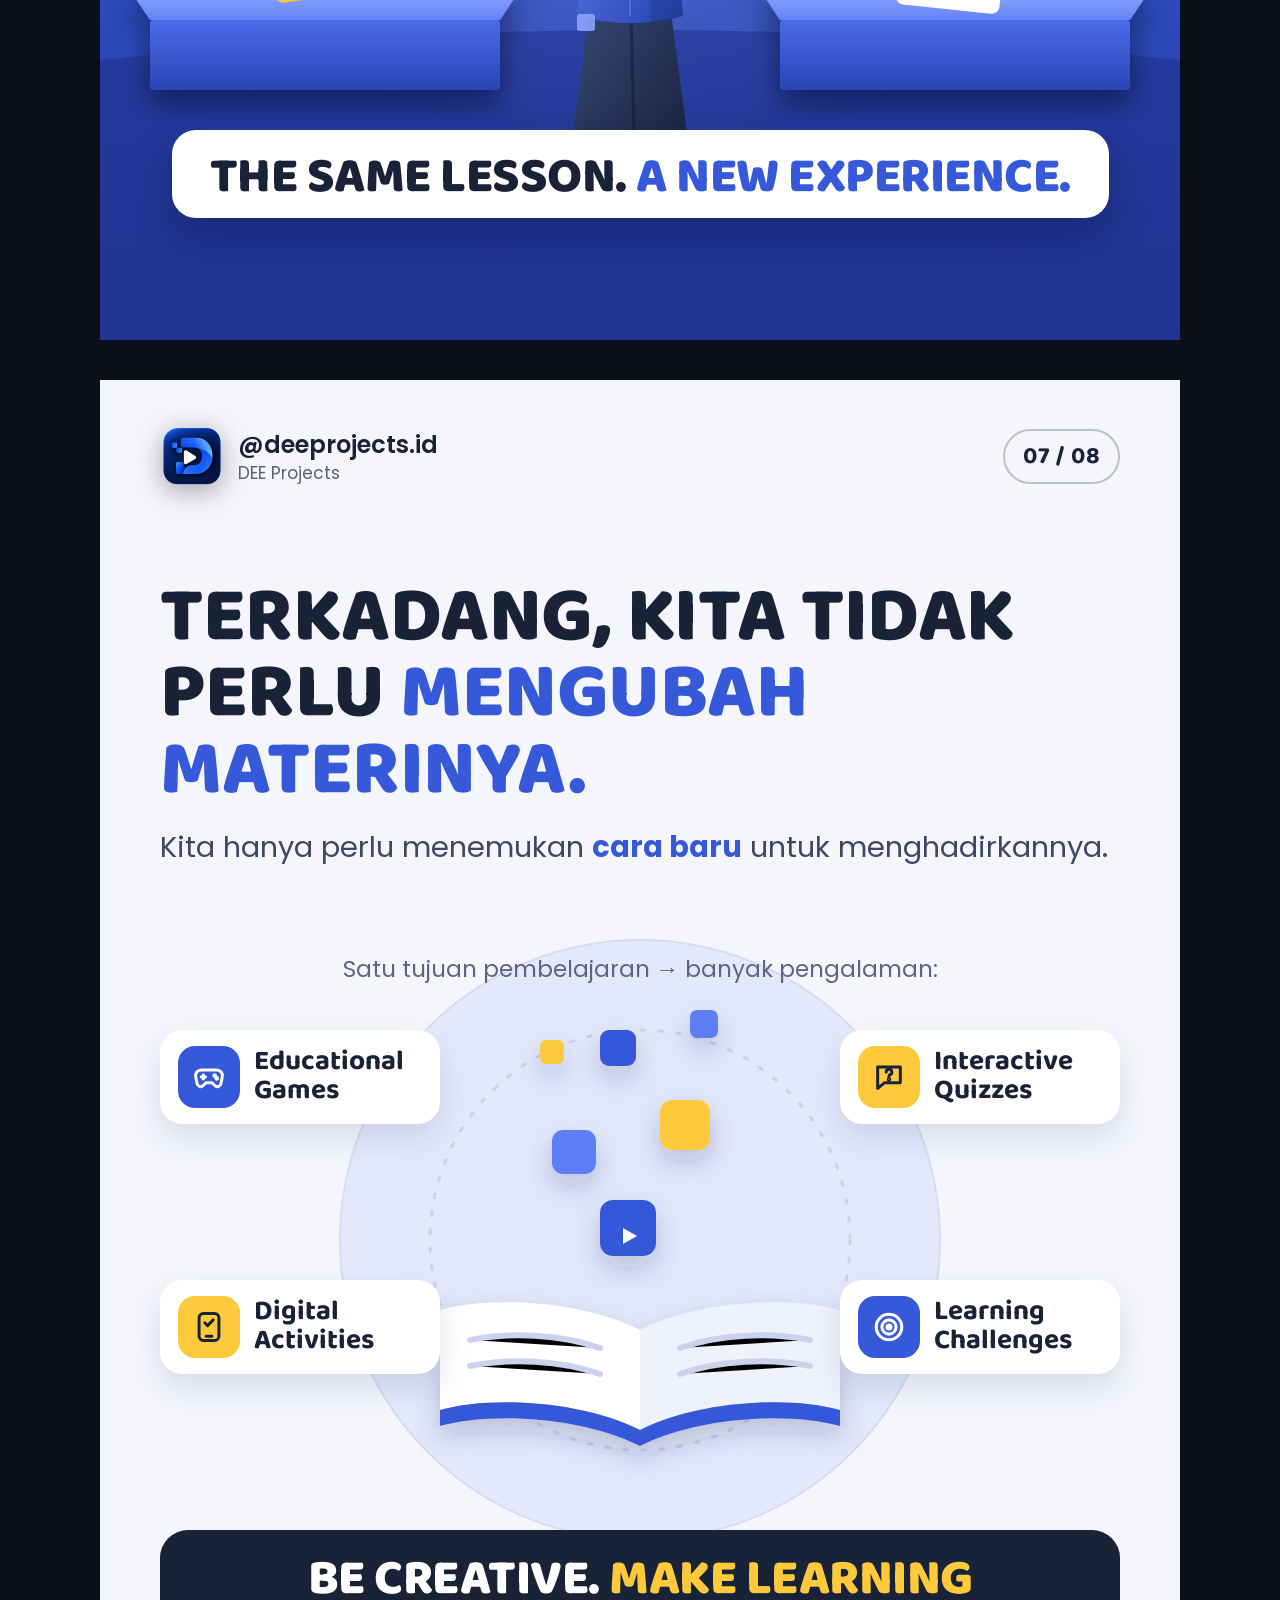
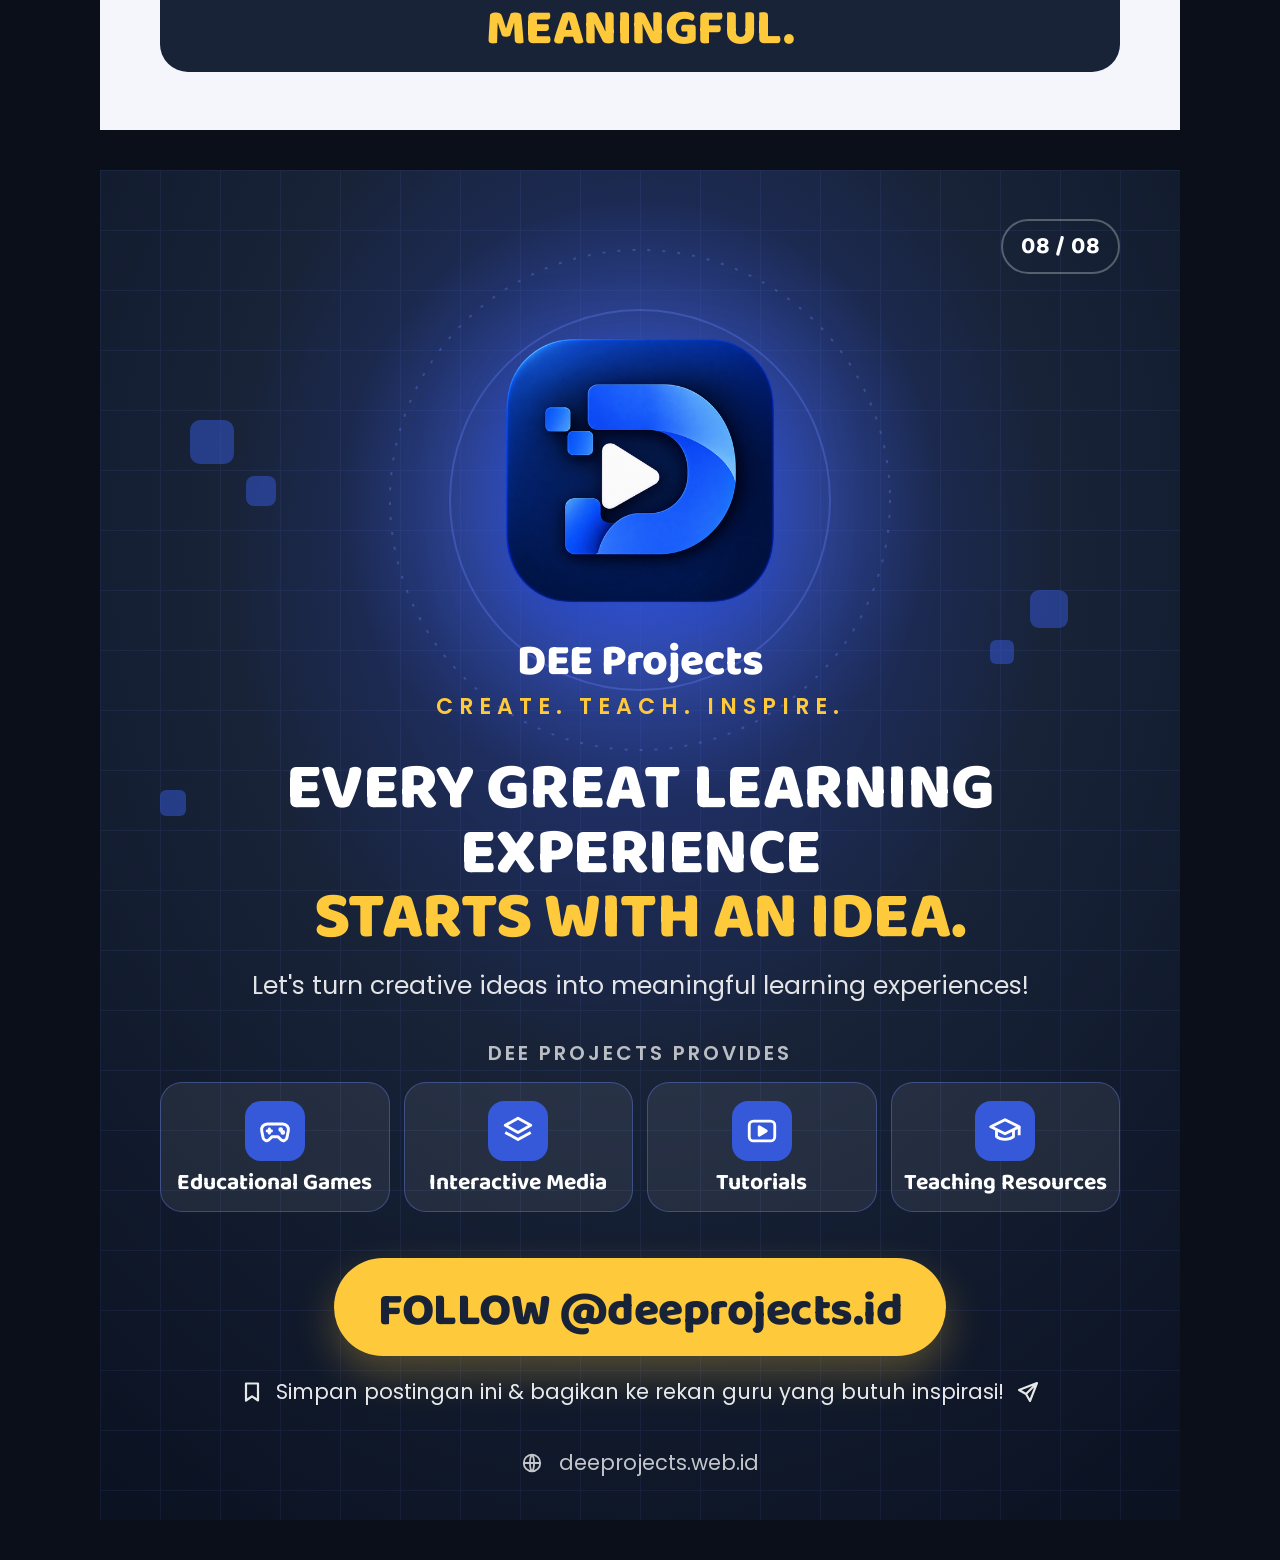
==== commit cef92c3c: "Remove chapter/kicker labels above slide headlines Co-Authored-By: Claude Opus 5.5 <noreply@anthropi" ====
--- a/content/post-03/carousel.html
+++ b/content/post-03/carousel.html
@@ -146,9 +146,8 @@
   </svg>
   <div class="layer">
     <div class="top"><div class="brand"><img src="logo.png"><div>@deeprojects.id<small>DEE Projects</small></div></div><div class="count">01 / 08</div></div>
-    <div style="position:absolute;top:168px;left:60px;right:60px">
-      <div class="kicker">✦ The Lesson That Became an Adventure</div>
-      <h1 style="font-size:92px;line-height:.95;margin-top:28px">HARI ITU, BU GURU<br>PUNYA <span class="y">SEBUAH IDE...</span></h1>
+    <div style="position:absolute;top:200px;left:60px;right:60px">
+      <h1 style="font-size:92px;line-height:.95;margin-top:0">HARI ITU, BU GURU<br>PUNYA <span class="y">SEBUAH IDE...</span></h1>
       <p style="font-size:33px;line-height:1.4;margin-top:24px;max-width:820px;opacity:.9">Bagaimana jika satu pelajaran biasa bisa menjadi sebuah <b class="y" style="font-weight:600">petualangan?</b></p>
     </div>
     <div class="bottom"><div class="tag">Creative Teaching Ideas</div><div class="swipe" style="background:var(--yellow);color:var(--navy)">Swipe to discover the story <svg width="26" height="26"><use href="#i-arrow"/></svg></div></div>
@@ -199,9 +198,8 @@
   </svg>
   <div class="layer">
     <div class="top"><div class="brand"><img src="logo.png"><div>@deeprojects.id<small>DEE Projects</small></div></div><div class="count">02 / 08</div></div>
-    <div style="position:absolute;top:168px;left:60px;width:700px">
-      <div class="kicker">Chapter 1 · The Ordinary Lesson</div>
-      <h1 style="font-size:96px;line-height:.95;margin-top:24px;color:var(--navy)">SEMUA SUDAH<br><span class="b">DIPERSIAPKAN.</span></h1>
+    <div style="position:absolute;top:200px;left:60px;width:700px">
+      <h1 style="font-size:96px;line-height:.95;margin-top:0;color:var(--navy)">SEMUA SUDAH<br><span class="b">DIPERSIAPKAN.</span></h1>
     </div>
     <div style="position:absolute;top:470px;left:60px;width:560px;display:flex;flex-direction:column;gap:18px">
       <div class="chk"><span><svg width="28" height="28"><use href="#i-check"/></svg></span>Materi sudah disusun.</div>
@@ -239,9 +237,8 @@
   </svg>
   <div class="layer">
     <div class="top"><div class="brand"><img src="logo.png"><div>@deeprojects.id<small>DEE Projects</small></div></div><div class="count">03 / 08</div></div>
-    <div style="position:absolute;top:168px;left:60px;right:60px">
-      <div class="kicker" style="background:rgba(255,255,255,.08);color:#C9D3EE;border-color:rgba(255,255,255,.2)">Chapter 2 · The Problem</div>
-      <h1 style="font-size:100px;line-height:.95;margin-top:24px">TAPI, ADA YANG<br><span style="color:#9FB2EE">KURANG...</span></h1>
+    <div style="position:absolute;top:200px;left:60px;right:60px">
+      <h1 style="font-size:100px;line-height:.95;margin-top:0">TAPI, ADA YANG<br><span style="color:#9FB2EE">KURANG...</span></h1>
     </div>
     <div style="position:absolute;top:468px;left:60px;width:620px;display:flex;flex-direction:column;gap:14px">
       <div class="obs"><svg width="30" height="30"><use href="#i-hourglass"/></svg>Beberapa siswa hanya menunggu pertanyaan berikutnya.</div>
@@ -295,9 +292,8 @@
   </svg>
   <div class="layer">
     <div class="top"><div class="brand"><img src="logo.png"><div>@deeprojects.id<small>DEE Projects</small></div></div><div class="count">04 / 08</div></div>
-    <div style="position:absolute;top:168px;right:60px;width:560px;text-align:left">
-      <div class="kicker">Chapter 3 · The Turning Point</div>
-      <h1 style="font-size:74px;line-height:.95;margin-top:22px">LALU, IA<br>MENDAPATKAN<br><span class="y">SEBUAH IDE.</span></h1>
+    <div style="position:absolute;top:200px;right:60px;width:560px;text-align:left">
+      <h1 style="font-size:74px;line-height:.95;margin-top:0">LALU, IA<br>MENDAPATKAN<br><span class="y">SEBUAH IDE.</span></h1>
     </div>
     <div style="position:absolute;top:500px;right:60px;width:500px">
       <p style="font-size:26px;line-height:1.4;opacity:.9">Bagaimana jika siswa tidak hanya menjawab soal?<br>Bagaimana jika mereka harus:</p>
@@ -477,9 +473,8 @@
   </svg>
   <div class="layer">
     <div class="top"><div class="brand"><img src="logo.png"><div>@deeprojects.id<small>DEE Projects</small></div></div><div class="count">07 / 08</div></div>
-    <div style="position:absolute;top:166px;left:60px;right:60px">
-      <div class="kicker">The Lesson Behind the Story</div>
-      <h1 style="font-size:78px;line-height:.98;margin-top:22px;color:var(--navy)">TERKADANG, KITA TIDAK PERLU <span class="b">MENGUBAH MATERINYA.</span></h1>
+    <div style="position:absolute;top:200px;left:60px;right:60px">
+      <h1 style="font-size:78px;line-height:.98;margin-top:0;color:var(--navy)">TERKADANG, KITA TIDAK PERLU <span class="b">MENGUBAH MATERINYA.</span></h1>
       <p style="font-size:29px;margin-top:18px;line-height:1.4;color:#3B4866">Kita hanya perlu menemukan <b style="color:var(--blue)">cara baru</b> untuk menghadirkannya.</p>
     </div>
     <p style="position:absolute;top:572px;left:0;right:0;text-align:center;font-size:23px;color:#5A6685">Satu tujuan pembelajaran → banyak pengalaman:</p>
